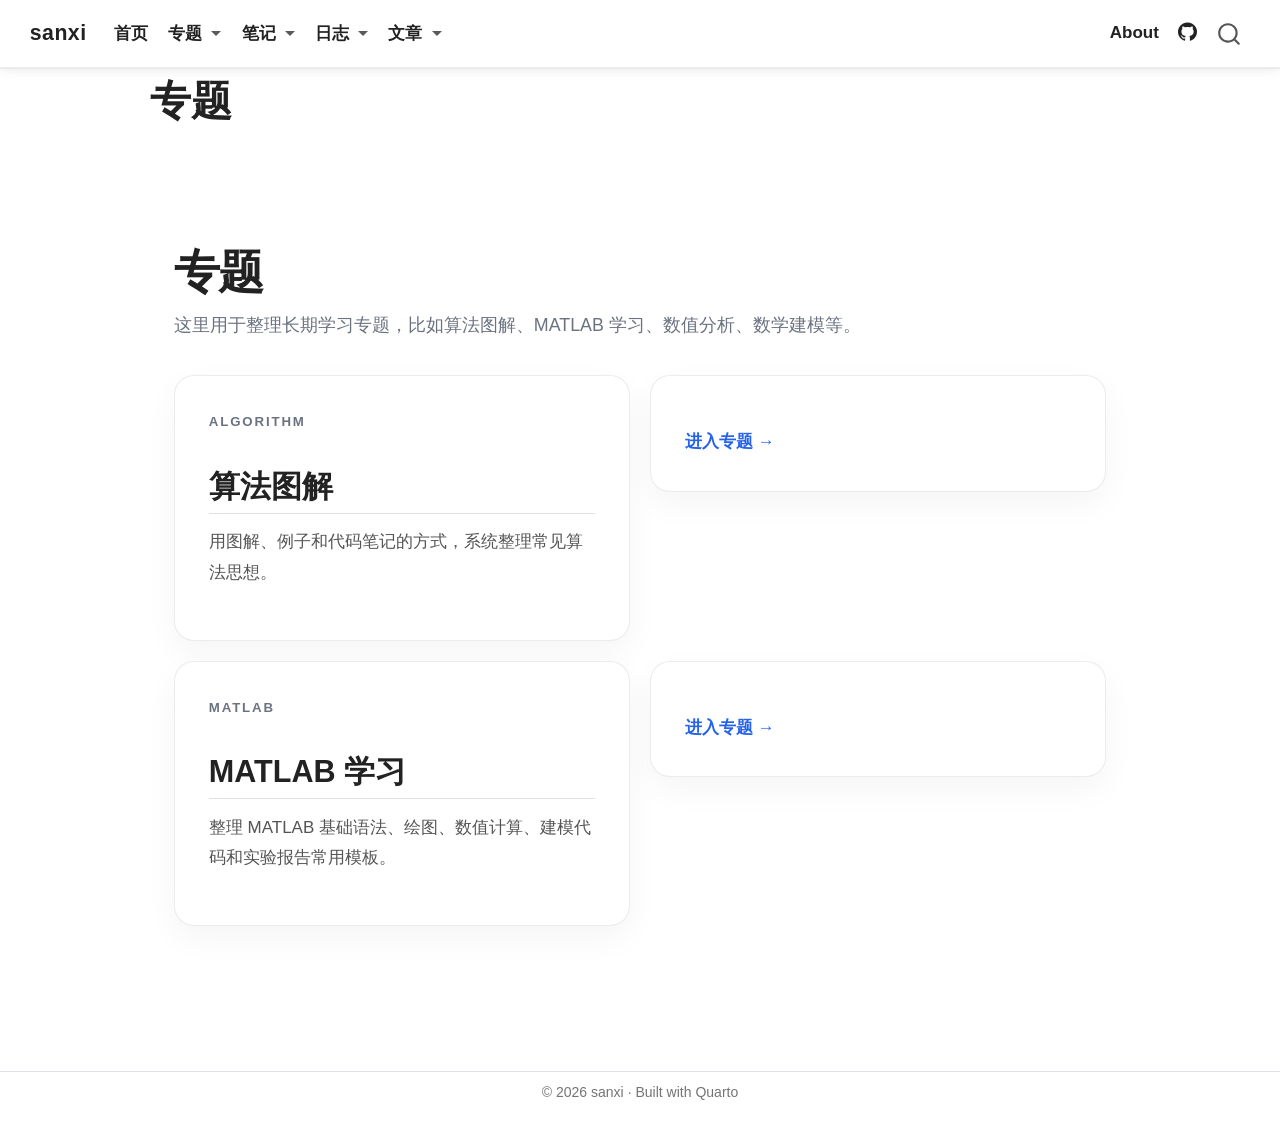
==== topics/index.html @ f154e727 "Built site for gh-pages" ====
<!DOCTYPE html>
<html xmlns="http://www.w3.org/1999/xhtml" lang="en" xml:lang="en"><head>

<meta charset="utf-8">
<meta name="generator" content="quarto-1.9.38">

<meta name="viewport" content="width=device-width, initial-scale=1.0, user-scalable=yes">


<title>专题 – sanxi</title>
<style>
/* Default styles provided by pandoc.
** See https://pandoc.org/MANUAL.html#variables-for-html for config info.
*/
code{white-space: pre-wrap;}
span.smallcaps{font-variant: small-caps;}
div.columns{display: flex; gap: min(4vw, 1.5em);}
div.column{flex: auto; overflow-x: auto;}
div.hanging-indent{margin-left: 1.5em; text-indent: -1.5em;}
ul.task-list{list-style: none;}
ul.task-list li input[type="checkbox"] {
  width: 0.8em;
  margin: 0 0.8em 0.2em -1em; /* quarto-specific, see https://github.com/quarto-dev/quarto-cli/issues/4556 */ 
  vertical-align: middle;
}
</style>


<script src="../site_libs/quarto-nav/quarto-nav.js"></script>
<script src="../site_libs/quarto-nav/headroom.min.js"></script>
<script src="../site_libs/clipboard/clipboard.min.js"></script>
<script src="../site_libs/quarto-search/autocomplete.umd.js"></script>
<script src="../site_libs/quarto-search/fuse.min.js"></script>
<script src="../site_libs/quarto-search/quarto-search.js"></script>
<meta name="quarto:offset" content="../">
<script src="../site_libs/quarto-html/quarto.js" type="module"></script>
<script src="../site_libs/quarto-html/tabsets/tabsets.js" type="module"></script>
<script src="../site_libs/quarto-html/popper.min.js"></script>
<script src="../site_libs/quarto-html/tippy.umd.min.js"></script>
<script src="../site_libs/quarto-html/anchor.min.js"></script>
<link href="../site_libs/quarto-html/tippy.css" rel="stylesheet">
<link href="../site_libs/quarto-html/quarto-syntax-highlighting-15634bcf2e68342d4ad2dfa704d543f6.css" rel="stylesheet" id="quarto-text-highlighting-styles">
<script src="../site_libs/bootstrap/bootstrap.min.js"></script>
<link href="../site_libs/bootstrap/bootstrap-icons.css" rel="stylesheet">
<link href="../site_libs/bootstrap/bootstrap-2fbc441a486df88665f5593ec0ec4a4e.min.css" rel="stylesheet" append-hash="true" id="quarto-bootstrap" data-mode="light">
<script id="quarto-search-options" type="application/json">{
  "location": "navbar",
  "copy-button": false,
  "collapse-after": 3,
  "panel-placement": "end",
  "type": "overlay",
  "limit": 50,
  "keyboard-shortcut": [
    "f",
    "/",
    "s"
  ],
  "show-item-context": false,
  "language": {
    "search-no-results-text": "No results",
    "search-matching-documents-text": "matching documents",
    "search-copy-link-title": "Copy link to search",
    "search-hide-matches-text": "Hide additional matches",
    "search-more-match-text": "more match in this document",
    "search-more-matches-text": "more matches in this document",
    "search-clear-button-title": "Clear",
    "search-text-placeholder": "",
    "search-detached-cancel-button-title": "Cancel",
    "search-submit-button-title": "Submit",
    "search-label": "Search"
  }
}</script>
<style>html{ scroll-behavior: smooth; }</style>


<link rel="stylesheet" href="../styles.css">
</head>

<body class="nav-fixed quarto-light">

<div id="quarto-search-results"></div>
  <header id="quarto-header" class="headroom fixed-top">
    <nav class="navbar navbar-expand-lg " data-bs-theme="dark">
      <div class="navbar-container container-fluid">
      <div class="navbar-brand-container mx-auto">
    <a class="navbar-brand" href="../index.html">
    <span class="navbar-title">sanxi</span>
    </a>
  </div>
            <div id="quarto-search" class="" title="Search"></div>
          <button class="navbar-toggler" type="button" data-bs-toggle="collapse" data-bs-target="#navbarCollapse" aria-controls="navbarCollapse" role="menu" aria-expanded="false" aria-label="Toggle navigation" onclick="if (window.quartoToggleHeadroom) { window.quartoToggleHeadroom(); }">
  <span class="navbar-toggler-icon"></span>
</button>
          <div class="collapse navbar-collapse" id="navbarCollapse">
            <ul class="navbar-nav navbar-nav-scroll me-auto">
  <li class="nav-item">
    <a class="nav-link" href="../index.html"> 
<span class="menu-text">首页</span></a>
  </li>  
  <li class="nav-item dropdown ">
    <a class="nav-link dropdown-toggle" href="#" id="nav-menu-" role="link" data-bs-toggle="dropdown" aria-expanded="false">
 <span class="menu-text">专题</span>
    </a>
    <ul class="dropdown-menu" aria-labelledby="nav-menu-">    
        <li>
    <a class="dropdown-item" href="../topics/index.html">
 <span class="dropdown-text">专题首页</span></a>
  </li>  
        <li>
    <a class="dropdown-item" href="../topics/algorithm/index.html">
 <span class="dropdown-text">算法图解</span></a>
  </li>  
        <li>
    <a class="dropdown-item" href="../topics/matlab/index.html">
 <span class="dropdown-text">MATLAB 学习</span></a>
  </li>  
    </ul>
  </li>
  <li class="nav-item dropdown ">
    <a class="nav-link dropdown-toggle" href="#" id="nav-menu--1" role="link" data-bs-toggle="dropdown" aria-expanded="false">
 <span class="menu-text">笔记</span>
    </a>
    <ul class="dropdown-menu" aria-labelledby="nav-menu--1">    
        <li>
    <a class="dropdown-item" href="../notes.html">
 <span class="dropdown-text">学习笔记总览</span></a>
  </li>  
        <li>
    <a class="dropdown-item" href="../notes.html#统计学笔记">
 <span class="dropdown-text">统计学笔记</span></a>
  </li>  
        <li>
    <a class="dropdown-item" href="../notes.html#编程笔记">
 <span class="dropdown-text">编程笔记</span></a>
  </li>  
        <li>
    <a class="dropdown-item" href="../notes.html#数学建模">
 <span class="dropdown-text">数学建模</span></a>
  </li>  
        <li>
    <a class="dropdown-item" href="../notes.html#生活复盘">
 <span class="dropdown-text">生活复盘</span></a>
  </li>  
    </ul>
  </li>
  <li class="nav-item dropdown ">
    <a class="nav-link dropdown-toggle" href="#" id="nav-menu--2" role="link" data-bs-toggle="dropdown" aria-expanded="false">
 <span class="menu-text">日志</span>
    </a>
    <ul class="dropdown-menu" aria-labelledby="nav-menu--2">    
        <li>
    <a class="dropdown-item" href="../journal.html">
 <span class="dropdown-text">Mood Journal</span></a>
  </li>  
        <li>
    <a class="dropdown-item" href="../journal.html#心情热力图">
 <span class="dropdown-text">心情热力图</span></a>
  </li>  
        <li>
    <a class="dropdown-item" href="../journal.html#最近状态">
 <span class="dropdown-text">最近状态</span></a>
  </li>  
        <li>
    <a class="dropdown-item" href="../journal.html#最近记录">
 <span class="dropdown-text">最近记录</span></a>
  </li>  
        <li>
    <a class="dropdown-item" href="../journal.html#互动小部件">
 <span class="dropdown-text">互动小部件</span></a>
  </li>  
    </ul>
  </li>
  <li class="nav-item dropdown ">
    <a class="nav-link dropdown-toggle" href="#" id="nav-menu--3" role="link" data-bs-toggle="dropdown" aria-expanded="false">
 <span class="menu-text">文章</span>
    </a>
    <ul class="dropdown-menu" aria-labelledby="nav-menu--3">    
        <li>
    <a class="dropdown-item" href="../index.html#文章列表">
 <span class="dropdown-text">全部文章</span></a>
  </li>  
        <li>
    <a class="dropdown-item" href="../posts/welcome/index.html">
 <span class="dropdown-text">欢迎文章</span></a>
  </li>  
    </ul>
  </li>
</ul>
            <ul class="navbar-nav navbar-nav-scroll ms-auto">
  <li class="nav-item">
    <a class="nav-link" href="../about.html"> 
<span class="menu-text">About</span></a>
  </li>  
  <li class="nav-item compact">
    <a class="nav-link" href="https://github.com/sunjiaxi378-stack/sanxi"> <i class="bi bi-github" role="img" aria-label="GitHub">
</i> 
<span class="menu-text"></span></a>
  </li>  
</ul>
          </div> <!-- /navcollapse -->
            <div class="quarto-navbar-tools">
</div>
      </div> <!-- /container-fluid -->
    </nav>
</header>
<!-- content -->
<div id="quarto-content" class="quarto-container page-columns page-rows-contents page-layout-full page-navbar">
<!-- sidebar -->
<!-- margin-sidebar -->
    
<!-- main -->
<main class="content column-page" id="quarto-document-content">

<header id="title-block-header" class="quarto-title-block default">
<div class="quarto-title">
<h1 class="title">专题</h1>
</div>



<div class="quarto-title-meta column-page">

    
  
    
  </div>
  


</header>


<div class="topic-home">
<h1>
专题
</h1>
<p class="topic-subtitle">
这里用于整理长期学习专题，比如算法图解、MATLAB 学习、数值分析、数学建模等。
</p>
<div class="topic-card-grid">
<a class="topic-card" href="algorithm/">
<div class="topic-card-tag">
ALGORITHM
</div>
<h2 class="anchored">
算法图解
</h2>
<p>
用图解、例子和代码笔记的方式，系统整理常见算法思想。
</p>
</a><p><a class="topic-card" href="algorithm/"><span>进入专题 →</span> </a></p>
<a class="topic-card" href="matlab/">
<div class="topic-card-tag">
MATLAB
</div>
<h2 class="anchored">
MATLAB 学习
</h2>
<p>
整理 MATLAB 基础语法、绘图、数值计算、建模代码和实验报告常用模板。
</p>
</a><p><a class="topic-card" href="matlab/"><span>进入专题 →</span> </a></p>
</div>
</div>



</main> <!-- /main -->
<script id="quarto-html-after-body" type="application/javascript">
  window.document.addEventListener("DOMContentLoaded", function (event) {
    const icon = "";
    const anchorJS = new window.AnchorJS();
    anchorJS.options = {
      placement: 'right',
      icon: icon
    };
    anchorJS.add('.anchored');
    const isCodeAnnotation = (el) => {
      for (const clz of el.classList) {
        if (clz.startsWith('code-annotation-')) {                     
          return true;
        }
      }
      return false;
    }
    const onCopySuccess = function(e) {
      // button target
      const button = e.trigger;
      // don't keep focus
      button.blur();
      // flash "checked"
      button.classList.add('code-copy-button-checked');
      var currentTitle = button.getAttribute("title");
      button.setAttribute("title", "Copied!");
      let tooltip;
      if (window.bootstrap) {
        button.setAttribute("data-bs-toggle", "tooltip");
        button.setAttribute("data-bs-placement", "left");
        button.setAttribute("data-bs-title", "Copied!");
        tooltip = new bootstrap.Tooltip(button, 
          { trigger: "manual", 
            customClass: "code-copy-button-tooltip",
            offset: [0, -8]});
        tooltip.show();    
      }
      setTimeout(function() {
        if (tooltip) {
          tooltip.hide();
          button.removeAttribute("data-bs-title");
          button.removeAttribute("data-bs-toggle");
          button.removeAttribute("data-bs-placement");
        }
        button.setAttribute("title", currentTitle);
        button.classList.remove('code-copy-button-checked');
      }, 1000);
      // clear code selection
      e.clearSelection();
    }
    const getTextToCopy = function(trigger) {
      const outerScaffold = trigger.parentElement.cloneNode(true);
      const codeEl = outerScaffold.querySelector('code');
      for (const childEl of codeEl.children) {
        if (isCodeAnnotation(childEl)) {
          childEl.remove();
        }
      }
      return codeEl.innerText;
    }
    const clipboard = new window.ClipboardJS('.code-copy-button:not([data-in-quarto-modal])', {
      text: getTextToCopy
    });
    clipboard.on('success', onCopySuccess);
    if (window.document.getElementById('quarto-embedded-source-code-modal')) {
      const clipboardModal = new window.ClipboardJS('.code-copy-button[data-in-quarto-modal]', {
        text: getTextToCopy,
        container: window.document.getElementById('quarto-embedded-source-code-modal')
      });
      clipboardModal.on('success', onCopySuccess);
    }
      var localhostRegex = new RegExp(/^(?:http|https):\/\/localhost\:?[0-9]*\//);
      var mailtoRegex = new RegExp(/^mailto:/);
        var filterRegex = new RegExp("https:\/\/sunjiaxi378-stack\.github\.io\/sanxi\/");
      var isInternal = (href) => {
          return filterRegex.test(href) || localhostRegex.test(href) || mailtoRegex.test(href);
      }
      // Inspect non-navigation links and adorn them if external
     var links = window.document.querySelectorAll('a[href]:not(.nav-link):not(.navbar-brand):not(.toc-action):not(.sidebar-link):not(.sidebar-item-toggle):not(.pagination-link):not(.no-external):not([aria-hidden]):not(.dropdown-item):not(.quarto-navigation-tool):not(.about-link)');
      for (var i=0; i<links.length; i++) {
        const link = links[i];
        if (!isInternal(link.href)) {
          // undo the damage that might have been done by quarto-nav.js in the case of
          // links that we want to consider external
          if (link.dataset.originalHref !== undefined) {
            link.href = link.dataset.originalHref;
          }
        }
      }
    function tippyHover(el, contentFn, onTriggerFn, onUntriggerFn) {
      const config = {
        allowHTML: true,
        maxWidth: 500,
        delay: 100,
        arrow: false,
        appendTo: function(el) {
            return el.parentElement;
        },
        interactive: true,
        interactiveBorder: 10,
        theme: 'quarto',
        placement: 'bottom-start',
      };
      if (contentFn) {
        config.content = contentFn;
      }
      if (onTriggerFn) {
        config.onTrigger = onTriggerFn;
      }
      if (onUntriggerFn) {
        config.onUntrigger = onUntriggerFn;
      }
      window.tippy(el, config); 
    }
    const noterefs = window.document.querySelectorAll('a[role="doc-noteref"]');
    for (var i=0; i<noterefs.length; i++) {
      const ref = noterefs[i];
      tippyHover(ref, function() {
        // use id or data attribute instead here
        let href = ref.getAttribute('data-footnote-href') || ref.getAttribute('href');
        try { href = new URL(href).hash; } catch {}
        const id = href.replace(/^#\/?/, "");
        const note = window.document.getElementById(id);
        if (note) {
          return note.innerHTML;
        } else {
          return "";
        }
      });
    }
    const xrefs = window.document.querySelectorAll('a.quarto-xref');
    const processXRef = (id, note) => {
      // Strip column container classes
      const stripColumnClz = (el) => {
        el.classList.remove("page-full", "page-columns");
        if (el.children) {
          for (const child of el.children) {
            stripColumnClz(child);
          }
        }
      }
      stripColumnClz(note)
      if (id === null || id.startsWith('sec-')) {
        // Special case sections, only their first couple elements
        const container = document.createElement("div");
        if (note.children && note.children.length > 2) {
          container.appendChild(note.children[0].cloneNode(true));
          for (let i = 1; i < note.children.length; i++) {
            const child = note.children[i];
            if (child.tagName === "P" && child.innerText === "") {
              continue;
            } else {
              container.appendChild(child.cloneNode(true));
              break;
            }
          }
          if (window.Quarto?.typesetMath) {
            window.Quarto.typesetMath(container);
          }
          return container.innerHTML
        } else {
          if (window.Quarto?.typesetMath) {
            window.Quarto.typesetMath(note);
          }
          return note.innerHTML;
        }
      } else {
        // Remove any anchor links if they are present
        const anchorLink = note.querySelector('a.anchorjs-link');
        if (anchorLink) {
          anchorLink.remove();
        }
        if (window.Quarto?.typesetMath) {
          window.Quarto.typesetMath(note);
        }
        if (note.classList.contains("callout")) {
          return note.outerHTML;
        } else {
          return note.innerHTML;
        }
      }
    }
    for (var i=0; i<xrefs.length; i++) {
      const xref = xrefs[i];
      tippyHover(xref, undefined, function(instance) {
        instance.disable();
        let url = xref.getAttribute('href');
        let hash = undefined; 
        if (url.startsWith('#')) {
          hash = url;
        } else {
          try { hash = new URL(url).hash; } catch {}
        }
        if (hash) {
          const id = hash.replace(/^#\/?/, "");
          const note = window.document.getElementById(id);
          if (note !== null) {
            try {
              const html = processXRef(id, note.cloneNode(true));
              instance.setContent(html);
            } finally {
              instance.enable();
              instance.show();
            }
          } else {
            // See if we can fetch this
            fetch(url.split('#')[0])
            .then(res => res.text())
            .then(html => {
              const parser = new DOMParser();
              const htmlDoc = parser.parseFromString(html, "text/html");
              const note = htmlDoc.getElementById(id);
              if (note !== null) {
                const html = processXRef(id, note);
                instance.setContent(html);
              } 
            }).finally(() => {
              instance.enable();
              instance.show();
            });
          }
        } else {
          // See if we can fetch a full url (with no hash to target)
          // This is a special case and we should probably do some content thinning / targeting
          fetch(url)
          .then(res => res.text())
          .then(html => {
            const parser = new DOMParser();
            const htmlDoc = parser.parseFromString(html, "text/html");
            const note = htmlDoc.querySelector('main.content');
            if (note !== null) {
              // This should only happen for chapter cross references
              // (since there is no id in the URL)
              // remove the first header
              if (note.children.length > 0 && note.children[0].tagName === "HEADER") {
                note.children[0].remove();
              }
              const html = processXRef(null, note);
              instance.setContent(html);
            } 
          }).finally(() => {
            instance.enable();
            instance.show();
          });
        }
      }, function(instance) {
      });
    }
        let selectedAnnoteEl;
        const selectorForAnnotation = ( cell, annotation) => {
          let cellAttr = 'data-code-cell="' + cell + '"';
          let lineAttr = 'data-code-annotation="' +  annotation + '"';
          const selector = 'span[' + cellAttr + '][' + lineAttr + ']';
          return selector;
        }
        const selectCodeLines = (annoteEl) => {
          const doc = window.document;
          const targetCell = annoteEl.getAttribute("data-target-cell");
          const targetAnnotation = annoteEl.getAttribute("data-target-annotation");
          const annoteSpan = window.document.querySelector(selectorForAnnotation(targetCell, targetAnnotation));
          const lines = annoteSpan.getAttribute("data-code-lines").split(",");
          const lineIds = lines.map((line) => {
            return targetCell + "-" + line;
          })
          let top = null;
          let height = null;
          let parent = null;
          if (lineIds.length > 0) {
              //compute the position of the single el (top and bottom and make a div)
              const el = window.document.getElementById(lineIds[0]);
              top = el.offsetTop;
              height = el.offsetHeight;
              parent = el.parentElement.parentElement;
            if (lineIds.length > 1) {
              const lastEl = window.document.getElementById(lineIds[lineIds.length - 1]);
              const bottom = lastEl.offsetTop + lastEl.offsetHeight;
              height = bottom - top;
            }
            if (top !== null && height !== null && parent !== null) {
              // cook up a div (if necessary) and position it 
              let div = window.document.getElementById("code-annotation-line-highlight");
              if (div === null) {
                div = window.document.createElement("div");
                div.setAttribute("id", "code-annotation-line-highlight");
                div.style.position = 'absolute';
                parent.appendChild(div);
              }
              div.style.top = top - 2 + "px";
              div.style.height = height + 4 + "px";
              div.style.left = 0;
              let gutterDiv = window.document.getElementById("code-annotation-line-highlight-gutter");
              if (gutterDiv === null) {
                gutterDiv = window.document.createElement("div");
                gutterDiv.setAttribute("id", "code-annotation-line-highlight-gutter");
                gutterDiv.style.position = 'absolute';
                const codeCell = window.document.getElementById(targetCell);
                const gutter = codeCell.querySelector('.code-annotation-gutter');
                gutter.appendChild(gutterDiv);
              }
              gutterDiv.style.top = top - 2 + "px";
              gutterDiv.style.height = height + 4 + "px";
            }
            selectedAnnoteEl = annoteEl;
          }
        };
        const unselectCodeLines = () => {
          const elementsIds = ["code-annotation-line-highlight", "code-annotation-line-highlight-gutter"];
          elementsIds.forEach((elId) => {
            const div = window.document.getElementById(elId);
            if (div) {
              div.remove();
            }
          });
          selectedAnnoteEl = undefined;
        };
          // Handle positioning of the toggle
      window.addEventListener(
        "resize",
        throttle(() => {
          elRect = undefined;
          if (selectedAnnoteEl) {
            selectCodeLines(selectedAnnoteEl);
          }
        }, 10)
      );
      function throttle(fn, ms) {
      let throttle = false;
      let timer;
        return (...args) => {
          if(!throttle) { // first call gets through
              fn.apply(this, args);
              throttle = true;
          } else { // all the others get throttled
              if(timer) clearTimeout(timer); // cancel #2
              timer = setTimeout(() => {
                fn.apply(this, args);
                timer = throttle = false;
              }, ms);
          }
        };
      }
        // Attach click handler to the DT
        const annoteDls = window.document.querySelectorAll('dt[data-target-cell]');
        for (const annoteDlNode of annoteDls) {
          annoteDlNode.addEventListener('click', (event) => {
            const clickedEl = event.target;
            if (clickedEl !== selectedAnnoteEl) {
              unselectCodeLines();
              const activeEl = window.document.querySelector('dt[data-target-cell].code-annotation-active');
              if (activeEl) {
                activeEl.classList.remove('code-annotation-active');
              }
              selectCodeLines(clickedEl);
              clickedEl.classList.add('code-annotation-active');
            } else {
              // Unselect the line
              unselectCodeLines();
              clickedEl.classList.remove('code-annotation-active');
            }
          });
        }
    const findCites = (el) => {
      const parentEl = el.parentElement;
      if (parentEl) {
        const cites = parentEl.dataset.cites;
        if (cites) {
          return {
            el,
            cites: cites.split(' ')
          };
        } else {
          return findCites(el.parentElement)
        }
      } else {
        return undefined;
      }
    };
    var bibliorefs = window.document.querySelectorAll('a[role="doc-biblioref"]');
    for (var i=0; i<bibliorefs.length; i++) {
      const ref = bibliorefs[i];
      const citeInfo = findCites(ref);
      if (citeInfo) {
        tippyHover(citeInfo.el, function() {
          var popup = window.document.createElement('div');
          citeInfo.cites.forEach(function(cite) {
            var citeDiv = window.document.createElement('div');
            citeDiv.classList.add('hanging-indent');
            citeDiv.classList.add('csl-entry');
            var biblioDiv = window.document.getElementById('ref-' + cite);
            if (biblioDiv) {
              citeDiv.innerHTML = biblioDiv.innerHTML;
            }
            popup.appendChild(citeDiv);
          });
          return popup.innerHTML;
        });
      }
    }
  });
  </script>
</div> <!-- /content -->
<footer class="footer">
  <div class="nav-footer">
    <div class="nav-footer-left">
      &nbsp;
    </div>   
    <div class="nav-footer-center">
<p>© 2026 sanxi · Built with Quarto</p>
</div>
    <div class="nav-footer-right">
      &nbsp;
    </div>
  </div>
</footer>




<script src="../site_libs/quarto-html/zenscroll-min.js"></script>
</body></html>
---- site_libs/quarto-html/tippy.css ----
.tippy-box[data-animation=fade][data-state=hidden]{opacity:0}[data-tippy-root]{max-width:calc(100vw - 10px)}.tippy-box{position:relative;background-color:#333;color:#fff;border-radius:4px;font-size:14px;line-height:1.4;white-space:normal;outline:0;transition-property:transform,visibility,opacity}.tippy-box[data-placement^=top]>.tippy-arrow{bottom:0}.tippy-box[data-placement^=top]>.tippy-arrow:before{bottom:-7px;left:0;border-width:8px 8px 0;border-top-color:initial;transform-origin:center top}.tippy-box[data-placement^=bottom]>.tippy-arrow{top:0}.tippy-box[data-placement^=bottom]>.tippy-arrow:before{top:-7px;left:0;border-width:0 8px 8px;border-bottom-color:initial;transform-origin:center bottom}.tippy-box[data-placement^=left]>.tippy-arrow{right:0}.tippy-box[data-placement^=left]>.tippy-arrow:before{border-width:8px 0 8px 8px;border-left-color:initial;right:-7px;transform-origin:center left}.tippy-box[data-placement^=right]>.tippy-arrow{left:0}.tippy-box[data-placement^=right]>.tippy-arrow:before{left:-7px;border-width:8px 8px 8px 0;border-right-color:initial;transform-origin:center right}.tippy-box[data-inertia][data-state=visible]{transition-timing-function:cubic-bezier(.54,1.5,.38,1.11)}.tippy-arrow{width:16px;height:16px;color:#333}.tippy-arrow:before{content:"";position:absolute;border-color:transparent;border-style:solid}.tippy-content{position:relative;padding:5px 9px;z-index:1}
---- site_libs/quarto-html/quarto-syntax-highlighting-15634bcf2e68342d4ad2dfa704d543f6.css ----
/* quarto syntax highlight colors */
:root {
  --quarto-hl-ot-color: #003B4F;
  --quarto-hl-at-color: #657422;
  --quarto-hl-ss-color: #20794D;
  --quarto-hl-an-color: #5E5E5E;
  --quarto-hl-fu-color: #4758AB;
  --quarto-hl-st-color: #20794D;
  --quarto-hl-cf-color: #003B4F;
  --quarto-hl-op-color: #5E5E5E;
  --quarto-hl-er-color: #AD0000;
  --quarto-hl-bn-color: #AD0000;
  --quarto-hl-al-color: #AD0000;
  --quarto-hl-va-color: #111111;
  --quarto-hl-bu-color: inherit;
  --quarto-hl-ex-color: inherit;
  --quarto-hl-pp-color: #AD0000;
  --quarto-hl-in-color: #5E5E5E;
  --quarto-hl-vs-color: #20794D;
  --quarto-hl-wa-color: #5E5E5E;
  --quarto-hl-do-color: #5E5E5E;
  --quarto-hl-im-color: #00769E;
  --quarto-hl-ch-color: #20794D;
  --quarto-hl-dt-color: #AD0000;
  --quarto-hl-fl-color: #AD0000;
  --quarto-hl-co-color: #5E5E5E;
  --quarto-hl-cv-color: #5E5E5E;
  --quarto-hl-cn-color: #8f5902;
  --quarto-hl-sc-color: #5E5E5E;
  --quarto-hl-dv-color: #AD0000;
  --quarto-hl-kw-color: #003B4F;
}

/* other quarto variables */
:root {
  --quarto-font-monospace: SFMono-Regular, Menlo, Monaco, Consolas, "Liberation Mono", "Courier New", monospace;
}

/* syntax highlight based on Pandoc's rules */
pre > code.sourceCode > span {
  color: #003B4F;
}

code.sourceCode > span {
  color: #003B4F;
}

div.sourceCode,
div.sourceCode pre.sourceCode {
  color: #003B4F;
}

/* Normal */
code span {
  color: #003B4F;
}

/* Alert */
code span.al {
  color: #AD0000;
  font-style: inherit;
}

/* Annotation */
code span.an {
  color: #5E5E5E;
  font-style: inherit;
}

/* Attribute */
code span.at {
  color: #657422;
  font-style: inherit;
}

/* BaseN */
code span.bn {
  color: #AD0000;
  font-style: inherit;
}

/* BuiltIn */
code span.bu {
  font-style: inherit;
}

/* ControlFlow */
code span.cf {
  color: #003B4F;
  font-weight: bold;
  font-style: inherit;
}

/* Char */
code span.ch {
  color: #20794D;
  font-style: inherit;
}

/* Constant */
code span.cn {
  color: #8f5902;
  font-style: inherit;
}

/* Comment */
code span.co {
  color: #5E5E5E;
  font-style: inherit;
}

/* CommentVar */
code span.cv {
  color: #5E5E5E;
  font-style: italic;
}

/* Documentation */
code span.do {
  color: #5E5E5E;
  font-style: italic;
}

/* DataType */
code span.dt {
  color: #AD0000;
  font-style: inherit;
}

/* DecVal */
code span.dv {
  color: #AD0000;
  font-style: inherit;
}

/* Error */
code span.er {
  color: #AD0000;
  font-style: inherit;
}

/* Extension */
code span.ex {
  font-style: inherit;
}

/* Float */
code span.fl {
  color: #AD0000;
  font-style: inherit;
}

/* Function */
code span.fu {
  color: #4758AB;
  font-style: inherit;
}

/* Import */
code span.im {
  color: #00769E;
  font-style: inherit;
}

/* Information */
code span.in {
  color: #5E5E5E;
  font-style: inherit;
}

/* Keyword */
code span.kw {
  color: #003B4F;
  font-weight: bold;
  font-style: inherit;
}

/* Operator */
code span.op {
  color: #5E5E5E;
  font-style: inherit;
}

/* Other */
code span.ot {
  color: #003B4F;
  font-style: inherit;
}

/* Preprocessor */
code span.pp {
  color: #AD0000;
  font-style: inherit;
}

/* SpecialChar */
code span.sc {
  color: #5E5E5E;
  font-style: inherit;
}

/* SpecialString */
code span.ss {
  color: #20794D;
  font-style: inherit;
}

/* String */
code span.st {
  color: #20794D;
  font-style: inherit;
}

/* Variable */
code span.va {
  color: #111111;
  font-style: inherit;
}

/* VerbatimString */
code span.vs {
  color: #20794D;
  font-style: inherit;
}

/* Warning */
code span.wa {
  color: #5E5E5E;
  font-style: italic;
}

.prevent-inlining {
  content: "</";
}

/*# sourceMappingURL=f23921c56f73e400b49028c9186a1aa0.css.map */
---- styles.css ----
/* =========================
   sanxi blog global style
   ========================= */

html,
body {
  overflow-x: hidden;
}

body {
  font-family: "Microsoft YaHei", "Noto Sans SC", Arial, sans-serif;
  background: #ffffff;
  color: #222222;
  line-height: 1.75;
}

/* 顶部导航栏 */
.navbar {
  background-color: #ffffff;
  border-bottom: 1px solid #eeeeee;
  box-shadow: 0 2px 10px rgba(0, 0, 0, 0.04);
}

.navbar-title {
  font-weight: 800;
  letter-spacing: 0.5px;
}

.navbar a {
  color: #222222;
}

.navbar a:hover {
  color: #2563eb;
}

.navbar-nav .nav-link {
  font-weight: 600;
}

/* 下拉菜单 */
.dropdown-menu {
  border-radius: 12px;
  border: 1px solid #e5e7eb;
  box-shadow: 0 12px 28px rgba(0, 0, 0, 0.08);
  padding: 8px;
}

.dropdown-item {
  border-radius: 8px;
  padding: 8px 12px;
}

.dropdown-item:hover {
  background-color: #eef4ff;
  color: #2563eb;
}

/* 标题区域 */
.quarto-title-banner {
  background: linear-gradient(135deg, #f8fafc, #eef4ff);
  color: #111827;
  border-bottom: 1px solid #e5e7eb;
}

.quarto-title h1.title {
  font-size: 2.4rem;
  font-weight: 800;
}

.quarto-title .subtitle {
  color: #4b5563;
  font-size: 1.1rem;
}

/* 页面宽度 */
.page-layout-full .content {
  max-width: 1080px;
  margin: 0 auto;
}

/* 链接 */
a {
  color: #2563eb;
  text-decoration: none;
}

a:hover {
  text-decoration: underline;
}

/* 代码块 */
pre {
  border-radius: 12px;
  border: 1px solid #e5e7eb;
}

code {
  font-family: "Consolas", "JetBrains Mono", monospace;
}

/* 表格 */
table {
  border-radius: 10px;
  overflow: hidden;
}

thead {
  background-color: #f3f4f6;
}

/* =========================
   Home page soft layout
   ========================= */

.home-container {
  width: 100%;
  max-width: 920px;
  margin: 0 auto;
  padding: 3.2rem 1.4rem 5rem 1.4rem;
  box-sizing: border-box;
}

.home-container > h1 {
  font-size: 2.6rem;
  font-weight: 950;
  letter-spacing: -0.04em;
  color: #222222;
  margin-bottom: 0.5rem;
}

.home-container > p {
  color: #6b7280;
  font-size: 1.05rem;
  margin-bottom: 2.2rem;
}

.soft-card {
  background: rgba(255, 255, 255, 0.82);
  border: 1px solid rgba(17, 24, 39, 0.08);
  border-radius: 18px;
  box-shadow: 0 12px 32px rgba(15, 23, 42, 0.045);
  box-sizing: border-box;
}

.home-top-grid {
  display: grid;
  grid-template-columns: 1fr;
  gap: 18px;
  width: 100%;
  margin: 2rem 0 2rem 0;
}

.home-main-card {
  padding: 2.4rem;
  min-width: 0;
}

.eyebrow {
  font-size: 0.78rem;
  font-weight: 850;
  letter-spacing: 0.14em;
  color: #4b5563;
  margin-bottom: 1.4rem;
}

.home-main-card h2 {
  font-size: clamp(2rem, 4.3vw, 3.3rem);
  line-height: 1.08;
  font-weight: 950;
  letter-spacing: -0.06em;
  margin: 0 0 1.4rem 0;
  color: #202020;
}

.home-main-card p {
  color: #555555;
  font-size: 1rem;
  line-height: 1.9;
}

.home-buttons {
  display: flex;
  flex-wrap: wrap;
  gap: 10px;
  margin-top: 1.5rem;
}

.btn-black,
.btn-white {
  display: inline-block;
  padding: 9px 16px;
  border-radius: 999px;
  font-weight: 700;
  text-decoration: none;
  transition: all 0.18s ease;
}

.btn-black {
  background: #111111;
  color: #ffffff !important;
}

.btn-black:hover {
  background: #000000;
  transform: translateY(-2px);
  text-decoration: none;
}

.btn-white {
  background: #ffffff;
  color: #222222 !important;
  border: 1px solid rgba(17, 24, 39, 0.12);
}

.btn-white:hover {
  background: #f7f7f7;
  transform: translateY(-2px);
  text-decoration: none;
}

/* 当前状态 */
.home-status-card {
  padding: 1.8rem 1.4rem;
  min-width: 0;
}

.home-status-card h3 {
  margin-top: 0;
  margin-bottom: 1.4rem;
  font-size: 1.05rem;
  font-weight: 850;
  color: #333333;
}

.status-row {
  display: flex;
  flex-direction: column;
  gap: 0.35rem;
  padding: 0.95rem 0;
  border-bottom: 1px solid rgba(17, 24, 39, 0.08);
}

.status-row:last-child {
  border-bottom: none;
}

.status-label {
  color: #777777;
  font-size: 0.9rem;
  white-space: normal;
  overflow-wrap: anywhere;
}

.status-value {
  color: #222222;
  font-size: 0.95rem;
  font-weight: 800;
  line-height: 1.65;
  white-space: normal;
  overflow-wrap: anywhere;
}

/* 首页小组件 */
.home-widget-grid {
  display: grid;
  grid-template-columns: repeat(auto-fit, minmax(240px, 1fr));
  gap: 18px;
  margin: 1rem 0 2rem 0;
}

.mini-home-card {
  padding: 1.5rem;
  min-height: 180px;
  min-width: 0;
}

.card-label {
  font-size: 0.78rem;
  font-weight: 850;
  letter-spacing: 0.12em;
  color: #555555;
  text-transform: uppercase;
  margin-bottom: 1.1rem;
}

.daily-line {
  font-size: 1.12rem;
  font-weight: 800;
  color: #222222;
  line-height: 1.65;
}

.small-btn {
  margin-top: 1rem;
  padding: 7px 13px;
  border-radius: 999px;
  border: 1px solid rgba(17, 24, 39, 0.12);
  background: #ffffff;
  color: #222222;
  cursor: pointer;
  font-weight: 650;
}

.small-btn:hover {
  background: #f3f4f6;
}

.progress-item {
  margin-bottom: 1rem;
}

.progress-track {
  height: 7px;
  border-radius: 999px;
  background: #eeeeee;
  overflow: hidden;
}

.progress-bar {
  height: 100%;
  border-radius: 999px;
  background: #111111;
}

/* 内容导航 */
.home-section-grid {
  display: grid;
  grid-template-columns: repeat(auto-fit, minmax(260px, 1fr));
  gap: 18px;
  margin: 1rem 0 2rem 0;
}

.section-card {
  padding: 1.6rem;
  min-width: 0;
}

.section-card h3 {
  margin-top: 0;
  color: #222222;
  font-size: 1.25rem;
  font-weight: 850;
}

.section-card p {
  margin-bottom: 0.8rem;
  color: #666666;
}

/* 标签云 */
.tag-cloud {
  padding: 1.4rem;
  margin: 1rem 0 2rem 0;
}

.tag-cloud a {
  display: inline-block;
  margin: 0.35rem;
  padding: 0.35rem 0.75rem;
  border-radius: 999px;
  background: #f6f6f6;
  color: #333333;
  font-weight: 650;
  font-size: 0.92rem;
  text-decoration: none;
  border: 1px solid rgba(17, 24, 39, 0.07);
}

.tag-cloud a:hover {
  background: #111111;
  color: #ffffff;
  text-decoration: none;
}

/* 首页文章列表卡片 */
.quarto-listing .quarto-post {
  border: 1px solid rgba(17, 24, 39, 0.08) !important;
  border-radius: 18px !important;
  padding: 1.5rem !important;
  background: rgba(255, 255, 255, 0.82) !important;
  box-shadow: 0 12px 32px rgba(15, 23, 42, 0.045) !important;
  transition: all 0.18s ease;
}

.quarto-listing .quarto-post:hover {
  transform: translateY(-3px);
  box-shadow: 0 16px 36px rgba(15, 23, 42, 0.07) !important;
}

.quarto-listing .quarto-post .listing-title {
  font-size: 1.35rem;
  font-weight: 800;
}

.quarto-listing .quarto-post .listing-title a {
  color: #111827;
  text-decoration: none;
}

.quarto-listing .quarto-post .listing-title a:hover {
  color: #2563eb;
}

/* 分类标签 */
.quarto-category {
  border-radius: 999px;
  padding: 3px 10px;
  background-color: #eef4ff;
  color: #2563eb;
  border: none;
  font-size: 0.85rem;
}

/* 保留右侧目录和分类栏 */
.quarto-listing-category {
  display: block !important;
}

#TOC {
  display: block !important;
}

/* =========================
   Notes page
   ========================= */

.nav-grid,
.widget-grid,
.note-grid {
  display: grid;
  grid-template-columns: repeat(2, minmax(220px, 1fr));
  gap: 18px;
  margin: 1rem 0 2rem 0;
}

.nav-card,
.note-card,
.mini-widget {
  display: block;
  padding: 20px;
  border-radius: 18px;
  background: #ffffff;
  border: 1px solid #e5e7eb;
  box-shadow: 0 8px 24px rgba(0, 0, 0, 0.045);
  transition: all 0.2s ease;
}

.nav-card:hover,
.note-card:hover,
.mini-widget:hover {
  transform: translateY(-3px);
  box-shadow: 0 14px 34px rgba(0, 0, 0, 0.07);
  text-decoration: none;
}

.nav-card h3,
.note-card h3,
.mini-widget h3 {
  color: #111827;
  margin-top: 0;
  font-weight: 800;
}

.nav-card p,
.note-card p,
.mini-widget p {
  color: #4b5563;
}

/* =========================
   Journal page
   ========================= */

.journal-nav {
  display: flex;
  flex-wrap: wrap;
  gap: 10px;
  margin: 1rem 0 1.5rem 0;
}

.journal-nav a {
  padding: 8px 14px;
  border-radius: 999px;
  background: #eef4ff;
  color: #2563eb;
  font-weight: 700;
}

.journal-nav a:hover {
  background: #dbeafe;
  text-decoration: none;
}

.mood-panel {
  margin: 1.2rem 0 2rem 0;
  padding: 1.25rem;
  border: 1px solid #e5e7eb;
  border-radius: 18px;
  background: #ffffff;
  box-shadow: 0 8px 24px rgba(0, 0, 0, 0.045);
}

.mood-legend {
  display: flex;
  align-items: center;
  gap: 6px;
  margin-bottom: 14px;
  color: #6b7280;
  font-size: 0.9rem;
}

.legend-box {
  width: 14px;
  height: 14px;
  border-radius: 4px;
  display: inline-block;
}

.mood-heatmap {
  overflow-x: auto;
  padding-bottom: 6px;
}

.heatmap-grid {
  display: flex;
  gap: 4px;
  min-width: 760px;
}

.heatmap-week {
  display: grid;
  grid-template-rows: repeat(7, 13px);
  gap: 4px;
}

.heatmap-cell {
  width: 13px;
  height: 13px;
  border-radius: 3px;
  background-color: #ebedf0;
  border: 1px solid rgba(0, 0, 0, 0.03);
}

.level-0 {
  background-color: #ebedf0;
}

.level-1 {
  background-color: #dbeafe;
}

.level-2 {
  background-color: #bfdbfe;
}

.level-3 {
  background-color: #93c5fd;
}

.level-4 {
  background-color: #60a5fa;
}

.level-5 {
  background-color: #2563eb;
}

.mood-summary {
  margin: 1rem 0 2rem 0;
}

.summary-cards {
  display: grid;
  grid-template-columns: repeat(4, minmax(120px, 1fr));
  gap: 14px;
  margin-bottom: 16px;
}

.summary-card {
  padding: 18px;
  border-radius: 16px;
  background: #f8fafc;
  border: 1px solid #e5e7eb;
  text-align: center;
}

.summary-number {
  font-size: 1.8rem;
  font-weight: 900;
  color: #2563eb;
}

.summary-label {
  margin-top: 4px;
  color: #6b7280;
  font-size: 0.9rem;
}

.latest-card {
  margin-top: 12px;
  padding: 14px 16px;
  border-radius: 14px;
  background: #ffffff;
  border: 1px solid #e5e7eb;
}

.mood-recent {
  display: grid;
  gap: 14px;
  margin: 1rem 0 2rem 0;
}

.record-card {
  padding: 18px;
  border-radius: 16px;
  background: #ffffff;
  border: 1px solid #e5e7eb;
  box-shadow: 0 6px 18px rgba(0, 0, 0, 0.035);
}

.record-date {
  color: #6b7280;
  font-size: 0.9rem;
}

.record-title {
  margin-top: 4px;
  font-size: 1.15rem;
  font-weight: 800;
  color: #111827;
}

.record-score {
  margin-top: 6px;
  color: #374151;
}

.record-tags {
  margin-top: 8px;
}

.mood-tag {
  display: inline-block;
  margin-right: 6px;
  margin-bottom: 6px;
  padding: 2px 9px;
  border-radius: 999px;
  background-color: #eef4ff;
  color: #2563eb;
  font-size: 0.82rem;
}

.record-note {
  margin-top: 8px;
  color: #4b5563;
}

/* 密码解锁 */
.journal-lock {
  margin: 1rem 0;
  padding: 18px;
  border-radius: 16px;
  border: 1px solid #e5e7eb;
  background: #f8fafc;
}

.unlock-row {
  display: flex;
  gap: 10px;
  margin-top: 12px;
}

.unlock-row input,
.todo-input {
  flex: 1;
  padding: 10px 12px;
  border-radius: 10px;
  border: 1px solid #d1d5db;
}

.unlock-row button,
.mini-widget button {
  padding: 10px 18px;
  border: none;
  border-radius: 10px;
  background: #2563eb;
  color: #ffffff;
  cursor: pointer;
}

.unlock-row button:hover,
.mini-widget button:hover {
  background: #1d4ed8;
}

.unlock-message {
  margin-top: 10px;
  font-size: 0.95rem;
}

.unlock-message.success {
  color: #15803d;
}

.unlock-message.error {
  color: #dc2626;
}

.private-content {
  margin-top: 1.5rem;
}

.private-note {
  padding: 20px;
  margin-bottom: 16px;
  border-radius: 16px;
  background: #ffffff;
  border: 1px solid #e5e7eb;
}

.hidden {
  display: none;
}

/* Todo */
.todo-list {
  margin-top: 12px;
  padding-left: 0;
  list-style: none;
}

.todo-list li {
  display: flex;
  justify-content: space-between;
  align-items: center;
  gap: 10px;
  margin-bottom: 8px;
  padding: 8px 10px;
  border-radius: 10px;
  background: #f8fafc;
}

.todo-list button {
  padding: 4px 8px;
  font-size: 0.82rem;
  background: #e5e7eb;
  color: #374151;
}

/* =========================
   About page restored style
   ========================= */

.sx-about-page {
  max-width: 1080px;
  margin: 0 auto;
  background: #ffffff;
}

.sx-about-hero {
  min-height: 78vh;
  padding: 5rem 1.5rem 3rem 1.5rem;
  text-align: center;
  display: flex;
  flex-direction: column;
  align-items: center;
  justify-content: center;
}

.sx-about-avatar {
  width: 210px !important;
  height: 210px !important;
  max-width: 210px !important;
  max-height: 210px !important;
  border-radius: 50% !important;
  object-fit: cover !important;
  display: block !important;
  margin: 0 auto 2.2rem auto !important;
  box-shadow: 0 16px 42px rgba(0, 0, 0, 0.08);
}

.sx-about-page img {
  width: 210px !important;
  max-width: 210px !important;
}

.sx-about-hero h1 {
  font-size: 2.6rem;
  font-weight: 900;
  margin-bottom: 2.2rem;
  color: #222222;
}

.sx-about-quote {
  max-width: 720px;
  margin: 0 auto;
  color: #333333;
  font-size: 1.03rem;
  line-height: 2.05;
}

.sx-about-quote p {
  margin-bottom: 1.1rem;
}

.sx-quote-author {
  margin-top: 1.2rem;
  color: #444444;
}

.sx-about-links {
  margin-top: 2.2rem;
  padding-top: 1.2rem;
  border-top: 1px solid #e5e7eb;
  display: flex;
  justify-content: center;
  gap: 12px;
  flex-wrap: wrap;
  min-width: 360px;
}

.sx-about-links a {
  display: inline-block;
  padding: 7px 14px;
  border: 1px solid #d1d5db;
  border-radius: 8px;
  background: #ffffff;
  color: #374151;
  font-size: 0.92rem;
  text-decoration: none;
  transition: all 0.2s ease;
}

.sx-about-links a:hover {
  background: #f3f4f6;
  color: #111827;
  text-decoration: none;
  transform: translateY(-2px);
}

.sx-about-divider {
  margin: 2rem auto 3rem auto;
  max-width: 760px;
  border: none;
  border-top: 1px solid #e5e7eb;
}

.sx-about-info {
  max-width: 820px;
  margin: 0 auto 5rem auto;
  padding: 0 1.5rem;
}

.sx-about-info h2 {
  margin-top: 2.4rem;
  font-size: 1.65rem;
  font-weight: 850;
  border-bottom: 1px solid #e5e7eb;
  padding-bottom: 0.45rem;
}

.sx-about-info h3 {
  margin-top: 1.8rem;
  font-size: 1.25rem;
  font-weight: 800;
}

.sx-about-info table {
  width: 100%;
  margin: 1rem 0 1.6rem 0;
}

.sx-about-info ul {
  line-height: 1.9;
}

/* =========================
   Mobile
   ========================= */

@media (max-width: 1100px) {
  .home-container {
    max-width: 100%;
  }

  .home-top-grid {
    grid-template-columns: 1fr;
  }

  .home-widget-grid {
    grid-template-columns: 1fr;
  }

  .home-section-grid {
    grid-template-columns: 1fr;
  }

  .home-main-card {
    padding: 2rem;
  }
}

@media (max-width: 768px) {
  .home-container {
    padding: 2.2rem 1rem 4rem 1rem;
  }

  .home-container > h1 {
    font-size: 2rem;
  }

  .home-main-card h2 {
    font-size: 2.1rem;
  }

  .nav-grid,
  .widget-grid,
  .note-grid {
    grid-template-columns: 1fr;
  }

  .summary-cards {
    grid-template-columns: repeat(2, minmax(120px, 1fr));
  }

  .unlock-row {
    flex-direction: column;
  }

  .quarto-listing .quarto-post {
    padding: 16px !important;
  }

  .sx-about-hero {
    min-height: auto;
    padding: 3rem 1rem 2rem 1rem;
  }

  .sx-about-avatar {
    width: 160px !important;
    height: 160px !important;
    max-width: 160px !important;
    max-height: 160px !important;
    margin-bottom: 1.6rem !important;
  }

  .sx-about-page img {
    width: 160px !important;
    max-width: 160px !important;
  }

  .sx-about-hero h1 {
    font-size: 2.1rem;
    margin-bottom: 1.5rem;
  }

  .sx-about-quote {
    font-size: 0.96rem;
    line-height: 1.9;
  }

  .sx-about-links {
    min-width: auto;
    width: 100%;
  }

  .sx-about-info {
    padding: 0 1rem;
  }
}
/* =========================
   sanxi homepage optimized layout
   ========================= */

.sx-home {
  max-width: 980px;
  margin: 0 auto;
  padding: 3rem 1.2rem 5rem 1.2rem;
}

.sx-home > h1 {
  font-size: 2.55rem;
  font-weight: 950;
  letter-spacing: -0.04em;
  margin-bottom: 0.4rem;
  color: #222222;
}

.sx-home > p {
  color: #6b7280;
  font-size: 1.05rem;
  margin-bottom: 2.2rem;
}

.sx-hero-grid {
  display: grid;
  grid-template-columns: minmax(0, 2fr) minmax(280px, 0.95fr);
  gap: 18px;
  align-items: stretch;
  margin: 2rem 0 1.6rem 0;
}

.sx-intro-card,
.sx-status-card,
.sx-mini-card,
.sx-widget-card,
.sx-nav-card,
.sx-tag-cloud {
  background: rgba(255, 255, 255, 0.86);
  border: 1px solid rgba(17, 24, 39, 0.08);
  border-radius: 18px;
  box-shadow: 0 12px 32px rgba(15, 23, 42, 0.045);
  box-sizing: border-box;
}

.sx-intro-card {
  padding: 2.25rem;
}

.sx-eyebrow {
  font-size: 0.78rem;
  font-weight: 850;
  letter-spacing: 0.14em;
  color: #4b5563;
  margin-bottom: 1.3rem;
}

.sx-intro-card h2 {
  font-size: clamp(2.1rem, 4.8vw, 3.45rem);
  line-height: 1.08;
  font-weight: 950;
  letter-spacing: -0.065em;
  margin: 0 0 1.35rem 0;
  color: #202020;
}

.sx-intro-card p {
  color: #555555;
  font-size: 1rem;
  line-height: 1.9;
}

.sx-button-row {
  display: flex;
  flex-wrap: wrap;
  gap: 10px;
  margin-top: 1.5rem;
  align-items: center;
}

.sx-btn {
  display: inline-block;
  padding: 9px 16px;
  border-radius: 999px;
  font-weight: 750;
  text-decoration: none;
  transition: all 0.18s ease;
  border: 1px solid rgba(17, 24, 39, 0.12);
  cursor: pointer;
  font-size: 0.95rem;
  line-height: 1.4;
}

.sx-btn-dark {
  background: #111111;
  color: #ffffff !important;
}

.sx-btn-dark:hover {
  background: #000000;
  color: #ffffff !important;
  text-decoration: none;
  transform: translateY(-2px);
}

.sx-btn-light {
  background: #ffffff;
  color: #222222 !important;
}

.sx-btn-light:hover {
  background: #f7f7f7;
  color: #111111 !important;
  text-decoration: none;
  transform: translateY(-2px);
}

.sx-status-card {
  padding: 1.75rem 1.35rem;
  height: 100%;
}

.sx-status-card h3 {
  margin-top: 0;
  margin-bottom: 1.4rem;
  font-size: 1.02rem;
  font-weight: 850;
  color: #333333;
}

.sx-status-item {
  display: grid;
  grid-template-columns: 0.9fr 1.15fr;
  gap: 12px;
  padding: 0.95rem 0;
  border-bottom: 1px solid rgba(17, 24, 39, 0.08);
  align-items: start;
}

.sx-status-item:last-child {
  border-bottom: none;
}

.sx-status-item span {
  color: #777777;
  font-size: 0.9rem;
}

.sx-status-item strong {
  color: #222222;
  font-size: 0.94rem;
  font-weight: 850;
  line-height: 1.65;
}

/* 三个主小卡片 */
.sx-three-grid {
  display: grid;
  grid-template-columns: repeat(3, minmax(0, 1fr));
  gap: 18px;
  margin: 1rem 0 2rem 0;
}

.sx-mini-card {
  padding: 1.45rem;
  min-height: 200px;
}

.sx-card-label {
  font-size: 0.78rem;
  font-weight: 850;
  letter-spacing: 0.12em;
  color: #555555;
  text-transform: uppercase;
  margin-bottom: 1rem;
}

.sx-daily-line {
  font-size: 1.14rem;
  font-weight: 850;
  color: #222222;
  line-height: 1.65;
}

.sx-small-btn {
  margin-top: 0.8rem;
  padding: 7px 13px;
  border-radius: 999px;
  border: 1px solid rgba(17, 24, 39, 0.12);
  background: #ffffff;
  color: #222222;
  cursor: pointer;
  font-weight: 700;
  transition: all 0.18s ease;
}

.sx-small-btn:hover {
  background: #111111;
  color: #ffffff;
}

.sx-mood-big {
  font-size: 2.3rem;
  font-weight: 950;
  color: #222222;
  margin: 0.3rem 0 0.6rem 0;
}

.sx-muted {
  color: #6b7280;
  font-size: 0.94rem;
  line-height: 1.7;
}

.sx-text-link {
  display: inline-block;
  margin-top: 0.7rem;
  font-weight: 750;
}

/* 学习进度 */
.sx-progress-item {
  margin-bottom: 1rem;
}

.sx-progress-item span {
  display: block;
  color: #555555;
  font-size: 0.92rem;
  margin-bottom: 0.35rem;
}

.sx-progress-track {
  height: 7px;
  background: #eeeeee;
  border-radius: 999px;
  overflow: hidden;
}

.sx-progress-bar {
  height: 100%;
  background: #111111;
  border-radius: 999px;
}

/* 可调试小部件 */
.sx-widget-grid {
  display: grid;
  grid-template-columns: repeat(2, minmax(0, 1fr));
  gap: 18px;
  margin: 1rem 0 2rem 0;
}

.sx-widget-card {
  padding: 1.5rem;
}

.sx-widget-card h3 {
  margin-top: 0;
  font-size: 1.2rem;
  font-weight: 850;
}

.sx-todo-row {
  display: flex;
  gap: 10px;
  align-items: center;
}

.sx-input {
  flex: 1;
  padding: 9px 12px;
  border-radius: 10px;
  border: 1px solid #d1d5db;
  min-width: 0;
}

.sx-todo-list {
  list-style: none;
  padding-left: 0;
  margin-top: 1rem;
}

.sx-todo-list li {
  display: flex;
  justify-content: space-between;
  align-items: center;
  gap: 10px;
  margin-bottom: 8px;
  padding: 8px 10px;
  border-radius: 10px;
  background: #f8fafc;
}

.sx-todo-list button {
  border: none;
  border-radius: 8px;
  padding: 4px 8px;
  background: #e5e7eb;
  color: #374151;
  cursor: pointer;
}

.sx-timer {
  font-size: 2.4rem;
  font-weight: 950;
  letter-spacing: 0.04em;
  margin: 0.4rem 0 1rem 0;
}

.sx-task-text {
  font-size: 1.08rem;
  font-weight: 750;
  line-height: 1.7;
  color: #222222;
}

.sx-note-area {
  width: 100%;
  min-height: 110px;
  border-radius: 12px;
  border: 1px solid #d1d5db;
  padding: 12px;
  font-family: "Microsoft YaHei", "Noto Sans SC", Arial, sans-serif;
  resize: vertical;
  box-sizing: border-box;
}

/* 内容导航 */
.sx-nav-grid {
  display: grid;
  grid-template-columns: repeat(2, minmax(0, 1fr));
  gap: 18px;
  margin: 1rem 0 2rem 0;
}

.sx-nav-card {
  padding: 1.5rem;
}

.sx-nav-card h3 {
  margin-top: 0;
  color: #222222;
  font-size: 1.25rem;
  font-weight: 850;
}

.sx-nav-card p {
  color: #666666;
}

/* 标签云 */
.sx-tag-cloud {
  padding: 1.3rem;
  margin: 1rem 0 2rem 0;
}

.sx-tag-cloud a {
  display: inline-block;
  margin: 0.35rem;
  padding: 0.35rem 0.75rem;
  border-radius: 999px;
  background: #f6f6f6;
  color: #333333;
  font-weight: 650;
  font-size: 0.92rem;
  text-decoration: none;
  border: 1px solid rgba(17, 24, 39, 0.07);
}

.sx-tag-cloud a:hover {
  background: #111111;
  color: #ffffff;
  text-decoration: none;
}

/* 文章列表卡片 */
.quarto-listing .quarto-post {
  border: 1px solid rgba(17, 24, 39, 0.08) !important;
  border-radius: 18px !important;
  padding: 1.5rem !important;
  background: rgba(255, 255, 255, 0.86) !important;
  box-shadow: 0 12px 32px rgba(15, 23, 42, 0.045) !important;
  transition: all 0.18s ease;
}

.quarto-listing .quarto-post:hover {
  transform: translateY(-3px);
  box-shadow: 0 16px 36px rgba(15, 23, 42, 0.07) !important;
}

/* 保留右侧目录和 Categories */
#TOC {
  display: block !important;
}

.quarto-listing-category {
  display: block !important;
}

/* 响应式 */
@media (max-width: 1100px) {
  .sx-home {
    max-width: 100%;
  }

  .sx-hero-grid {
    grid-template-columns: 1fr;
  }

  .sx-status-item {
    grid-template-columns: 1fr;
  }

  .sx-three-grid {
    grid-template-columns: 1fr;
  }

  .sx-widget-grid {
    grid-template-columns: 1fr;
  }

  .sx-nav-grid {
    grid-template-columns: 1fr;
  }
}

@media (max-width: 768px) {
  .sx-home {
    padding: 2.2rem 1rem 4rem 1rem;
  }

  .sx-home > h1 {
    font-size: 2rem;
  }

  .sx-intro-card {
    padding: 1.8rem;
  }

  .sx-intro-card h2 {
    font-size: 2.1rem;
  }

  .sx-todo-row {
    flex-direction: column;
    align-items: stretch;
  }
}
/* =========================
   Fix right status card layout
   ========================= */

.sx-hero-grid {
  display: grid;
  grid-template-columns: minmax(0, 2fr) minmax(340px, 0.9fr);
  gap: 18px;
  align-items: stretch;
}

.sx-status-card {
  padding: 2rem 1.6rem;
  height: 100%;
  min-width: 0;
  display: flex;
  flex-direction: column;
}

.sx-status-card h3 {
  margin-top: 0;
  margin-bottom: 1.4rem;
  font-size: 1.08rem;
  font-weight: 850;
  color: #222222;
}

.sx-status-item {
  display: grid;
  grid-template-columns: 120px minmax(0, 1fr);
  column-gap: 18px;
  align-items: start;
  padding: 1.05rem 0;
  border-bottom: 1px solid rgba(17, 24, 39, 0.08);
}

.sx-status-item:last-child {
  border-bottom: none;
}

.sx-status-label {
  color: #8a8a8a;
  font-size: 0.95rem;
  line-height: 1.7;
  white-space: nowrap;
}

.sx-status-value {
  color: #202020;
  font-size: 1rem;
  font-weight: 850;
  line-height: 1.75;
  word-break: keep-all;
  overflow-wrap: break-word;
}

/* 屏幕窄时再自动变成上下排列，避免挤压 */
@media (max-width: 1100px) {
  .sx-hero-grid {
    grid-template-columns: 1fr;
  }

  .sx-status-item {
    grid-template-columns: 130px minmax(0, 1fr);
  }
}

@media (max-width: 640px) {
  .sx-status-item {
    grid-template-columns: 1fr;
    row-gap: 0.25rem;
  }

  .sx-status-label {
    white-space: normal;
  }
}


/* =========================
   Navbar home + right sidebar TOC final fix
   作用：
   1. 左上角“首页”如果被写成 dropdown，隐藏箭头和菜单。
   2. 右侧目录点击可跳转，并在滚动时固定。
   3. 防止 TOC 和 Categories 重叠、错位、字体过大。
   ========================= */

html {
  scroll-behavior: smooth;
  scroll-padding-top: 5.8rem;
}

/* 左上角“首页”：CSS 兜底隐藏下拉箭头和下拉菜单。
   真正推荐的源头修改仍然是在 _quarto.yml 中把首页写成 href，而不是 menu。 */
.navbar-nav > li.nav-item.dropdown:first-child > a.nav-link.dropdown-toggle::after {
  display: none !important;
}

.navbar-nav > li.nav-item.dropdown:first-child > .dropdown-menu {
  display: none !important;
}

/* 右侧栏总修复：不要让每一个 column-margin 都 sticky，否则 TOC 和 Categories 会叠在一起 */
@media (min-width: 992px) {
  .page-columns .column-margin {
    position: static !important;
    top: auto !important;
    max-height: none !important;
    overflow: visible !important;
  }

  #quarto-margin-sidebar,
  .quarto-margin-sidebar,
  .sidebar.margin-sidebar {
    position: sticky !important;
    top: 5.6rem !important;
    align-self: start !important;
    max-height: calc(100vh - 6.2rem) !important;
    overflow-y: auto !important;
    overflow-x: hidden !important;
    padding: 0.25rem 0.5rem 1rem 0.5rem !important;
  }

  /* 只让 TOC 自己固定，不把 Categories 同时顶到同一个位置 */
  #TOC,
  nav#TOC,
  .sidebar nav[role="doc-toc"] {
    position: sticky !important;
    top: 5.6rem !important;
    max-height: calc(100vh - 7rem) !important;
    overflow-y: auto !important;
    overflow-x: hidden !important;
    margin: 0 0 1.4rem 0 !important;
    padding: 0 0 1.2rem 0 !important;
    border-bottom: 1px solid #eeeeee !important;
    background: #ffffff !important;
    z-index: 10 !important;
  }
}

/* TOC 字体、间距和点击区域 */
#TOC,
nav#TOC,
.sidebar nav[role="doc-toc"] {
  display: block !important;
  font-size: 0.94rem !important;
  line-height: 1.55 !important;
}

#TOC #toc-title,
nav#TOC #toc-title,
.sidebar nav[role="doc-toc"] #toc-title {
  font-size: 0.95rem !important;
  font-weight: 750 !important;
  color: #111111 !important;
  margin: 0 0 0.55rem 0 !important;
  padding: 0 !important;
}

#TOC ul,
nav#TOC ul,
.sidebar nav[role="doc-toc"] ul {
  margin: 0 !important;
  padding-left: 0 !important;
  list-style: none !important;
}

#TOC li,
nav#TOC li,
.sidebar nav[role="doc-toc"] li {
  margin: 0 !important;
  padding: 0 !important;
  list-style: none !important;
}

#TOC a,
nav#TOC a,
.sidebar nav[role="doc-toc"] a {
  display: block !important;
  width: 100% !important;
  box-sizing: border-box !important;
  border-left: 2px solid transparent !important;
  padding: 0.22rem 0 0.22rem 0.7rem !important;
  color: #374151 !important;
  text-decoration: none !important;
  font-size: 0.94rem !important;
  line-height: 1.5 !important;
  white-space: normal !important;
}

#TOC a:hover,
nav#TOC a:hover,
.sidebar nav[role="doc-toc"] a:hover {
  color: #2563eb !important;
  border-left-color: #93c5fd !important;
  text-decoration: none !important;
}

#TOC a.active,
#TOC .active > a,
nav#TOC a.active,
nav#TOC .active > a,
.sidebar nav[role="doc-toc"] a.active,
.sidebar nav[role="doc-toc"] .active > a {
  color: #2563eb !important;
  border-left-color: #2563eb !important;
  font-weight: 800 !important;
}

/* Categories 区域：强制恢复普通文档流，避免盖住目录 */
.quarto-listing-category,
.sidebar .quarto-listing-category,
#quarto-margin-sidebar .quarto-listing-category {
  display: block !important;
  position: static !important;
  clear: both !important;
  float: none !important;
  width: 100% !important;
  margin: 1.2rem 0 0 0 !important;
  padding: 0 !important;
  font-size: 0.94rem !important;
  line-height: 1.6 !important;
  color: #222222 !important;
  z-index: 1 !important;
}

.quarto-listing-category-title,
.sidebar .quarto-listing-category-title,
#quarto-margin-sidebar .quarto-listing-category-title {
  display: block !important;
  margin: 0 0 0.5rem 0 !important;
  padding: 0 !important;
  font-size: 1rem !important;
  line-height: 1.4 !important;
  font-weight: 800 !important;
  color: #222222 !important;
}

.quarto-listing-category .category,
.quarto-listing-category a,
.sidebar .quarto-listing-category .category,
.sidebar .quarto-listing-category a,
#quarto-margin-sidebar .quarto-listing-category .category,
#quarto-margin-sidebar .quarto-listing-category a {
  display: block !important;
  margin: 0.18rem 0 !important;
  padding: 0.12rem 0 !important;
  font-size: 0.94rem !important;
  line-height: 1.6 !important;
  color: #333333 !important;
  text-decoration: none !important;
  white-space: normal !important;
}

.quarto-listing-category .category:hover,
.quarto-listing-category a:hover {
  color: #2563eb !important;
  text-decoration: none !important;
}

/* 移动端隐藏右侧栏，避免遮挡正文 */
@media (max-width: 991px) {
  #quarto-margin-sidebar,
  .quarto-margin-sidebar,
  .sidebar.margin-sidebar {
    display: none !important;
  }
}
/* =========================
   Navbar home + right sidebar TOC final fix
   作用：
   1. 左上角“首页”如果被写成 dropdown，隐藏箭头和菜单。
   2. 右侧目录点击可跳转，并在滚动时固定。
   3. 防止 TOC 和 Categories 重叠、错位、字体过大。
   ========================= */

html {
  scroll-behavior: smooth;
  scroll-padding-top: 5.8rem;
}

/* 左上角“首页”：CSS 兜底隐藏下拉箭头和下拉菜单。
   真正推荐的源头修改仍然是在 _quarto.yml 中把首页写成 href，而不是 menu。 */
.navbar-nav > li.nav-item.dropdown:first-child > a.nav-link.dropdown-toggle::after {
  display: none !important;
}

.navbar-nav > li.nav-item.dropdown:first-child > .dropdown-menu {
  display: none !important;
}

/* 右侧栏总修复：不要让每一个 column-margin 都 sticky，否则 TOC 和 Categories 会叠在一起 */
@media (min-width: 992px) {
  .page-columns .column-margin {
    position: static !important;
    top: auto !important;
    max-height: none !important;
    overflow: visible !important;
  }

  #quarto-margin-sidebar,
  .quarto-margin-sidebar,
  .sidebar.margin-sidebar {
    position: sticky !important;
    top: 5.6rem !important;
    align-self: start !important;
    max-height: calc(100vh - 6.2rem) !important;
    overflow-y: auto !important;
    overflow-x: hidden !important;
    padding: 0.25rem 0.5rem 1rem 0.5rem !important;
  }

  /* 只让 TOC 自己固定，不把 Categories 同时顶到同一个位置 */
  #TOC,
  nav#TOC,
  .sidebar nav[role="doc-toc"] {
    position: sticky !important;
    top: 5.6rem !important;
    max-height: calc(100vh - 7rem) !important;
    overflow-y: auto !important;
    overflow-x: hidden !important;
    margin: 0 0 1.4rem 0 !important;
    padding: 0 0 1.2rem 0 !important;
    border-bottom: 1px solid #eeeeee !important;
    background: #ffffff !important;
    z-index: 10 !important;
  }
}

/* TOC 字体、间距和点击区域 */
#TOC,
nav#TOC,
.sidebar nav[role="doc-toc"] {
  display: block !important;
  font-size: 0.94rem !important;
  line-height: 1.55 !important;
}

#TOC #toc-title,
nav#TOC #toc-title,
.sidebar nav[role="doc-toc"] #toc-title {
  font-size: 0.95rem !important;
  font-weight: 750 !important;
  color: #111111 !important;
  margin: 0 0 0.55rem 0 !important;
  padding: 0 !important;
}

#TOC ul,
nav#TOC ul,
.sidebar nav[role="doc-toc"] ul {
  margin: 0 !important;
  padding-left: 0 !important;
  list-style: none !important;
}

#TOC li,
nav#TOC li,
.sidebar nav[role="doc-toc"] li {
  margin: 0 !important;
  padding: 0 !important;
  list-style: none !important;
}

#TOC a,
nav#TOC a,
.sidebar nav[role="doc-toc"] a {
  display: block !important;
  width: 100% !important;
  box-sizing: border-box !important;
  border-left: 2px solid transparent !important;
  padding: 0.22rem 0 0.22rem 0.7rem !important;
  color: #374151 !important;
  text-decoration: none !important;
  font-size: 0.94rem !important;
  line-height: 1.5 !important;
  white-space: normal !important;
}

#TOC a:hover,
nav#TOC a:hover,
.sidebar nav[role="doc-toc"] a:hover {
  color: #2563eb !important;
  border-left-color: #93c5fd !important;
  text-decoration: none !important;
}

#TOC a.active,
#TOC .active > a,
nav#TOC a.active,
nav#TOC .active > a,
.sidebar nav[role="doc-toc"] a.active,
.sidebar nav[role="doc-toc"] .active > a {
  color: #2563eb !important;
  border-left-color: #2563eb !important;
  font-weight: 800 !important;
}

/* Categories 区域：强制恢复普通文档流，避免盖住目录 */
.quarto-listing-category,
.sidebar .quarto-listing-category,
#quarto-margin-sidebar .quarto-listing-category {
  display: block !important;
  position: static !important;
  clear: both !important;
  float: none !important;
  width: 100% !important;
  margin: 1.2rem 0 0 0 !important;
  padding: 0 !important;
  font-size: 0.94rem !important;
  line-height: 1.6 !important;
  color: #222222 !important;
  z-index: 1 !important;
}

.quarto-listing-category-title,
.sidebar .quarto-listing-category-title,
#quarto-margin-sidebar .quarto-listing-category-title {
  display: block !important;
  margin: 0 0 0.5rem 0 !important;
  padding: 0 !important;
  font-size: 1rem !important;
  line-height: 1.4 !important;
  font-weight: 800 !important;
  color: #222222 !important;
}

.quarto-listing-category .category,
.quarto-listing-category a,
.sidebar .quarto-listing-category .category,
.sidebar .quarto-listing-category a,
#quarto-margin-sidebar .quarto-listing-category .category,
#quarto-margin-sidebar .quarto-listing-category a {
  display: block !important;
  margin: 0.18rem 0 !important;
  padding: 0.12rem 0 !important;
  font-size: 0.94rem !important;
  line-height: 1.6 !important;
  color: #333333 !important;
  text-decoration: none !important;
  white-space: normal !important;
}

.quarto-listing-category .category:hover,
.quarto-listing-category a:hover {
  color: #2563eb !important;
  text-decoration: none !important;
}

/* 移动端隐藏右侧栏，避免遮挡正文 */
@media (max-width: 991px) {
  #quarto-margin-sidebar,
  .quarto-margin-sidebar,
  .sidebar.margin-sidebar {
    display: none !important;
  }
}


/* =========================================================
   FINAL FIX：右侧目录固定显示，不随正文滚动消失
   说明：
   1. 使用 fixed 而不是 sticky，避免被 Quarto 父容器高度影响。
   2. 保留右侧 “目录 + Categories”。
   3. 小屏幕自动隐藏右侧栏，避免遮挡正文。
   ========================================================= */

html {
  scroll-behavior: smooth;
  scroll-padding-top: 5.8rem;
}

@media (min-width: 992px) {
  #quarto-margin-sidebar,
  .quarto-margin-sidebar,
  .sidebar.margin-sidebar {
    position: fixed !important;
    top: 5.6rem !important;
    right: max(1.25rem, calc((100vw - 1320px) / 2 + 0.75rem)) !important;
    width: min(260px, 18vw) !important;
    max-height: calc(100vh - 6.4rem) !important;
    overflow-y: auto !important;
    overflow-x: hidden !important;
    z-index: 50 !important;
    padding: 0.25rem 0.6rem 1rem 0.6rem !important;
    background: rgba(255, 255, 255, 0.96) !important;
    backdrop-filter: blur(4px);
  }

  /* fixed 右侧栏后，正文区域保持宽度，避免被右侧目录覆盖 */
  main.content,
  .page-columns main.content {
    max-width: 980px !important;
  }

  /* 目录本身不再单独 sticky，交给外层 fixed 控制 */
  #TOC,
  nav#TOC,
  .sidebar nav[role="doc-toc"] {
    position: static !important;
    top: auto !important;
    max-height: none !important;
    overflow: visible !important;
    margin: 0 0 1.35rem 0 !important;
    padding: 0 0 1.15rem 0 !important;
    border-bottom: 1px solid #eeeeee !important;
    background: transparent !important;
  }
}

/* 右侧目录标题 */
#TOC #toc-title,
nav#TOC #toc-title,
.sidebar nav[role="doc-toc"] #toc-title {
  font-size: 0.95rem !important;
  font-weight: 800 !important;
  color: #111111 !important;
  margin: 0 0 0.55rem 0 !important;
}

/* 目录列表 */
#TOC ul,
nav#TOC ul,
.sidebar nav[role="doc-toc"] ul {
  list-style: none !important;
  padding-left: 0 !important;
  margin: 0 !important;
}

#TOC li,
nav#TOC li,
.sidebar nav[role="doc-toc"] li {
  list-style: none !important;
  margin: 0 !important;
  padding: 0 !important;
}

/* 目录链接 */
#TOC a,
nav#TOC a,
.sidebar nav[role="doc-toc"] a {
  display: block !important;
  width: 100% !important;
  box-sizing: border-box !important;
  padding: 0.22rem 0 0.22rem 0.7rem !important;
  border-left: 2px solid transparent !important;
  color: #374151 !important;
  text-decoration: none !important;
  font-size: 0.94rem !important;
  line-height: 1.5 !important;
  white-space: normal !important;
}

#TOC a:hover,
nav#TOC a:hover,
.sidebar nav[role="doc-toc"] a:hover {
  color: #2563eb !important;
  border-left-color: #93c5fd !important;
  text-decoration: none !important;
}

#TOC a.active,
#TOC .active > a,
nav#TOC a.active,
nav#TOC .active > a,
.sidebar nav[role="doc-toc"] a.active,
.sidebar nav[role="doc-toc"] .active > a {
  color: #2563eb !important;
  border-left-color: #2563eb !important;
  font-weight: 800 !important;
}

/* Categories 保留在目录下面 */
.quarto-listing-category,
.sidebar .quarto-listing-category,
#quarto-margin-sidebar .quarto-listing-category {
  display: block !important;
  position: static !important;
  clear: both !important;
  float: none !important;
  width: 100% !important;
  margin: 1.15rem 0 0 0 !important;
  padding: 0 !important;
  font-size: 0.94rem !important;
  line-height: 1.6 !important;
  color: #222222 !important;
}

.quarto-listing-category-title,
.sidebar .quarto-listing-category-title,
#quarto-margin-sidebar .quarto-listing-category-title {
  display: block !important;
  margin: 0 0 0.5rem 0 !important;
  font-size: 1rem !important;
  font-weight: 800 !important;
  color: #222222 !important;
}

.quarto-listing-category .category,
.quarto-listing-category a,
.sidebar .quarto-listing-category .category,
.sidebar .quarto-listing-category a,
#quarto-margin-sidebar .quarto-listing-category .category,
#quarto-margin-sidebar .quarto-listing-category a {
  display: block !important;
  margin: 0.18rem 0 !important;
  padding: 0.12rem 0 !important;
  font-size: 0.94rem !important;
  line-height: 1.6 !important;
  color: #333333 !important;
  text-decoration: none !important;
  white-space: normal !important;
}

.quarto-listing-category .category:hover,
.quarto-listing-category a:hover {
  color: #2563eb !important;
  text-decoration: none !important;
}

/* 移动端隐藏右侧栏，避免盖住正文 */
@media (max-width: 991px) {
  #quarto-margin-sidebar,
  .quarto-margin-sidebar,
  .sidebar.margin-sidebar {
    display: none !important;
  }
}
/* =========================
   Topic home page
   ========================= */

.topic-home {
  max-width: 1000px;
  margin: 0 auto;
  padding: 4rem 1.4rem 5rem 1.4rem;
}

.topic-home h1 {
  font-size: 2.7rem;
  font-weight: 950;
  letter-spacing: -0.04em;
  margin-bottom: 0.6rem;
}

.topic-subtitle {
  color: #6b7280;
  font-size: 1.05rem;
  margin-bottom: 2rem;
}

.topic-card-grid {
  display: grid;
  grid-template-columns: repeat(2, minmax(0, 1fr));
  gap: 20px;
}

.topic-card {
  display: block;
  padding: 2rem;
  border: 1px solid rgba(17, 24, 39, 0.08);
  border-radius: 20px;
  background: #ffffff;
  box-shadow: 0 12px 32px rgba(15, 23, 42, 0.045);
  text-decoration: none;
  color: #222222;
  transition: all 0.2s ease;
}

.topic-card:hover {
  transform: translateY(-4px);
  box-shadow: 0 18px 42px rgba(15, 23, 42, 0.08);
  text-decoration: none;
}

.topic-card-tag {
  font-size: 0.78rem;
  font-weight: 850;
  color: #6b7280;
  letter-spacing: 0.14em;
  margin-bottom: 1rem;
}

.topic-card h2 {
  font-size: 1.8rem;
  font-weight: 900;
  margin-bottom: 0.8rem;
}

.topic-card p {
  color: #555555;
  line-height: 1.8;
}

.topic-card span {
  display: inline-block;
  margin-top: 1rem;
  font-weight: 800;
  color: #2563eb;
}

/* =========================
   Algorithm reading page
   类似 Hello Algo 的三栏阅读模式
   ========================= */

body {
  scroll-behavior: smooth;
}

.navbar {
  position: sticky !important;
  top: 0 !important;
  z-index: 9999 !important;
  background: #ffffff !important;
}

.algo-reading-page {
  display: grid;
  grid-template-columns: 260px minmax(0, 1fr) 220px;
  gap: 28px;
  max-width: 1240px;
  margin: 0 auto;
  padding: 2.5rem 1.2rem 5rem 1.2rem;
}

/* 左侧专题目录 */
.algo-left-sidebar {
  position: sticky;
  top: 5rem;
  height: calc(100vh - 5.8rem);
  overflow-y: auto;
  overflow-x: hidden;
  padding: 0.5rem 0.8rem 1.5rem 0;
  border-right: 1px solid #eeeeee;
}

.algo-left-sidebar::-webkit-scrollbar,
.algo-right-sidebar::-webkit-scrollbar {
  width: 6px;
}

.algo-left-sidebar::-webkit-scrollbar-thumb,
.algo-right-sidebar::-webkit-scrollbar-thumb {
  background: #d1d5db;
  border-radius: 999px;
}

.algo-brand {
  display: flex;
  align-items: center;
  gap: 10px;
  margin-bottom: 1.4rem;
  padding: 0.5rem 0.3rem;
}

.algo-logo {
  width: 34px;
  height: 34px;
  border-radius: 10px;
  background: #e8f5f0;
  color: #2c9c7c;
  display: flex;
  align-items: center;
  justify-content: center;
  font-weight: 900;
}

.algo-brand strong {
  display: block;
  font-size: 1rem;
}

.algo-brand span {
  display: block;
  color: #8a8a8a;
  font-size: 0.78rem;
}

.algo-chapter-nav {
  display: flex;
  flex-direction: column;
  gap: 4px;
}

.algo-chapter-nav a {
  display: block;
  padding: 0.6rem 0.8rem;
  border-radius: 10px;
  color: #4b5563;
  font-size: 0.94rem;
  text-decoration: none;
  line-height: 1.5;
}

.algo-chapter-nav a:hover {
  background: #f3f4f6;
  color: #111827;
  text-decoration: none;
}

.algo-chapter-nav a.active {
  background: #e8f5f0;
  color: #2c9c7c;
  font-weight: 800;
}

/* 中间正文 */
.algo-main-content {
  min-width: 0;
  max-width: 760px;
  padding: 0 0.5rem;
}

.algo-section {
  padding-bottom: 2.6rem;
  margin-bottom: 2.2rem;
  border-bottom: 1px solid #eeeeee;
  scroll-margin-top: 6rem;
}

.algo-section:last-child {
  border-bottom: none;
}

.algo-section h1 {
  font-size: 2.2rem;
  font-weight: 900;
  margin-bottom: 1.4rem;
}

.algo-section h2 {
  font-size: 1.65rem;
  font-weight: 850;
  margin-top: 1.2rem;
  margin-bottom: 1rem;
}

.algo-section p,
.algo-section li {
  font-size: 1rem;
  line-height: 1.9;
  color: #333333;
}

.algo-example-box,
.algo-note {
  margin: 1.3rem 0;
  padding: 1rem 1.2rem;
  border-radius: 14px;
  background: #f8fafc;
  border: 1px solid #e5e7eb;
}

.algo-example-box h3 {
  margin-top: 0;
  font-size: 1.1rem;
}

.algo-note {
  border-left: 4px solid #2c9c7c;
}

.algo-code-title {
  font-weight: 800;
  margin-top: 1.2rem;
  margin-bottom: 0.5rem;
  color: #4b5563;
}

/* 右侧本页目录 */
.algo-right-sidebar {
  position: sticky;
  top: 5rem;
  height: calc(100vh - 5.8rem);
  overflow-y: auto;
  overflow-x: hidden;
  padding-left: 0.8rem;
  border-left: 1px solid #eeeeee;
}

.algo-right-box h3 {
  font-size: 0.95rem;
  font-weight: 850;
  margin-top: 0;
  margin-bottom: 0.8rem;
}

.algo-right-box a {
  display: block;
  color: #6b7280;
  font-size: 0.9rem;
  padding: 0.35rem 0;
  text-decoration: none;
  line-height: 1.5;
}

.algo-right-box a:hover {
  color: #2c9c7c;
  text-decoration: none;
}

/* 该专题页不用 Quarto 默认右侧 TOC，避免和自定义右栏重复 */
.algo-reading-page + #TOC,
body:has(.algo-reading-page) #TOC {
  display: none !important;
}

/* 移动端 */
@media (max-width: 1100px) {
  .algo-reading-page {
    grid-template-columns: 230px minmax(0, 1fr);
  }

  .algo-right-sidebar {
    display: none;
  }
}

@media (max-width: 820px) {
  .algo-reading-page {
    grid-template-columns: 1fr;
    padding: 1.5rem 1rem 4rem 1rem;
  }

  .algo-left-sidebar {
    position: relative;
    top: auto;
    height: auto;
    max-height: 300px;
    border-right: none;
    border-bottom: 1px solid #eeeeee;
    padding-bottom: 1rem;
  }

  .algo-main-content {
    max-width: 100%;
  }

  .topic-card-grid {
    grid-template-columns: 1fr;
  }
}
/* =========================================================
   全站顶部导航固定
   ========================================================= */

#quarto-header {
  position: fixed !important;
  top: 0 !important;
  left: 0 !important;
  right: 0 !important;
  z-index: 99999 !important;
  background: #ffffff !important;
  border-bottom: 1px solid #eeeeee !important;
  box-shadow: 0 2px 12px rgba(15, 23, 42, 0.05) !important;
}

.navbar {
  background: #ffffff !important;
}

/* 给固定导航栏留出空间，避免正文被压住 */
body {
  padding-top: 64px !important;
}

/* =========================================================
   Topic home page
   ========================================================= */

.topic-home {
  max-width: 1080px;
  margin: 0 auto;
  padding: 4rem 1.4rem 5rem 1.4rem;
}

.topic-home h1 {
  font-size: 2.7rem;
  font-weight: 950;
  letter-spacing: -0.04em;
  margin-bottom: 0.6rem;
}

.topic-subtitle {
  color: #6b7280;
  font-size: 1.05rem;
  margin-bottom: 2rem;
}

.topic-card-grid {
  display: grid;
  grid-template-columns: repeat(2, minmax(0, 1fr));
  gap: 20px;
}

.topic-card {
  display: block;
  padding: 2rem;
  border: 1px solid rgba(17, 24, 39, 0.08);
  border-radius: 20px;
  background: #ffffff;
  box-shadow: 0 12px 32px rgba(15, 23, 42, 0.045);
  text-decoration: none;
  color: #222222;
  transition: all 0.2s ease;
}

.topic-card:hover {
  transform: translateY(-4px);
  box-shadow: 0 18px 42px rgba(15, 23, 42, 0.08);
  text-decoration: none;
}

.topic-card-tag {
  font-size: 0.78rem;
  font-weight: 850;
  color: #6b7280;
  letter-spacing: 0.14em;
  margin-bottom: 1rem;
}

.topic-card h2 {
  font-size: 1.8rem;
  font-weight: 900;
  margin-bottom: 0.8rem;
}

.topic-card p {
  color: #555555;
  line-height: 1.8;
}

.topic-card span {
  display: inline-block;
  margin-top: 1rem;
  font-weight: 800;
  color: #2563eb;
}

/* =========================================================
   Algorithm reading page
   三栏独立滚动阅读模式
   ========================================================= */

body:has(.algo-reading-page) {
  overflow: hidden !important;
}

/* 隐藏 Quarto 默认右侧 TOC，防止和自定义目录重复 */
body:has(.algo-reading-page) #TOC,
body:has(.algo-reading-page) .sidebar.toc-left,
body:has(.algo-reading-page) .margin-sidebar {
  display: none !important;
}

.algo-reading-page {
  display: grid;
  grid-template-columns: 280px minmax(0, 920px) 250px;
  gap: 28px;
  max-width: 1510px;
  height: calc(100vh - 64px);
  margin: 0 auto;
  padding: 0 1.2rem;
  overflow: hidden;
}

/* 左侧目录独立滚动 */
.algo-left-sidebar {
  height: calc(100vh - 64px);
  overflow-y: auto;
  overflow-x: hidden;
  padding: 2rem 0.9rem 3rem 0;
  border-right: 1px solid #eeeeee;
  background: #ffffff;
}

/* 中间正文独立滚动 */
.algo-main-content {
  height: calc(100vh - 64px);
  overflow-y: auto;
  overflow-x: hidden;
  min-width: 0;
  max-width: 920px;
  padding: 2rem 0.6rem 5rem 0.6rem;
  scroll-behavior: smooth;
}

/* 右侧目录独立滚动 */
.algo-right-sidebar {
  height: calc(100vh - 64px);
  overflow-y: auto;
  overflow-x: hidden;
  padding: 2rem 0 3rem 0.9rem;
  border-left: 1px solid #eeeeee;
  background: #ffffff;
}

/* 滚动条美化 */
.algo-left-sidebar::-webkit-scrollbar,
.algo-main-content::-webkit-scrollbar,
.algo-right-sidebar::-webkit-scrollbar {
  width: 7px;
}

.algo-left-sidebar::-webkit-scrollbar-thumb,
.algo-main-content::-webkit-scrollbar-thumb,
.algo-right-sidebar::-webkit-scrollbar-thumb {
  background: #d1d5db;
  border-radius: 999px;
}

.algo-left-sidebar::-webkit-scrollbar-track,
.algo-main-content::-webkit-scrollbar-track,
.algo-right-sidebar::-webkit-scrollbar-track {
  background: transparent;
}

/* 左侧品牌 */
.algo-brand {
  display: flex;
  align-items: center;
  gap: 10px;
  margin-bottom: 1.4rem;
  padding: 0.5rem 0.3rem;
}

.algo-logo {
  width: 36px;
  height: 36px;
  border-radius: 10px;
  background: #e8f5f0;
  color: #2c9c7c;
  display: flex;
  align-items: center;
  justify-content: center;
  font-weight: 900;
}

.algo-brand-text {
  line-height: 1.35;
}

.algo-brand-text strong {
  display: block;
  font-size: 1rem;
}

.algo-brand-text {
  color: #8a8a8a;
  font-size: 0.8rem;
}

/* 左侧目录 */
.algo-chapter-nav {
  display: flex;
  flex-direction: column;
  gap: 4px;
}

.algo-chapter-nav a {
  display: block;
  padding: 0.62rem 0.85rem;
  border-radius: 10px;
  color: #4b5563;
  font-size: 0.94rem;
  text-decoration: none;
  line-height: 1.5;
}

.algo-chapter-nav a:hover {
  background: #f3f4f6;
  color: #111827;
  text-decoration: none;
}

.algo-chapter-nav a.active {
  background: #e8f5f0;
  color: #2c9c7c;
  font-weight: 800;
}

/* 正文排版 */
.algo-main-content h2 {
  font-size: 2rem;
  font-weight: 900;
  margin-top: 0;
  margin-bottom: 1.2rem;
  padding-bottom: 0.5rem;
  border-bottom: 1px solid #eeeeee;
  scroll-margin-top: 84px;
}

.algo-main-content p,
.algo-main-content li {
  font-size: 1.05rem;
  line-height: 2;
  color: #333333;
}

.algo-main-content ol,
.algo-main-content ul {
  padding-left: 1.4rem;
}

.algo-main-content table {
  width: 100%;
  margin: 1.4rem 0;
  border-collapse: collapse;
}

.algo-main-content th,
.algo-main-content td {
  padding: 0.7rem 0.9rem;
  border: 1px solid #e5e7eb;
}

.algo-main-content th {
  background: #f8fafc;
}

/* 例子和提示框 */
.algo-example-box,
.algo-note {
  margin: 1.4rem 0;
  padding: 1.1rem 1.3rem;
  border-radius: 14px;
  background: #f8fafc;
  border: 1px solid #e5e7eb;
}

.algo-example-box h3 {
  margin-top: 0;
  font-size: 1.15rem;
  font-weight: 850;
}

.algo-note {
  border-left: 4px solid #2c9c7c;
}

/* 代码块修复与美化 */
.algo-main-content pre {
  background: #f8fafc !important;
  border: 1px solid #dfe3ea !important;
  border-radius: 14px !important;
  padding: 1rem 1.1rem !important;
  overflow-x: auto !important;
  font-size: 0.96rem !important;
  line-height: 1.7 !important;
}

.algo-main-content code {
  font-family: Consolas, "JetBrains Mono", "Courier New", monospace !important;
}

.algo-main-content pre code {
  background: transparent !important;
  color: #111827 !important;
}

/* 右侧本页目录 */
.algo-right-box h3 {
  font-size: 0.95rem;
  font-weight: 850;
  margin-top: 0;
  margin-bottom: 0.8rem;
}

.algo-right-box a {
  display: block;
  color: #6b7280;
  font-size: 0.9rem;
  padding: 0.36rem 0;
  text-decoration: none;
  line-height: 1.5;
}

.algo-right-box a:hover {
  color: #2c9c7c;
  text-decoration: none;
}

/* 移动端 */
@media (max-width: 1200px) {
  .algo-reading-page {
    grid-template-columns: 250px minmax(0, 1fr);
    max-width: 1180px;
  }

  .algo-right-sidebar {
    display: none;
  }
}

@media (max-width: 820px) {
  body:has(.algo-reading-page) {
    overflow: auto !important;
  }

  .algo-reading-page {
    display: block;
    height: auto;
    overflow: visible;
    padding: 0 1rem 4rem 1rem;
  }

  .algo-left-sidebar {
    height: auto;
    max-height: 320px;
    overflow-y: auto;
    border-right: none;
    border-bottom: 1px solid #eeeeee;
    padding: 1rem 0;
  }

  .algo-main-content {
    height: auto;
    overflow: visible;
    max-width: 100%;
    padding: 1.5rem 0 4rem 0;
  }

  .algo-right-sidebar {
    display: none;
  }

  .topic-card-grid {
    grid-template-columns: 1fr;
  }
}
/* =========================================================
   Algorithm topic writing layout v2
   去掉右侧目录，扩大正文宽度，左侧目录更靠左
   ========================================================= */

/* 顶部导航栏固定：全站生效 */
#quarto-header {
  position: fixed !important;
  top: 0 !important;
  left: 0 !important;
  right: 0 !important;
  z-index: 99999 !important;
  background: #ffffff !important;
  border-bottom: 1px solid #eeeeee !important;
  box-shadow: 0 2px 12px rgba(15, 23, 42, 0.05) !important;
}

.navbar {
  background: #ffffff !important;
}

body {
  padding-top: 64px !important;
}

/* 算法专题页面整体固定高度，内部独立滚动 */
body:has(.algo-writing-page) {
  overflow: hidden !important;
}

/* 算法专题页不使用 Quarto 默认目录 */
body:has(.algo-writing-page) #TOC,
body:has(.algo-writing-page) .margin-sidebar,
body:has(.algo-writing-page) .sidebar {
  display: none !important;
}

/* 页面整体布局：左侧目录 + 正文 */
.algo-writing-page {
  --algo-page-x: 48px;
  display: grid;
  grid-template-columns: 300px minmax(0, 1fr);
  column-gap: 42px;
  width: 100%;
  max-width: none;
  height: calc(100vh - 64px);
  margin: 0;
  padding-left: var(--algo-page-x);
  padding-right: var(--algo-page-x);
  overflow: hidden;
  box-sizing: border-box;
}

/* 左侧目录：独立滚动 */
.algo-writing-page .algo-left-sidebar {
  height: calc(100vh - 64px);
  overflow-y: auto;
  overflow-x: hidden;
  padding: 1.8rem 0 3rem 0;
  border-right: 1px solid #eeeeee;
  background: #ffffff;
}

/* 正文：独立滚动，右侧页边距和左侧目录页边距保持一致 */
.algo-writing-page .algo-main-content {
  height: calc(100vh - 64px);
  overflow-y: auto;
  overflow-x: hidden;
  padding: 1.8rem 0 5rem 0;
  padding-right: 0;
  min-width: 0;
  max-width: none;
  background: #ffffff;
  scroll-behavior: smooth;
}

/* 去掉之前可能残留的右侧目录 */
.algo-writing-page .algo-right-sidebar {
  display: none !important;
}

/* 滚动条 */
.algo-writing-page .algo-left-sidebar::-webkit-scrollbar,
.algo-writing-page .algo-main-content::-webkit-scrollbar {
  width: 7px;
}

.algo-writing-page .algo-left-sidebar::-webkit-scrollbar-thumb,
.algo-writing-page .algo-main-content::-webkit-scrollbar-thumb {
  background: #d1d5db;
  border-radius: 999px;
}

.algo-writing-page .algo-left-sidebar::-webkit-scrollbar-track,
.algo-writing-page .algo-main-content::-webkit-scrollbar-track {
  background: transparent;
}

/* 左侧品牌 */
.algo-brand {
  display: flex;
  align-items: center;
  gap: 10px;
  margin-bottom: 1.4rem;
  padding: 0.4rem 0.3rem;
}

.algo-logo {
  width: 36px;
  height: 36px;
  border-radius: 10px;
  background: #e8f5f0;
  color: #2c9c7c;
  display: flex;
  align-items: center;
  justify-content: center;
  font-weight: 900;
}

.algo-brand-text {
  line-height: 1.35;
  color: #8a8a8a;
  font-size: 0.8rem;
}

.algo-brand-text strong {
  display: block;
  color: #333333;
  font-size: 1rem;
}

/* 左侧目录 */
.algo-chapter-nav {
  display: flex;
  flex-direction: column;
  gap: 6px;
  padding-right: 18px;
}

/* 章节分组 */
.algo-nav-group {
  margin-bottom: 0.35rem;
}

.algo-nav-group summary {
  list-style: none;
  cursor: pointer;
  padding: 0.58rem 0.85rem;
  border-radius: 10px;
  color: #333333;
  font-size: 0.95rem;
  font-weight: 850;
  line-height: 1.35;
  transition: all 0.18s ease;
}

.algo-nav-group summary::-webkit-details-marker {
  display: none;
}

.algo-nav-group summary::after {
  content: "⌄";
  float: right;
  color: #8a8a8a;
  font-weight: 700;
}

.algo-nav-group:not([open]) summary::after {
  content: "›";
}

.algo-nav-group summary:hover {
  background: #f3f4f6;
}

/* 小标题列表 */
.algo-subnav {
  display: flex;
  flex-direction: column;
  gap: 2px;
  margin-top: 0.25rem;
  margin-bottom: 0.45rem;
}

.algo-subnav a {
  display: block;
  padding: 0.46rem 0.85rem 0.46rem 1.15rem;
  border-radius: 10px;
  color: #4b5563;
  font-size: 0.94rem;
  text-decoration: none;
  line-height: 1.35;
  transition: all 0.18s ease;
}

.algo-subnav a:hover {
  background: #f3f4f6;
  color: #111827;
  text-decoration: none;
}

.algo-subnav a.active {
  background: #e8f5f0;
  color: #2c9c7c;
  font-weight: 800;
}

/* 正文标题 */
.algo-writing-page .algo-main-content > h1 {
  font-size: 2.45rem;
  font-weight: 950;
  letter-spacing: -0.04em;
  margin-top: 0;
  margin-bottom: 1.8rem;
}

.algo-writing-page .algo-main-content h2 {
  font-size: 1.95rem;
  font-weight: 900;
  margin-top: 2.4rem;
  margin-bottom: 1.2rem;
  padding-bottom: 0.5rem;
  border-bottom: 1px solid #eeeeee;
  scroll-margin-top: 84px;
}

/* 正文文字加宽后保持舒适阅读 */
.algo-writing-page .algo-main-content p,
.algo-writing-page .algo-main-content li {
  font-size: 1.03rem;
  line-height: 1.95;
  color: #333333;
}

.algo-writing-page .algo-main-content ol,
.algo-writing-page .algo-main-content ul {
  padding-left: 1.4rem;
}

/* 例子和提示框 */
.algo-writing-page .algo-example-box,
.algo-writing-page .algo-note {
  margin: 1.4rem 0;
  padding: 1.1rem 1.3rem;
  border-radius: 14px;
  background: #f8fafc;
  border: 1px solid #e5e7eb;
}

.algo-writing-page .algo-example-box h3 {
  margin-top: 0;
  font-size: 1.15rem;
  font-weight: 850;
}

.algo-writing-page .algo-note {
  border-left: 4px solid #2c9c7c;
}

/* 代码块 */
.algo-writing-page pre {
  background: #f8fafc !important;
  border: 1px solid #dfe3ea !important;
  border-radius: 14px !important;
  padding: 1rem 1.1rem !important;
  overflow-x: auto !important;
  font-size: 0.96rem !important;
  line-height: 1.7 !important;
}

.algo-writing-page code {
  font-family: Consolas, "JetBrains Mono", "Courier New", monospace !important;
}

.algo-writing-page pre code {
  background: transparent !important;
  color: #111827 !important;
}

/* 表格 */
.algo-writing-page table {
  width: 100%;
  margin: 1.4rem 0;
  border-collapse: collapse;
}

.algo-writing-page th,
.algo-writing-page td {
  padding: 0.7rem 0.9rem;
  border: 1px solid #e5e7eb;
}

.algo-writing-page th {
  background: #f8fafc;
}

/* 窄屏适配 */
@media (max-width: 1000px) {
  body:has(.algo-writing-page) {
    overflow: auto !important;
  }

  .algo-writing-page {
    display: block;
    height: auto;
    padding-left: 1rem;
    padding-right: 1rem;
    overflow: visible;
  }

  .algo-writing-page .algo-left-sidebar {
    height: auto;
    max-height: 320px;
    overflow-y: auto;
    border-right: none;
    border-bottom: 1px solid #eeeeee;
    padding: 1rem 0;
  }

  .algo-writing-page .algo-main-content {
    height: auto;
    overflow: visible;
    padding: 1.5rem 0 4rem 0;
  }
}
/* =========================================================
   Algorithm topic width fix v3
   继续加宽算法专题正文区域
   ========================================================= */

/* 只针对算法专题页面生效 */
body:has(.algo-writing-page) {
  overflow: hidden !important;
  padding-top: 64px !important;
}

/* 解除 Quarto 默认内容宽度限制 */
body:has(.algo-writing-page) main.content,
body:has(.algo-writing-page) .content,
body:has(.algo-writing-page) .page-columns,
body:has(.algo-writing-page) .page-layout-full,
body:has(.algo-writing-page) #quarto-content {
  max-width: none !important;
  width: 100% !important;
}

/* 隐藏 Quarto 默认右侧目录，避免占空间 */
body:has(.algo-writing-page) #TOC,
body:has(.algo-writing-page) .margin-sidebar,
body:has(.algo-writing-page) .sidebar,
body:has(.algo-writing-page) .toc-actions,
body:has(.algo-writing-page) .quarto-sidebar-toggle {
  display: none !important;
}

/* 页面整体：左侧目录 + 超宽正文 */
.algo-writing-page {
  --algo-page-x: 34px;

  display: grid !important;
  grid-template-columns: 300px minmax(0, 1fr) !important;
  column-gap: 36px !important;

  width: 100vw !important;
  max-width: none !important;
  height: calc(100vh - 64px) !important;

  margin: 0 !important;
  padding-left: var(--algo-page-x) !important;
  padding-right: var(--algo-page-x) !important;

  overflow: hidden !important;
  box-sizing: border-box !important;
}

/* 左侧目录宽度不变，独立滚动 */
.algo-writing-page .algo-left-sidebar {
  width: 300px !important;
  max-width: 300px !important;
  height: calc(100vh - 64px) !important;
  overflow-y: auto !important;
  overflow-x: hidden !important;
  padding: 1.8rem 0 3rem 0 !important;
  border-right: 1px solid #eeeeee !important;
  background: #ffffff !important;
}

/* 正文区域尽量吃满剩余空间 */
.algo-writing-page .algo-main-content {
  width: 100% !important;
  max-width: none !important;
  min-width: 0 !important;

  height: calc(100vh - 64px) !important;
  overflow-y: auto !important;
  overflow-x: hidden !important;

  padding: 1.8rem 2.2rem 5rem 0 !important;
  background: #ffffff !important;
  box-sizing: border-box !important;
}

/* 正文文字区域变宽，一行显示更多字 */
.algo-writing-page .algo-main-content > * {
  max-width: 1120px !important;
}

/* 代码块也跟随正文加宽 */
.algo-writing-page .algo-main-content pre,
.algo-writing-page .algo-main-content .sourceCode,
.algo-writing-page .algo-main-content div.sourceCode {
  max-width: 1120px !important;
  width: 100% !important;
  box-sizing: border-box !important;
}

/* 标题和正文排版保持舒服 */
.algo-writing-page .algo-main-content > h1 {
  max-width: 1120px !important;
  font-size: 2.45rem !important;
  font-weight: 950 !important;
  margin-top: 0 !important;
  margin-bottom: 1.8rem !important;
}

.algo-writing-page .algo-main-content h2 {
  max-width: 1120px !important;
  font-size: 1.95rem !important;
  font-weight: 900 !important;
  margin-top: 2.4rem !important;
  margin-bottom: 1.2rem !important;
  padding-bottom: 0.5rem !important;
  border-bottom: 1px solid #eeeeee !important;
}

.algo-writing-page .algo-main-content p,
.algo-writing-page .algo-main-content li {
  font-size: 1.03rem !important;
  line-height: 1.95 !important;
}

/* 例子框、提示框、表格也跟着加宽 */
.algo-writing-page .algo-example-box,
.algo-writing-page .algo-note,
.algo-writing-page table {
  max-width: 1120px !important;
  width: 100% !important;
  box-sizing: border-box !important;
}

/* 如果屏幕更宽，正文还能再放大一点 */
@media (min-width: 1500px) {
  .algo-writing-page .algo-main-content > *,
  .algo-writing-page .algo-main-content pre,
  .algo-writing-page .algo-main-content .sourceCode,
  .algo-writing-page .algo-main-content div.sourceCode,
  .algo-writing-page .algo-example-box,
  .algo-writing-page .algo-note,
  .algo-writing-page table {
    max-width: 1220px !important;
  }
}

/* 窄屏恢复单栏 */
@media (max-width: 1000px) {
  body:has(.algo-writing-page) {
    overflow: auto !important;
  }

  .algo-writing-page {
    display: block !important;
    width: 100% !important;
    height: auto !important;
    padding-left: 1rem !important;
    padding-right: 1rem !important;
    overflow: visible !important;
  }

  .algo-writing-page .algo-left-sidebar {
    width: 100% !important;
    max-width: none !important;
    height: auto !important;
    max-height: 320px !important;
    overflow-y: auto !important;
    border-right: none !important;
    border-bottom: 1px solid #eeeeee !important;
    padding: 1rem 0 !important;
  }

  .algo-writing-page .algo-main-content {
    height: auto !important;
    overflow: visible !important;
    padding: 1.5rem 0 4rem 0 !important;
  }

  .algo-writing-page .algo-main-content > *,
  .algo-writing-page .algo-main-content pre,
  .algo-writing-page .algo-main-content .sourceCode,
  .algo-writing-page .algo-main-content div.sourceCode,
  .algo-writing-page .algo-example-box,
  .algo-writing-page .algo-note,
  .algo-writing-page table {
    max-width: 100% !important;
  }
}
/* =========================================================
   Algorithm topic center alignment fix v4
   保持当前宽度，只调整整体左右页边距一致
   ========================================================= */

/* 只针对算法图解专题页面生效 */
body:has(.algo-writing-page) {
  overflow: hidden !important;
  padding-top: 64px !important;
}

/* 算法专题整体居中：目录左侧边距 = 正文右侧边距 */
.algo-writing-page {
  --algo-side-margin: 34px;
  --algo-left-width: 300px;
  --algo-gap: 36px;
  --algo-main-width: 1120px;

  display: grid !important;
  grid-template-columns: var(--algo-left-width) minmax(0, var(--algo-main-width)) !important;
  column-gap: var(--algo-gap) !important;

  width: calc(100vw - var(--algo-side-margin) * 2) !important;
  max-width: calc(var(--algo-left-width) + var(--algo-gap) + var(--algo-main-width)) !important;

  margin-left: auto !important;
  margin-right: auto !important;

  padding-left: 0 !important;
  padding-right: 0 !important;

  height: calc(100vh - 64px) !important;
  overflow: hidden !important;
  box-sizing: border-box !important;
}

/* 左侧目录保持原宽度 */
.algo-writing-page .algo-left-sidebar {
  width: var(--algo-left-width) !important;
  max-width: var(--algo-left-width) !important;
  height: calc(100vh - 64px) !important;
  overflow-y: auto !important;
  overflow-x: hidden !important;
  padding: 1.8rem 0 3rem 0 !important;
  border-right: 1px solid #eeeeee !important;
  background: #ffffff !important;
  box-sizing: border-box !important;
}

/* 正文保持当前宽度，但不再向右超出 */
.algo-writing-page .algo-main-content {
  width: 100% !important;
  max-width: var(--algo-main-width) !important;
  min-width: 0 !important;

  height: calc(100vh - 64px) !important;
  overflow-y: auto !important;
  overflow-x: hidden !important;

  padding: 1.8rem 0 5rem 0 !important;
  background: #ffffff !important;
  box-sizing: border-box !important;
}

/* 正文内部元素不要突破正文宽度 */
.algo-writing-page .algo-main-content > *,
.algo-writing-page .algo-main-content pre,
.algo-writing-page .algo-main-content .sourceCode,
.algo-writing-page .algo-main-content div.sourceCode,
.algo-writing-page .algo-example-box,
.algo-writing-page .algo-note,
.algo-writing-page table {
  max-width: 100% !important;
  box-sizing: border-box !important;
}

/* 右侧目录彻底隐藏 */
.algo-writing-page .algo-right-sidebar {
  display: none !important;
}

/* 窄屏自动恢复单栏 */
@media (max-width: 1000px) {
  body:has(.algo-writing-page) {
    overflow: auto !important;
  }

  .algo-writing-page {
    display: block !important;
    width: 100% !important;
    max-width: none !important;
    height: auto !important;
    margin: 0 !important;
    padding-left: 1rem !important;
    padding-right: 1rem !important;
    overflow: visible !important;
  }

  .algo-writing-page .algo-left-sidebar {
    width: 100% !important;
    max-width: none !important;
    height: auto !important;
    max-height: 320px !important;
    overflow-y: auto !important;
    border-right: none !important;
    border-bottom: 1px solid #eeeeee !important;
    padding: 1rem 0 !important;
  }

  .algo-writing-page .algo-main-content {
    height: auto !important;
    max-width: none !important;
    overflow: visible !important;
    padding: 1.5rem 0 4rem 0 !important;
  }
}
/* =========================================================
   Algorithm topic left shift fix v5
   保持当前宽度，把目录 + 正文整体往左移动
   ========================================================= */

/* 彻底解除 Quarto 外层居中限制 */
body:has(.algo-writing-page) #quarto-content,
body:has(.algo-writing-page) main,
body:has(.algo-writing-page) main.content,
body:has(.algo-writing-page) .content,
body:has(.algo-writing-page) .page-columns,
body:has(.algo-writing-page) .page-layout-full,
body:has(.algo-writing-page) .column-body {
  width: 100vw !important;
  max-width: none !important;
  margin-left: 0 !important;
  margin-right: 0 !important;
  padding-left: 0 !important;
  padding-right: 0 !important;
}

/* 核心：整体往左靠 */
.algo-writing-page {
  --algo-left-margin: 28px;
  --algo-right-margin: 28px;
  --algo-left-width: 300px;
  --algo-gap: 36px;

  display: grid !important;
  grid-template-columns: var(--algo-left-width) minmax(0, 1fr) !important;
  column-gap: var(--algo-gap) !important;

  width: calc(100vw - var(--algo-left-margin) - var(--algo-right-margin)) !important;
  max-width: none !important;

  margin-left: var(--algo-left-margin) !important;
  margin-right: var(--algo-right-margin) !important;

  padding-left: 0 !important;
  padding-right: 0 !important;

  height: calc(100vh - 64px) !important;
  overflow: hidden !important;
  box-sizing: border-box !important;
}

/* 左侧目录保持现在的宽度 */
.algo-writing-page .algo-left-sidebar {
  width: var(--algo-left-width) !important;
  max-width: var(--algo-left-width) !important;
  height: calc(100vh - 64px) !important;
  overflow-y: auto !important;
  overflow-x: hidden !important;
  padding: 1.8rem 0 3rem 0 !important;
  border-right: 1px solid #eeeeee !important;
  background: #ffffff !important;
  box-sizing: border-box !important;
}

/* 正文吃满剩余区域，但不突破右侧 */
.algo-writing-page .algo-main-content {
  width: 100% !important;
  max-width: none !important;
  min-width: 0 !important;

  height: calc(100vh - 64px) !important;
  overflow-y: auto !important;
  overflow-x: hidden !important;

  padding: 1.8rem 0 5rem 0 !important;
  background: #ffffff !important;
  box-sizing: border-box !important;
}

/* 正文内容保持舒适宽度，不再额外向右撑出 */
.algo-writing-page .algo-main-content > *,
.algo-writing-page .algo-main-content pre,
.algo-writing-page .algo-main-content .sourceCode,
.algo-writing-page .algo-main-content div.sourceCode,
.algo-writing-page .algo-example-box,
.algo-writing-page .algo-note,
.algo-writing-page table {
  max-width: 100% !important;
  box-sizing: border-box !important;
}

/* 右侧目录保持隐藏 */
.algo-writing-page .algo-right-sidebar {
  display: none !important;
}

/* 窄屏恢复正常单栏 */
@media (max-width: 1000px) {
  body:has(.algo-writing-page) {
    overflow: auto !important;
  }

  .algo-writing-page {
    display: block !important;
    width: 100% !important;
    height: auto !important;
    margin: 0 !important;
    padding-left: 1rem !important;
    padding-right: 1rem !important;
    overflow: visible !important;
  }

  .algo-writing-page .algo-left-sidebar {
    width: 100% !important;
    max-width: none !important;
    height: auto !important;
    max-height: 320px !important;
    overflow-y: auto !important;
    border-right: none !important;
    border-bottom: 1px solid #eeeeee !important;
    padding: 1rem 0 !important;
  }

  .algo-writing-page .algo-main-content {
    height: auto !important;
    overflow: visible !important;
    padding: 1.5rem 0 4rem 0 !important;
  }
}
/* =========================================================
   Algorithm topic layout final fix v6
   目标：整体往左铺开，但右侧不超出；目录左边距和正文右边距一致
   ========================================================= */

/* 只针对算法专题页生效 */
body:has(.algo-writing-page) {
  overflow: hidden !important;
  padding-top: 64px !important;
}

/* 隐藏 Quarto 自动生成的页面标题，避免上方单独出现一个偏左标题 */
body:has(.algo-writing-page) #title-block-header {
  display: none !important;
}

/* 隐藏 Quarto 默认目录 */
body:has(.algo-writing-page) #TOC,
body:has(.algo-writing-page) .margin-sidebar,
body:has(.algo-writing-page) .sidebar,
body:has(.algo-writing-page) .toc-actions,
body:has(.algo-writing-page) .quarto-sidebar-toggle {
  display: none !important;
}

/* 解除 Quarto 外层正文容器限制 */
body:has(.algo-writing-page) #quarto-content,
body:has(.algo-writing-page) main,
body:has(.algo-writing-page) main.content,
body:has(.algo-writing-page) .content,
body:has(.algo-writing-page) .page-columns,
body:has(.algo-writing-page) .page-layout-full,
body:has(.algo-writing-page) .column-body {
  max-width: none !important;
  width: 100% !important;
  margin-left: 0 !important;
  margin-right: 0 !important;
  padding-left: 0 !important;
  padding-right: 0 !important;
}

/* 关键：用 full-bleed 写法，让专题区相对于浏览器窗口铺开 */
.algo-writing-page {
  --algo-edge-left: 46px;
  --algo-edge-right: 46px;
  --algo-left-width: 300px;
  --algo-gap: 36px;

  display: grid !important;
  grid-template-columns: var(--algo-left-width) minmax(0, 1fr) !important;
  column-gap: var(--algo-gap) !important;

  width: calc(100vw - var(--algo-edge-left) - var(--algo-edge-right)) !important;
  max-width: none !important;

  margin-left: calc(50% - 50vw + var(--algo-edge-left)) !important;
  margin-right: var(--algo-edge-right) !important;

  padding-left: 0 !important;
  padding-right: 0 !important;

  height: calc(100vh - 64px) !important;
  overflow: hidden !important;
  box-sizing: border-box !important;
}

/* 左侧目录：宽度固定，独立滚动 */
.algo-writing-page .algo-left-sidebar {
  width: var(--algo-left-width) !important;
  max-width: var(--algo-left-width) !important;
  height: calc(100vh - 64px) !important;

  overflow-y: auto !important;
  overflow-x: hidden !important;

  padding: 1.8rem 0 3rem 0 !important;
  border-right: 1px solid #eeeeee !important;
  background: #ffffff !important;
  box-sizing: border-box !important;
}

/* 正文：吃满剩余空间，但不允许右侧超出 */
.algo-writing-page .algo-main-content {
  width: 100% !important;
  max-width: none !important;
  min-width: 0 !important;

  height: calc(100vh - 64px) !important;
  overflow-y: auto !important;
  overflow-x: hidden !important;

  padding: 1.8rem 0 5rem 0 !important;
  background: #ffffff !important;
  box-sizing: border-box !important;
}

/* 正文内部元素不能撑出正文区域 */
.algo-writing-page .algo-main-content > *,
.algo-writing-page .algo-main-content pre,
.algo-writing-page .algo-main-content .sourceCode,
.algo-writing-page .algo-main-content div.sourceCode,
.algo-writing-page .algo-example-box,
.algo-writing-page .algo-note,
.algo-writing-page table {
  max-width: 100% !important;
  width: 100% !important;
  box-sizing: border-box !important;
}

/* 代码块防止横向撑破页面 */
.algo-writing-page pre {
  overflow-x: auto !important;
  white-space: pre !important;
}

/* 保持右侧目录隐藏 */
.algo-writing-page .algo-right-sidebar {
  display: none !important;
}

/* 左侧目录行距稍微紧一点 */
.algo-subnav {
  gap: 1px !important;
}

.algo-subnav a {
  padding-top: 0.42rem !important;
  padding-bottom: 0.42rem !important;
  line-height: 1.28 !important;
}

/* 章节标题行距也稍微紧一点 */
.algo-nav-group summary {
  padding-top: 0.52rem !important;
  padding-bottom: 0.52rem !important;
  line-height: 1.28 !important;
}

/* 窄屏恢复正常单栏 */
@media (max-width: 1000px) {
  body:has(.algo-writing-page) {
    overflow: auto !important;
  }

  body:has(.algo-writing-page) #title-block-header {
    display: block !important;
  }

  .algo-writing-page {
    display: block !important;
    width: 100% !important;
    max-width: none !important;
    height: auto !important;

    margin-left: 0 !important;
    margin-right: 0 !important;

    padding-left: 1rem !important;
    padding-right: 1rem !important;

    overflow: visible !important;
  }

  .algo-writing-page .algo-left-sidebar {
    width: 100% !important;
    max-width: none !important;
    height: auto !important;
    max-height: 320px !important;

    overflow-y: auto !important;

    border-right: none !important;
    border-bottom: 1px solid #eeeeee !important;
    padding: 1rem 0 !important;
  }

  .algo-writing-page .algo-main-content {
    height: auto !important;
    overflow: visible !important;
    padding: 1.5rem 0 4rem 0 !important;
  }
}
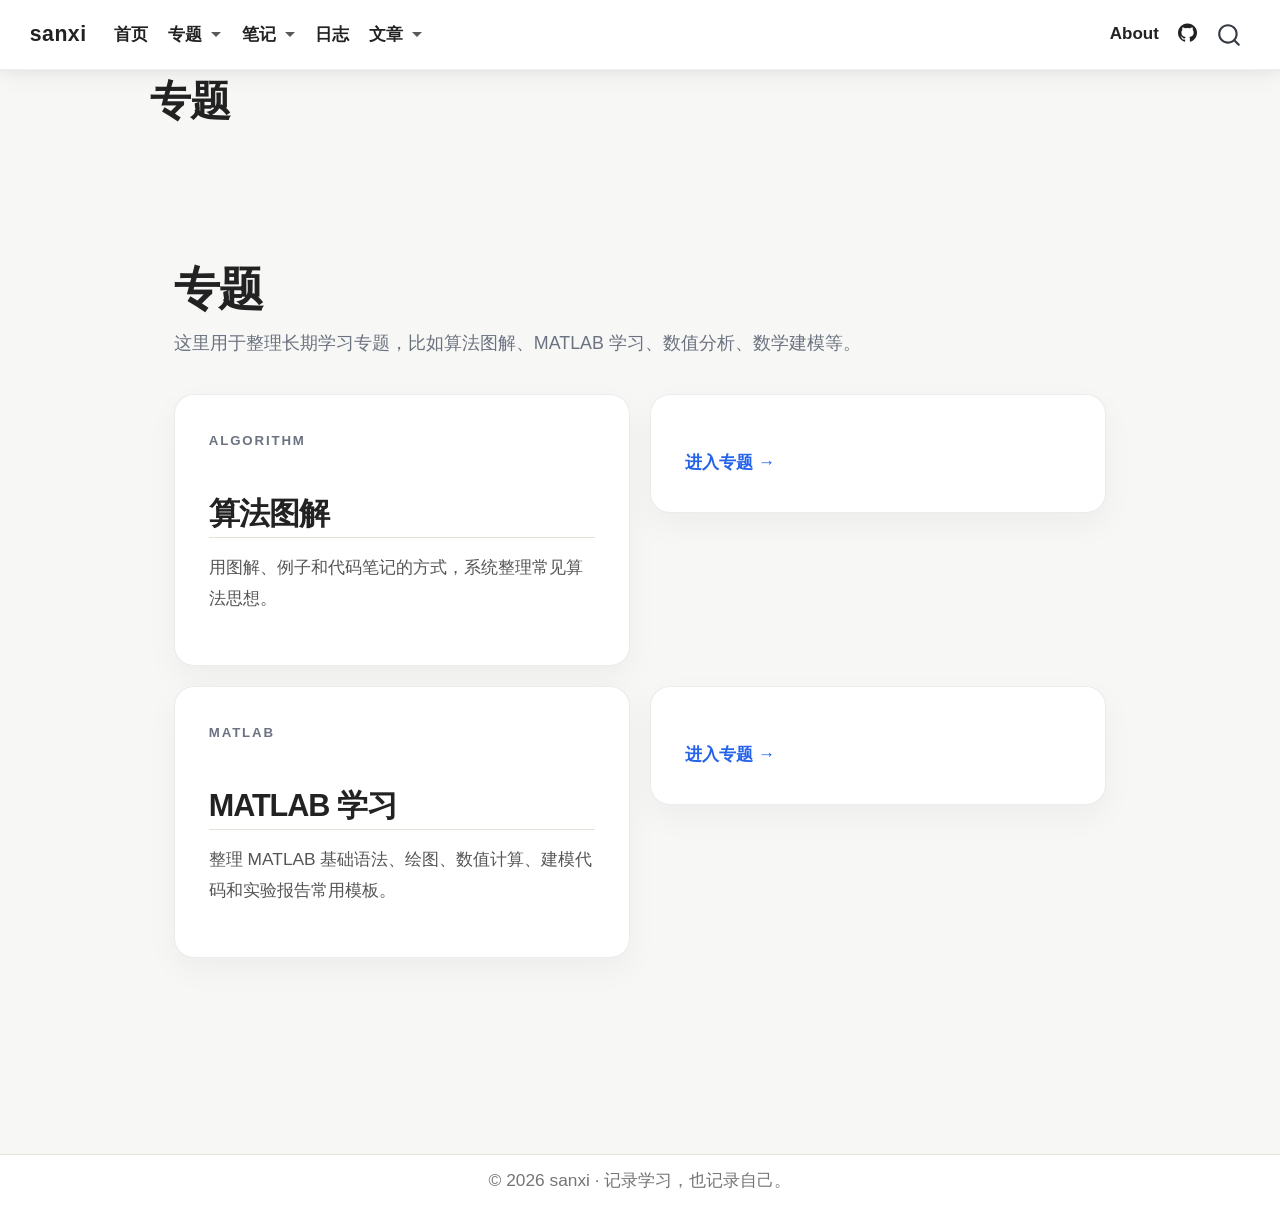
==== commit 82304abb: "Built site for gh-pages" ====
--- a/topics/index.html
+++ b/topics/index.html
@@ -42,7 +42,7 @@
 <link href="../site_libs/quarto-html/quarto-syntax-highlighting-15634bcf2e68342d4ad2dfa704d543f6.css" rel="stylesheet" id="quarto-text-highlighting-styles">
 <script src="../site_libs/bootstrap/bootstrap.min.js"></script>
 <link href="../site_libs/bootstrap/bootstrap-icons.css" rel="stylesheet">
-<link href="../site_libs/bootstrap/bootstrap-2fbc441a486df88665f5593ec0ec4a4e.min.css" rel="stylesheet" append-hash="true" id="quarto-bootstrap" data-mode="light">
+<link href="../site_libs/bootstrap/bootstrap-663a0eb266e409ebd30675dd86af22bb.min.css" rel="stylesheet" append-hash="true" id="quarto-bootstrap" data-mode="light">
 <script id="quarto-search-options" type="application/json">{
   "location": "navbar",
   "copy-button": false,
@@ -126,59 +126,24 @@
  <span class="dropdown-text">学习笔记总览</span></a>
   </li>  
         <li>
-    <a class="dropdown-item" href="../notes.html#统计学笔记">
- <span class="dropdown-text">统计学笔记</span></a>
+    <a class="dropdown-item" href="../topics/algorithm/index.html">
+ <span class="dropdown-text">算法笔记</span></a>
   </li>  
         <li>
-    <a class="dropdown-item" href="../notes.html#编程笔记">
- <span class="dropdown-text">编程笔记</span></a>
-  </li>  
-        <li>
-    <a class="dropdown-item" href="../notes.html#数学建模">
- <span class="dropdown-text">数学建模</span></a>
-  </li>  
-        <li>
-    <a class="dropdown-item" href="../notes.html#生活复盘">
- <span class="dropdown-text">生活复盘</span></a>
+    <a class="dropdown-item" href="../topics/matlab/index.html">
+ <span class="dropdown-text">MATLAB 笔记</span></a>
   </li>  
     </ul>
   </li>
+  <li class="nav-item">
+    <a class="nav-link" href="../journal.html"> 
+<span class="menu-text">日志</span></a>
+  </li>  
   <li class="nav-item dropdown ">
     <a class="nav-link dropdown-toggle" href="#" id="nav-menu--2" role="link" data-bs-toggle="dropdown" aria-expanded="false">
- <span class="menu-text">日志</span>
+ <span class="menu-text">文章</span>
     </a>
     <ul class="dropdown-menu" aria-labelledby="nav-menu--2">    
-        <li>
-    <a class="dropdown-item" href="../journal.html">
- <span class="dropdown-text">Mood Journal</span></a>
-  </li>  
-        <li>
-    <a class="dropdown-item" href="../journal.html#心情热力图">
- <span class="dropdown-text">心情热力图</span></a>
-  </li>  
-        <li>
-    <a class="dropdown-item" href="../journal.html#最近状态">
- <span class="dropdown-text">最近状态</span></a>
-  </li>  
-        <li>
-    <a class="dropdown-item" href="../journal.html#最近记录">
- <span class="dropdown-text">最近记录</span></a>
-  </li>  
-        <li>
-    <a class="dropdown-item" href="../journal.html#互动小部件">
- <span class="dropdown-text">互动小部件</span></a>
-  </li>  
-    </ul>
-  </li>
-  <li class="nav-item dropdown ">
-    <a class="nav-link dropdown-toggle" href="#" id="nav-menu--3" role="link" data-bs-toggle="dropdown" aria-expanded="false">
- <span class="menu-text">文章</span>
-    </a>
-    <ul class="dropdown-menu" aria-labelledby="nav-menu--3">    
-        <li>
-    <a class="dropdown-item" href="../index.html#文章列表">
- <span class="dropdown-text">全部文章</span></a>
-  </li>  
         <li>
     <a class="dropdown-item" href="../posts/welcome/index.html">
  <span class="dropdown-text">欢迎文章</span></a>
@@ -673,7 +638,7 @@
       &nbsp;
     </div>   
     <div class="nav-footer-center">
-<p>© 2026 sanxi · Built with Quarto</p>
+<p>© 2026 sanxi · 记录学习，也记录自己。</p>
 </div>
     <div class="nav-footer-right">
       &nbsp;
--- a/styles.css
+++ b/styles.css
@@ -3675,4 +3675,812 @@
     overflow: visible !important;
     padding: 1.5rem 0 4rem 0 !important;
   }
+}
+/* =========================
+   Sanxi Blog Optimization
+   日志页面与文章样式优化
+   ========================= */
+
+:root {
+  --sx-bg: #f7f7f5;
+  --sx-card: #ffffff;
+  --sx-text: #222222;
+  --sx-muted: #666666;
+  --sx-border: #e4e0d8;
+  --sx-accent: #1f2937;
+  --sx-soft: #f1f5f9;
+  --sx-radius: 18px;
+  --sx-shadow: 0 14px 35px rgba(15, 23, 42, 0.06);
+}
+
+html {
+  scroll-behavior: smooth;
+}
+
+body {
+  background: var(--sx-bg);
+  color: var(--sx-text);
+  font-family: "Microsoft YaHei", "PingFang SC", "Noto Sans CJK SC", sans-serif;
+  line-height: 1.85;
+}
+
+/* 顶部导航栏 */
+.navbar {
+  border-bottom: 1px solid rgba(0, 0, 0, 0.06);
+  box-shadow: 0 8px 24px rgba(15, 23, 42, 0.04);
+}
+
+.navbar-brand {
+  font-weight: 900;
+  letter-spacing: -0.03em;
+}
+
+.navbar-nav .nav-link {
+  font-weight: 650;
+}
+
+
+/* 正文宽度 */
+main.content {
+  max-width: 980px;
+}
+
+/* 标题区域 */
+#title-block-header {
+  margin-bottom: 2rem;
+}
+
+h1,
+h2,
+h3 {
+  font-weight: 850;
+  letter-spacing: -0.035em;
+}
+
+h1.title {
+  font-size: clamp(2.1rem, 4vw, 3.2rem);
+}
+
+h2 {
+  margin-top: 2.4rem;
+  padding-bottom: 0.35rem;
+  border-bottom: 1px solid var(--sx-border);
+}
+
+p {
+  font-size: 1.02rem;
+}
+
+/* 引用块 */
+blockquote {
+  border-left: 4px solid var(--sx-accent);
+  background: #ffffff;
+  padding: 1rem 1.2rem;
+  border-radius: 14px;
+  color: #444444;
+  box-shadow: 0 8px 24px rgba(15, 23, 42, 0.04);
+}
+
+/* 日志列表卡片 */
+.quarto-listing .listing-item {
+  background: var(--sx-card);
+  border: 1px solid var(--sx-border);
+  border-radius: var(--sx-radius);
+  padding: 1.1rem 1.2rem;
+  margin-bottom: 1rem;
+  box-shadow: var(--sx-shadow);
+  transition: transform 0.18s ease, box-shadow 0.18s ease;
+}
+
+.quarto-listing .listing-item:hover {
+  transform: translateY(-2px);
+  box-shadow: 0 18px 42px rgba(15, 23, 42, 0.09);
+}
+
+.quarto-listing .listing-title {
+  font-weight: 850;
+  font-size: 1.15rem;
+}
+
+.quarto-listing .listing-description {
+  color: var(--sx-muted);
+}
+
+/* 分类标签 */
+.quarto-category {
+  border-radius: 999px;
+  padding: 0.18rem 0.58rem;
+  border: 1px solid var(--sx-border);
+  background: #ffffff;
+}
+
+/* 代码块 */
+pre,
+code {
+  font-family: "Consolas", "Cascadia Code", monospace;
+}
+
+pre.sourceCode {
+  border-radius: 16px;
+  border: 1px solid var(--sx-border);
+}
+
+/* 右侧目录 */
+.sidebar nav[role="doc-toc"] {
+  border-left: 1px solid var(--sx-border);
+  padding-left: 1rem;
+}
+
+/* 页脚 */
+.nav-footer {
+  border-top: 1px solid var(--sx-border);
+  margin-top: 3rem;
+}
+
+/* 手机端 */
+@media (max-width: 900px) {
+  main.content {
+    max-width: 100%;
+  }
+
+  h1.title {
+    font-size: 2rem;
+  }
+}
+/* =========================================================
+   Sanxi Journal System Stable Version
+   追加到 styles.css 最后
+   ========================================================= */
+
+.sx-journal-app {
+  max-width: 1180px;
+  margin: 0 auto;
+  padding: 2.2rem 1.2rem 5rem;
+}
+
+.sx-journal-hero {
+  margin-bottom: 1.4rem;
+  padding: 2.4rem 2.6rem;
+  border: 1px solid #e8e8e8;
+  border-radius: 30px;
+  background:
+    radial-gradient(circle at top left, rgba(79, 70, 229, 0.08), transparent 34%),
+    linear-gradient(180deg, #ffffff, #fbfbfb);
+  box-shadow: 0 22px 52px rgba(15, 23, 42, 0.06);
+}
+
+.sx-journal-hero h1 {
+  margin: 0 0 0.8rem;
+  font-size: clamp(3rem, 7vw, 6rem);
+  line-height: 0.95;
+  font-weight: 950;
+  letter-spacing: -0.08em;
+}
+
+.sx-journal-hero p {
+  max-width: 900px;
+  color: #555;
+  font-size: 1.05rem;
+  line-height: 1.9;
+}
+
+.sx-top-grid {
+  display: grid;
+  grid-template-columns: minmax(0, 1.45fr) minmax(330px, 0.75fr);
+  gap: 1.2rem;
+  align-items: start;
+}
+
+.sx-panel {
+  margin-bottom: 1.2rem;
+  padding: 1.45rem;
+  border: 1px solid #e7e7e7;
+  border-radius: 24px;
+  background: #ffffff;
+  box-shadow: 0 18px 42px rgba(15, 23, 42, 0.055);
+}
+
+.sx-task-panel {
+  min-height: 440px;
+}
+
+.sx-countdown-panel {
+  min-height: 360px;
+}
+
+.sx-panel-head {
+  display: flex;
+  justify-content: space-between;
+  align-items: flex-start;
+  gap: 1rem;
+  margin-bottom: 1.15rem;
+}
+
+.sx-eyebrow {
+  margin: 0 0 0.35rem;
+  color: #6b7280;
+  font-size: 0.75rem;
+  font-weight: 850;
+  letter-spacing: 0.14em;
+  text-transform: uppercase;
+}
+
+.sx-panel h2 {
+  margin: 0;
+  padding: 0;
+  border: none;
+  font-size: 1.65rem;
+  font-weight: 900;
+  letter-spacing: -0.05em;
+}
+
+.sx-panel h3 {
+  margin: 1.5rem 0 0.8rem;
+  font-size: 1.15rem;
+  font-weight: 850;
+}
+
+.sx-subtitle {
+  margin: 0.35rem 0 0;
+  color: #777;
+  line-height: 1.7;
+}
+
+.sx-panel-link {
+  flex: 0 0 auto;
+  padding: 0.48rem 0.85rem;
+  border: 1px solid #e5e7eb;
+  border-radius: 999px;
+  background: #f9fafb;
+  color: #111827;
+  font-size: 0.9rem;
+  font-weight: 750;
+  text-decoration: none;
+}
+
+.sx-panel-link:hover {
+  background: #111827;
+  color: #ffffff;
+}
+
+.sx-task-input-row {
+  display: grid;
+  grid-template-columns: 1fr auto;
+  gap: 0.7rem;
+  margin-bottom: 1rem;
+}
+
+.sx-task-input-row input,
+.sx-record-form input,
+.sx-record-form select,
+.sx-record-form textarea,
+.sx-countdown-panel input {
+  width: 100%;
+  min-width: 0;
+  box-sizing: border-box;
+  border: 1px solid #e5e7eb;
+  border-radius: 14px;
+  padding: 0.78rem 0.9rem;
+  background: #ffffff;
+  color: #111827;
+  font: inherit;
+  outline: none;
+}
+
+.sx-task-input-row input:focus,
+.sx-record-form input:focus,
+.sx-record-form select:focus,
+.sx-record-form textarea:focus,
+.sx-countdown-panel input:focus {
+  border-color: #111827;
+  box-shadow: 0 0 0 3px rgba(17, 24, 39, 0.08);
+}
+
+.sx-task-input-row button,
+.sx-save-record,
+.sx-timer-actions button,
+.sx-task-actions button,
+.sx-data-actions button,
+.sx-month-actions button,
+.sx-delete-record {
+  border: none;
+  border-radius: 14px;
+  padding: 0.78rem 1rem;
+  background: #111827;
+  color: #ffffff;
+  font-weight: 800;
+  cursor: pointer;
+  white-space: nowrap;
+}
+
+.sx-task-list {
+  list-style: none;
+  margin: 0;
+  padding: 0;
+}
+
+.sx-task-item {
+  display: flex;
+  justify-content: space-between;
+  align-items: center;
+  gap: 0.8rem;
+  margin-bottom: 0.7rem;
+  padding: 0.82rem 0.9rem;
+  border: 1px solid #eeeeee;
+  border-radius: 16px;
+  background: #fbfbfb;
+}
+
+.sx-task-item label {
+  display: flex;
+  align-items: center;
+  gap: 0.7rem;
+  margin: 0;
+  cursor: pointer;
+}
+
+.sx-task-item input {
+  width: 18px;
+  height: 18px;
+  flex: 0 0 auto;
+}
+
+.sx-task-item.is-done span {
+  color: #9ca3af;
+  text-decoration: line-through;
+}
+
+.sx-delete-task {
+  border: none;
+  background: transparent;
+  color: #9ca3af;
+  font-size: 1.25rem;
+  line-height: 1;
+  cursor: pointer;
+}
+
+.sx-delete-task:hover {
+  color: #ef4444;
+}
+
+.sx-empty-task,
+.sx-empty-record,
+.sx-empty-chart {
+  padding: 1rem;
+  border: 1px dashed #dddddd;
+  border-radius: 16px;
+  color: #777777;
+  background: #fafafa;
+}
+
+.sx-task-actions {
+  display: flex;
+  align-items: center;
+  gap: 0.8rem;
+  margin-top: 1rem;
+  color: #777777;
+  font-size: 0.92rem;
+}
+
+.sx-task-actions button {
+  background: #f3f4f6;
+  color: #111827;
+}
+
+.sx-label {
+  display: block;
+  margin: 0.85rem 0 0.35rem;
+  color: #555555;
+  font-size: 0.92rem;
+  font-weight: 750;
+}
+
+.sx-timer-display {
+  margin: 1.25rem 0;
+  padding: 1.2rem;
+  border-radius: 22px;
+  background: #111827;
+  color: #ffffff;
+  text-align: center;
+  font-size: clamp(2.6rem, 5vw, 4.3rem);
+  font-weight: 950;
+  letter-spacing: -0.05em;
+}
+
+.sx-timer-actions {
+  display: flex;
+  flex-wrap: wrap;
+  gap: 0.6rem;
+}
+
+.sx-timer-actions button:nth-child(2),
+.sx-timer-actions button:nth-child(3) {
+  background: #f3f4f6;
+  color: #111827;
+}
+
+.sx-timer-tip {
+  color: #777777;
+  font-size: 0.92rem;
+}
+
+.sx-record-layout {
+  display: grid;
+  grid-template-columns: minmax(280px, 0.72fr) minmax(0, 1.28fr);
+  gap: 1.2rem;
+  align-items: start;
+}
+
+.sx-record-form {
+  padding: 1rem;
+  border: 1px solid #eeeeee;
+  border-radius: 20px;
+  background: #fafafa;
+}
+
+.sx-two-cols {
+  display: grid;
+  grid-template-columns: 1fr 1fr;
+  gap: 0.8rem;
+}
+
+.sx-save-record {
+  width: 100%;
+  margin-top: 1rem;
+}
+
+.sx-record-list {
+  display: grid;
+  grid-template-columns: repeat(2, minmax(0, 1fr));
+  gap: 1rem;
+}
+
+.sx-record-card {
+  position: relative;
+  padding: 1.1rem;
+  border: 1px solid #e8e8e8;
+  border-radius: 20px;
+  background: #ffffff;
+  transition: transform 0.18s ease, box-shadow 0.18s ease;
+}
+
+.sx-record-card:hover {
+  transform: translateY(-2px);
+  box-shadow: 0 18px 38px rgba(15, 23, 42, 0.08);
+}
+
+.sx-record-card time {
+  color: #888888;
+  font-size: 0.94rem;
+}
+
+.sx-record-card h3 {
+  margin: 0.4rem 0;
+  font-size: 1.18rem;
+  font-weight: 900;
+}
+
+.sx-record-card p {
+  margin: 0.2rem 0 0.7rem;
+  color: #555555;
+}
+
+.sx-record-content {
+  margin: 0.7rem 0;
+  color: #666666;
+  font-size: 0.94rem;
+  line-height: 1.7;
+  white-space: pre-wrap;
+}
+
+.sx-record-tags {
+  display: flex;
+  flex-wrap: wrap;
+  gap: 0.4rem;
+}
+
+.sx-record-tags span {
+  padding: 0.22rem 0.58rem;
+  border: 1px solid #e5e7eb;
+  border-radius: 999px;
+  background: #f9fafb;
+  color: #555555;
+  font-size: 0.86rem;
+}
+
+.sx-delete-record {
+  margin-top: 0.9rem;
+  padding: 0.45rem 0.75rem;
+  background: #f3f4f6;
+  color: #111827;
+  font-size: 0.86rem;
+}
+
+.sx-data-actions {
+  display: flex;
+  flex-wrap: wrap;
+  gap: 0.5rem;
+}
+
+.sx-data-actions button {
+  background: #f3f4f6;
+  color: #111827;
+}
+
+.sx-status-grid {
+  display: grid;
+  grid-template-columns: repeat(4, minmax(0, 1fr));
+  gap: 1rem;
+}
+
+.sx-status-card {
+  padding: 1.1rem;
+  border: 1px solid #e8e8e8;
+  border-radius: 20px;
+  background: #ffffff;
+}
+
+.sx-status-card span {
+  display: block;
+  color: #888888;
+}
+
+.sx-status-card strong {
+  display: block;
+  margin: 0.35rem 0;
+  font-size: 1.7rem;
+  font-weight: 950;
+}
+
+.sx-status-card small {
+  color: #888888;
+}
+
+.sx-mood-heatmap {
+  display: flex;
+  gap: 1rem;
+  overflow-x: auto;
+  padding: 0.8rem 0.2rem 1rem;
+}
+
+.sx-heat-month {
+  flex: 0 0 auto;
+}
+
+.sx-heat-title {
+  margin-bottom: 0.45rem;
+  color: #777777;
+  font-size: 0.88rem;
+  text-align: center;
+}
+
+.sx-heat-grid {
+  display: grid;
+  grid-auto-flow: column;
+  grid-template-rows: repeat(7, 14px);
+  gap: 4px;
+}
+
+.sx-heat-cell {
+  width: 14px;
+  height: 14px;
+  border: 1px solid #e5e7eb;
+  border-radius: 4px;
+  background: #f3f4f6;
+}
+
+.sx-heat-cell.is-empty {
+  border-color: transparent;
+  background: transparent;
+}
+
+.mood-0 {
+  background: #f3f4f6;
+}
+
+.mood-1 {
+  background: #dc2626;
+}
+
+.mood-2 {
+  background: #ea580c;
+}
+
+.mood-3 {
+  background: #facc15;
+}
+
+.mood-4 {
+  background: #22c55e;
+}
+
+.mood-5 {
+  background: #15803d;
+}
+
+.sx-mood-legend {
+  display: flex;
+  justify-content: flex-end;
+  align-items: center;
+  gap: 0.45rem;
+  margin-top: 0.5rem;
+  color: #777777;
+  font-size: 0.9rem;
+}
+
+.sx-mood-legend i {
+  width: 16px;
+  height: 16px;
+  border-radius: 5px;
+  border: 1px solid #e5e7eb;
+}
+
+.sx-mood-line {
+  overflow-x: auto;
+  padding: 0.4rem 0;
+}
+
+.sx-mood-line svg {
+  width: 100%;
+  min-width: 720px;
+  height: auto;
+}
+
+.sx-chart-grid {
+  stroke: #e5e7eb;
+  stroke-width: 1;
+}
+
+.sx-chart-x,
+.sx-chart-y {
+  fill: #888888;
+  font-size: 12px;
+}
+
+.sx-line-path {
+  fill: none;
+  stroke: #111827;
+  stroke-width: 3;
+  stroke-linecap: round;
+  stroke-linejoin: round;
+}
+
+.sx-line-dot {
+  stroke: #ffffff;
+  stroke-width: 2;
+}
+
+.sx-month-actions {
+  display: flex;
+  align-items: center;
+  gap: 0.7rem;
+}
+
+.sx-month-actions button {
+  width: 38px;
+  height: 38px;
+  padding: 0;
+  border-radius: 50%;
+  background: #f3f4f6;
+  color: #111827;
+  font-size: 1.3rem;
+}
+
+.sx-week-head,
+.sx-month-calendar {
+  display: grid;
+  grid-template-columns: repeat(7, minmax(0, 1fr));
+}
+
+.sx-week-head {
+  margin-bottom: 0.5rem;
+  color: #777777;
+  text-align: center;
+  font-weight: 800;
+}
+
+.sx-month-calendar {
+  gap: 0.6rem;
+}
+
+.sx-month-day {
+  min-height: 130px;
+  padding: 0.75rem;
+  border: 1px solid #e8e8e8;
+  border-radius: 16px;
+  background: #ffffff;
+}
+
+.sx-month-day.is-blank {
+  border-color: transparent;
+  background: transparent;
+}
+
+.sx-month-day.is-today {
+  border-color: #111827;
+  box-shadow: inset 0 0 0 2px #111827;
+}
+
+.sx-day-top {
+  display: flex;
+  justify-content: space-between;
+  align-items: center;
+  margin-bottom: 0.4rem;
+}
+
+.sx-day-mood {
+  padding: 0.1rem 0.45rem;
+  border-radius: 999px;
+  color: #ffffff;
+  font-size: 0.75rem;
+}
+
+.sx-month-day ul {
+  list-style: none;
+  margin: 0;
+  padding: 0;
+}
+
+.sx-month-day li {
+  margin-bottom: 0.25rem;
+  color: #555555;
+  font-size: 0.82rem;
+  line-height: 1.4;
+}
+
+.sx-month-day li.is-done {
+  color: #aaaaaa;
+  text-decoration: line-through;
+}
+
+.sx-month-day li.is-muted {
+  color: #bbbbbb;
+}
+
+@media (max-width: 980px) {
+  .sx-top-grid,
+  .sx-record-layout {
+    grid-template-columns: 1fr;
+  }
+
+  .sx-status-grid,
+  .sx-record-list {
+    grid-template-columns: repeat(2, minmax(0, 1fr));
+  }
+
+  .sx-month-panel {
+    overflow-x: auto;
+  }
+
+  .sx-week-head,
+  .sx-month-calendar {
+    min-width: 840px;
+  }
+}
+
+@media (max-width: 640px) {
+  .sx-journal-app {
+    padding: 1.2rem 0.8rem 4rem;
+  }
+
+  .sx-journal-hero {
+    padding: 1.6rem;
+  }
+
+  .sx-panel {
+    padding: 1.1rem;
+  }
+
+  .sx-panel-head,
+  .sx-task-actions {
+    flex-direction: column;
+    align-items: flex-start;
+  }
+
+  .sx-task-input-row,
+  .sx-two-cols,
+  .sx-status-grid,
+  .sx-record-list {
+    grid-template-columns: 1fr;
+  }
 }
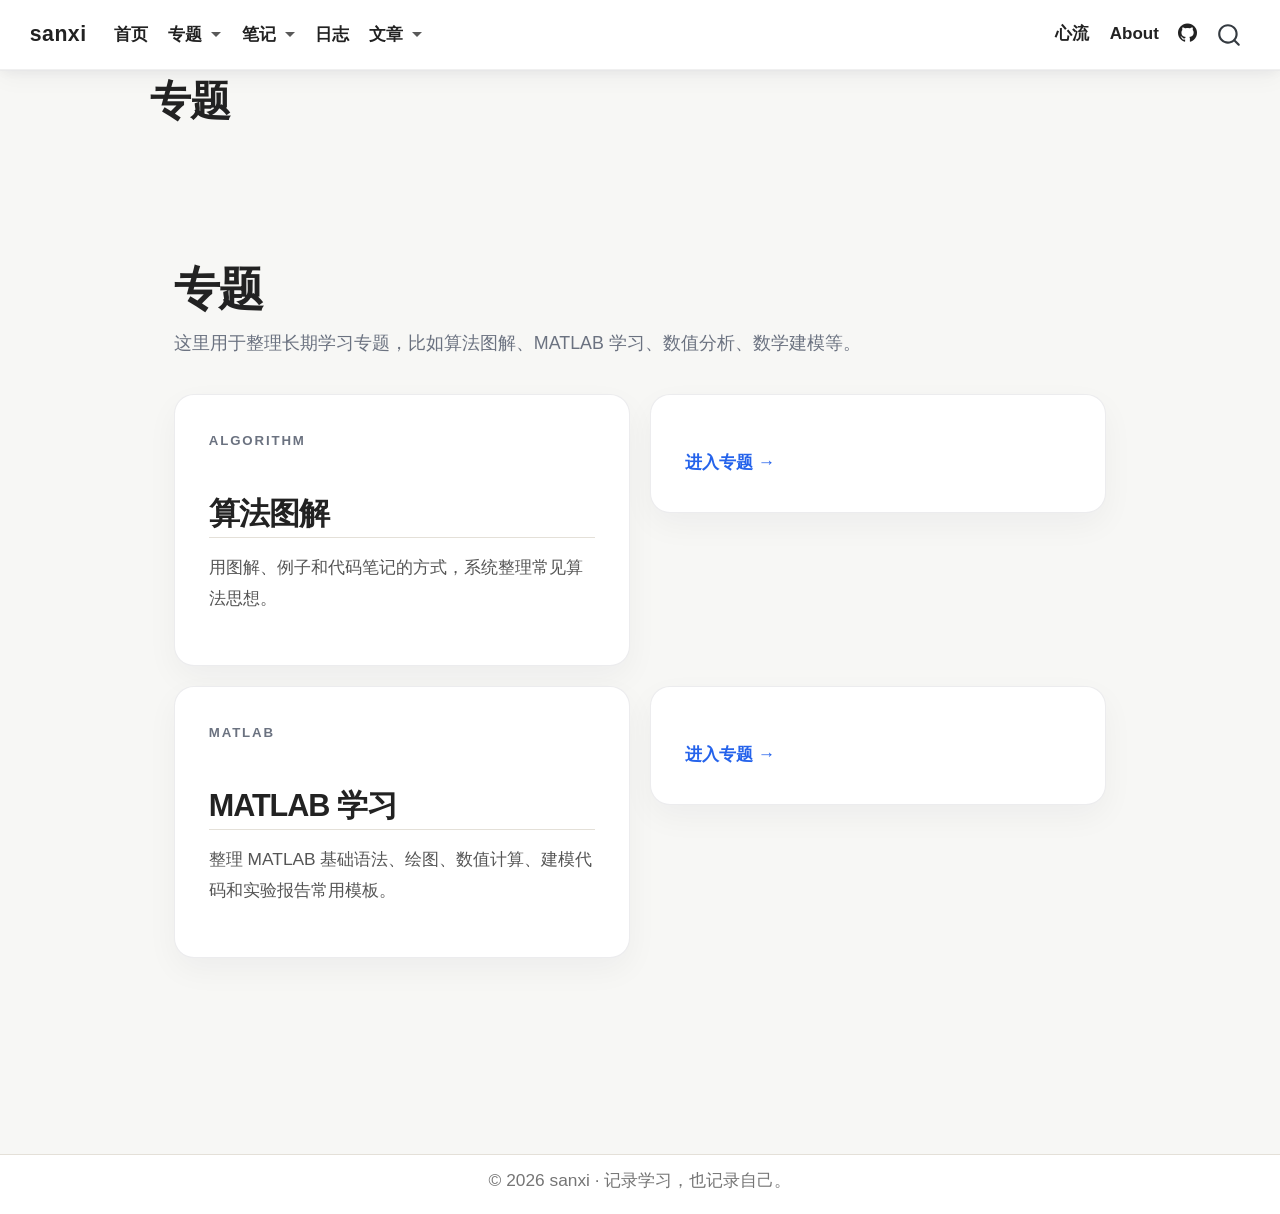
==== commit 9cb45dae: "Built site for gh-pages" ====
--- a/topics/index.html
+++ b/topics/index.html
@@ -152,6 +152,10 @@
   </li>
 </ul>
             <ul class="navbar-nav navbar-nav-scroll ms-auto">
+  <li class="nav-item">
+    <a class="nav-link" href="../xinliu.html"> 
+<span class="menu-text">心流</span></a>
+  </li>  
   <li class="nav-item">
     <a class="nav-link" href="../about.html"> 
 <span class="menu-text">About</span></a>
--- a/styles.css
+++ b/styles.css
@@ -4483,4 +4483,961 @@
   .sx-record-list {
     grid-template-columns: 1fr;
   }
+}
+/* =========================================================
+   心流页面最终稳定版：全屏背景 + 不截断 + 居中布局
+========================================================= */
+
+/* ---------- 强制页面单屏 ---------- */
+html.sx-xinliu-html,
+body.sx-xinliu-page {
+  width: 100%;
+  height: 100%;
+  margin: 0 !important;
+  overflow: hidden !important;
+  background: transparent !important;
+}
+
+/* ---------- 隐藏 Quarto 默认标题、页脚、白底 ---------- */
+body.sx-xinliu-page header#title-block-header,
+body.sx-xinliu-page .quarto-title-block,
+body.sx-xinliu-page .nav-footer {
+  display: none !important;
+}
+
+body.sx-xinliu-page #quarto-content,
+body.sx-xinliu-page main,
+body.sx-xinliu-page main.content,
+body.sx-xinliu-page .content,
+body.sx-xinliu-page .page-columns,
+body.sx-xinliu-page .column-page,
+body.sx-xinliu-page .column-body,
+body.sx-xinliu-page .quarto-layout-panel {
+  width: 100vw !important;
+  max-width: none !important;
+  margin: 0 !important;
+  padding: 0 !important;
+  background: transparent !important;
+}
+
+/* ---------- 顶部导航玻璃化 ---------- */
+body.sx-xinliu-page .navbar {
+  position: fixed !important;
+  top: 0;
+  left: 0;
+  right: 0;
+  height: 58px !important;
+  min-height: 58px !important;
+  z-index: 10000;
+  background: rgba(255, 255, 255, 0.16) !important;
+  border-bottom: 1px solid rgba(255, 255, 255, 0.12) !important;
+  box-shadow: none !important;
+  backdrop-filter: blur(18px);
+  -webkit-backdrop-filter: blur(18px);
+}
+
+body.sx-xinliu-page .navbar a,
+body.sx-xinliu-page .navbar .navbar-title,
+body.sx-xinliu-page .navbar .nav-link {
+  color: #ffffff !important;
+  text-shadow: 0 2px 12px rgba(0, 0, 0, 0.28);
+}
+
+/* ---------- 根容器 ---------- */
+#sx-xinliu-root {
+  position: fixed !important;
+  inset: 0 !important;
+  width: 100vw !important;
+  height: 100vh !important;
+  overflow: hidden !important;
+  z-index: 1;
+}
+
+#sx-xinliu-root * {
+  box-sizing: border-box;
+}
+
+/* ---------- 背景图铺满整个页面 ---------- */
+.sx-focus-bg {
+  position: fixed !important;
+  inset: 0 !important;
+  z-index: 0 !important;
+  background:
+    linear-gradient(rgba(6, 10, 24, 0.18), rgba(6, 10, 24, 0.46)),
+    url("assets/img/xinliu-bg.jpg") center center / cover no-repeat !important;
+}
+
+/* ---------- 页面主体 ---------- */
+.sx-focus-shell {
+  position: relative !important;
+  z-index: 2 !important;
+  width: 100vw !important;
+  height: 100vh !important;
+  padding: 70px 42px 26px !important;
+  overflow: hidden !important;
+  color: #ffffff !important;
+}
+
+/* ---------- 页面标题 ---------- */
+.sx-focus-page-title {
+  width: min(1180px, calc(100vw - 120px)) !important;
+  margin: 0 auto 16px !important;
+}
+
+.sx-focus-page-title h1 {
+  margin: 0 !important;
+  font-size: clamp(2rem, 2.7vw, 2.8rem) !important;
+  line-height: 1.05 !important;
+  font-weight: 950 !important;
+  color: #ffffff !important;
+  letter-spacing: -0.04em !important;
+  text-shadow: 0 5px 20px rgba(0, 0, 0, 0.32) !important;
+}
+
+.sx-focus-page-title p {
+  margin: 6px 0 0 !important;
+  font-size: 0.86rem !important;
+  color: rgba(255, 255, 255, 0.9) !important;
+  text-shadow: 0 3px 14px rgba(0, 0, 0, 0.28) !important;
+}
+
+/* ---------- 总布局：整体居中，不靠最右边 ---------- */
+.sx-focus-board {
+  width: min(1180px, calc(100vw - 120px)) !important;
+  height: calc(100vh - 168px) !important;
+  margin: 0 auto !important;
+
+  display: grid !important;
+  grid-template-columns: 0.92fr 1.28fr !important;
+  gap: 18px !important;
+
+  align-items: center !important;
+  align-content: center !important;
+  overflow: visible !important;
+}
+
+/* ---------- 左侧区域 ---------- */
+.sx-focus-left {
+  min-width: 0 !important;
+  display: grid !important;
+  grid-template-rows: auto auto !important;
+  gap: 16px !important;
+  align-content: center !important;
+}
+
+/* ---------- 右侧区域：三列两行，整体宽度收窄，防止截断 ---------- */
+.sx-focus-right {
+  min-width: 0 !important;
+  width: 100% !important;
+
+  display: grid !important;
+  grid-template-columns: minmax(185px, 0.92fr) minmax(260px, 1.18fr) minmax(165px, 0.78fr) !important;
+  grid-template-areas:
+    "clock todo random"
+    "countdown todo music" !important;
+  grid-template-rows: auto auto !important;
+
+  gap: 14px !important;
+  align-items: center !important;
+  align-content: center !important;
+  overflow: visible !important;
+}
+
+/* ---------- 通用玻璃卡片 ---------- */
+.sx-focus-card {
+  width: 100% !important;
+  min-width: 0 !important;
+  max-width: 100% !important;
+  height: auto !important;
+  min-height: 0 !important;
+  box-sizing: border-box !important;
+
+  padding: 13px 14px !important;
+  border-radius: 20px !important;
+  color: #ffffff !important;
+
+  background: rgba(19, 24, 42, 0.36) !important;
+  border: 1px solid rgba(255, 255, 255, 0.15) !important;
+  box-shadow: 0 14px 34px rgba(0, 0, 0, 0.18) !important;
+
+  backdrop-filter: blur(16px) saturate(125%) !important;
+  -webkit-backdrop-filter: blur(16px) saturate(125%) !important;
+
+  overflow: hidden !important;
+}
+
+/* ---------- 左上角三喜红：无框 ---------- */
+.sx-focus-brand-card {
+  background: transparent !important;
+  border: none !important;
+  box-shadow: none !important;
+  backdrop-filter: none !important;
+  -webkit-backdrop-filter: none !important;
+  padding: 0 !important;
+  border-radius: 0 !important;
+  overflow: visible !important;
+}
+
+.sx-focus-brand {
+  margin: 0 !important;
+  font-size: clamp(3.5rem, 5vw, 5rem) !important;
+  line-height: 1 !important;
+  font-weight: 950 !important;
+  font-family: "STXingkai", "STXinwei", "STKaiti", "KaiTi", serif !important;
+  color: #ffffff !important;
+  white-space: nowrap !important;
+  text-shadow: 0 6px 24px rgba(0, 0, 0, 0.38) !important;
+}
+
+.sx-focus-brand-sub {
+  margin-top: 9px !important;
+  font-size: 0.66rem !important;
+  letter-spacing: 0.28em !important;
+  color: rgba(255, 255, 255, 0.92) !important;
+}
+
+.sx-focus-brand-desc {
+  margin: 9px 0 0 !important;
+  max-width: 430px !important;
+  font-size: 0.74rem !important;
+  line-height: 1.55 !important;
+  color: rgba(255, 255, 255, 0.95) !important;
+}
+
+/* ---------- 今日句子 ---------- */
+.sx-focus-quote-card {
+  min-height: 128px !important;
+  padding: 12px 14px !important;
+  display: flex !important;
+  flex-direction: column !important;
+  justify-content: space-between !important;
+}
+
+.sx-focus-card-head {
+  display: flex !important;
+  align-items: center !important;
+  justify-content: space-between !important;
+  gap: 10px !important;
+  margin-bottom: 8px !important;
+}
+
+.sx-focus-quote-card blockquote,
+.sx-focus-quote-text {
+  background: transparent !important;
+  background-color: transparent !important;
+  border: none !important;
+  box-shadow: none !important;
+}
+
+.sx-focus-quote-text {
+  margin: 0 !important;
+  padding: 8px 4px 2px !important;
+  min-height: 0 !important;
+  display: block !important;
+  font-size: 0.9rem !important;
+  line-height: 1.55 !important;
+  font-weight: 800 !important;
+  color: #ffffff !important;
+  text-shadow: 0 4px 16px rgba(0, 0, 0, 0.28) !important;
+}
+
+/* ---------- 右侧卡片定位 ---------- */
+.sx-focus-clock-card {
+  grid-area: clock !important;
+  min-height: 136px !important;
+}
+
+.sx-focus-countdown-card {
+  grid-area: countdown !important;
+  min-height: 266px !important;
+}
+
+.sx-focus-todo-card {
+  grid-area: todo !important;
+  min-height: 318px !important;
+  max-height: 390px !important;
+  display: flex !important;
+  flex-direction: column !important;
+}
+
+.sx-focus-random-card {
+  grid-area: random !important;
+  min-height: 134px !important;
+}
+
+.sx-focus-music-card {
+  grid-area: music !important;
+  min-height: 138px !important;
+}
+
+/* ---------- 通用标题文字 ---------- */
+.sx-focus-card-label {
+  display: inline-block !important;
+  margin-bottom: 5px !important;
+  font-size: 0.6rem !important;
+  letter-spacing: 0.22em !important;
+  font-weight: 850 !important;
+  color: rgba(255, 255, 255, 0.86) !important;
+  text-transform: uppercase !important;
+}
+
+.sx-focus-widget-title {
+  margin: 2px 0 7px !important;
+  font-size: clamp(1.08rem, 1.35vw, 1.34rem) !important;
+  line-height: 1.15 !important;
+  font-weight: 950 !important;
+  color: #ffffff !important;
+}
+
+/* ---------- 时间卡片 ---------- */
+.sx-focus-date {
+  margin-top: 8px !important;
+  font-size: 0.7rem !important;
+  color: rgba(255, 255, 255, 0.9) !important;
+  white-space: nowrap !important;
+}
+
+.sx-focus-time {
+  margin-top: 7px !important;
+  font-size: clamp(2rem, 2.55vw, 2.55rem) !important;
+  line-height: 1 !important;
+  font-weight: 950 !important;
+  letter-spacing: -0.02em !important;
+  color: #ffffff !important;
+  white-space: nowrap !important;
+  transform: scaleX(0.94) !important;
+  transform-origin: left center !important;
+}
+
+.sx-focus-tip {
+  margin-top: 7px !important;
+  font-size: 0.66rem !important;
+  line-height: 1.4 !important;
+  color: rgba(255, 255, 255, 0.78) !important;
+}
+
+/* ---------- 输入框 ---------- */
+.sx-focus-input-label {
+  display: block !important;
+  margin: 6px 0 4px !important;
+  font-size: 0.66rem !important;
+  font-weight: 750 !important;
+  color: rgba(255, 255, 255, 0.92) !important;
+}
+
+.sx-focus-input {
+  width: 100% !important;
+  height: 30px !important;
+  border-radius: 9px !important;
+  border: 1px solid rgba(255, 255, 255, 0.15) !important;
+  background: rgba(255, 255, 255, 0.12) !important;
+  color: #ffffff !important;
+  font-size: 0.72rem !important;
+  padding: 0 9px !important;
+  outline: none !important;
+}
+
+.sx-focus-input::placeholder {
+  color: rgba(255, 255, 255, 0.65) !important;
+}
+
+/* ---------- 按钮 ---------- */
+.sx-focus-btn {
+  min-height: 28px !important;
+  padding: 0 9px !important;
+  border: none !important;
+  border-radius: 9px !important;
+  cursor: pointer !important;
+  font-size: 0.68rem !important;
+  font-weight: 850 !important;
+  text-decoration: none !important;
+  color: #ffffff !important;
+  background: rgba(8, 15, 40, 0.88) !important;
+}
+
+.sx-focus-btn:hover {
+  background: rgba(8, 15, 40, 0.98) !important;
+  transform: translateY(-1px) !important;
+}
+
+.sx-focus-btn-light {
+  background: rgba(255, 255, 255, 0.16) !important;
+}
+
+.sx-focus-action-row {
+  display: flex !important;
+  flex-wrap: wrap !important;
+  gap: 7px !important;
+  margin-top: 8px !important;
+}
+
+/* ---------- 倒计时 ---------- */
+.sx-focus-timer-display {
+  margin-top: 9px !important;
+  padding: 10px 6px !important;
+  border-radius: 13px !important;
+  background: rgba(7, 12, 34, 0.86) !important;
+  color: #ffffff !important;
+  text-align: center !important;
+  font-size: clamp(1.95rem, 2.45vw, 2.45rem) !important;
+  line-height: 1 !important;
+  font-weight: 950 !important;
+  letter-spacing: -0.02em !important;
+  font-family: "Consolas", "Courier New", monospace !important;
+  white-space: nowrap !important;
+}
+
+/* ---------- 今日待办 ---------- */
+.sx-focus-todo-card .sx-focus-widget-title {
+  font-size: clamp(1.28rem, 1.6vw, 1.6rem) !important;
+}
+
+.sx-focus-todo-date {
+  margin: 0 0 8px !important;
+  font-size: 0.68rem !important;
+  color: rgba(255, 255, 255, 0.88) !important;
+}
+
+.sx-focus-todo-input-row {
+  display: grid !important;
+  grid-template-columns: 1fr auto !important;
+  gap: 7px !important;
+  margin-bottom: 8px !important;
+}
+
+.sx-focus-empty-box {
+  padding: 8px 10px !important;
+  border-radius: 11px !important;
+  background: rgba(255, 255, 255, 0.12) !important;
+  color: rgba(255, 255, 255, 0.9) !important;
+  font-size: 0.68rem !important;
+  line-height: 1.45 !important;
+}
+
+/* 待办内容少时贴合，多时内部滚动 */
+.sx-focus-todo-list {
+  flex: 1 1 auto !important;
+  min-height: 0 !important;
+  max-height: 210px !important;
+  overflow-y: auto !important;
+  display: flex !important;
+  flex-direction: column !important;
+  gap: 6px !important;
+  margin: 0 !important;
+  padding: 0 2px 0 0 !important;
+  list-style: none !important;
+}
+
+.sx-focus-todo-item {
+  display: grid !important;
+  grid-template-columns: 22px 1fr auto !important;
+  gap: 7px !important;
+  align-items: center !important;
+  padding: 6px 8px !important;
+  border-radius: 9px !important;
+  background: rgba(255, 255, 255, 0.13) !important;
+}
+
+.sx-focus-todo-item.done .sx-focus-todo-text {
+  text-decoration: line-through !important;
+  opacity: 0.65 !important;
+}
+
+.sx-focus-todo-check {
+  width: 18px !important;
+  height: 18px !important;
+  border-radius: 999px !important;
+  border: 1px solid rgba(255, 255, 255, 0.35) !important;
+  background: rgba(255, 255, 255, 0.12) !important;
+  color: #ffffff !important;
+  font-size: 0.7rem !important;
+  font-weight: 900 !important;
+  cursor: pointer !important;
+}
+
+.sx-focus-todo-text {
+  font-size: 0.68rem !important;
+  line-height: 1.35 !important;
+  color: #ffffff !important;
+  word-break: break-word !important;
+}
+
+.sx-focus-todo-delete {
+  border: none !important;
+  border-radius: 7px !important;
+  padding: 3px 6px !important;
+  font-size: 0.62rem !important;
+  font-weight: 800 !important;
+  color: #ffffff !important;
+  background: rgba(255, 255, 255, 0.18) !important;
+  cursor: pointer !important;
+}
+
+.sx-focus-todo-list::-webkit-scrollbar {
+  width: 5px !important;
+}
+
+.sx-focus-todo-list::-webkit-scrollbar-thumb {
+  background: rgba(255, 255, 255, 0.28) !important;
+  border-radius: 999px !important;
+}
+
+/* ---------- 随机任务 ---------- */
+.sx-focus-random-task {
+  margin: 8px 0 10px !important;
+  padding: 10px 8px !important;
+  border-radius: 12px !important;
+  min-height: 48px !important;
+  background: rgba(255, 255, 255, 0.12) !important;
+  color: #ffffff !important;
+  text-align: center !important;
+  font-size: 0.86rem !important;
+  line-height: 1.4 !important;
+  font-weight: 850 !important;
+}
+
+/* ---------- 音乐 ---------- */
+.sx-focus-music-desc {
+  margin: 6px 0 10px !important;
+  font-size: 0.68rem !important;
+  line-height: 1.45 !important;
+  color: rgba(255, 255, 255, 0.9) !important;
+}
+
+/* ---------- 全屏时间弹窗 ---------- */
+.sx-focus-clock-overlay {
+  position: fixed !important;
+  inset: 0 !important;
+  display: none !important;
+  align-items: center !important;
+  justify-content: center !important;
+  z-index: 99999 !important;
+  padding: 24px !important;
+  background: rgba(6, 10, 20, 0.88) !important;
+}
+
+.sx-focus-clock-overlay.show {
+  display: flex !important;
+}
+
+.sx-focus-clock-overlay-panel {
+  position: relative !important;
+  width: min(920px, 100%) !important;
+  padding: 42px 24px !important;
+  border-radius: 28px !important;
+  text-align: center !important;
+  background: rgba(15, 20, 38, 0.92) !important;
+  border: 1px solid rgba(255, 255, 255, 0.14) !important;
+}
+
+.sx-focus-clock-close {
+  position: absolute !important;
+  top: 16px !important;
+  right: 16px !important;
+  width: 40px !important;
+  height: 40px !important;
+  border: none !important;
+  border-radius: 999px !important;
+  cursor: pointer !important;
+  font-size: 1.6rem !important;
+  line-height: 1 !important;
+  background: rgba(255, 255, 255, 0.14) !important;
+  color: #ffffff !important;
+}
+
+.sx-focus-overlay-date {
+  margin-bottom: 18px !important;
+  font-size: 1.15rem !important;
+  color: rgba(255, 255, 255, 0.88) !important;
+}
+
+.sx-focus-overlay-time {
+  font-size: clamp(4rem, 12vw, 8rem) !important;
+  line-height: 1 !important;
+  font-weight: 950 !important;
+  font-family: "Consolas", "Courier New", monospace !important;
+  color: #ffffff !important;
+}
+
+/* ---------- 中等屏幕防截断 ---------- */
+@media (max-width: 1450px) {
+  .sx-focus-shell {
+    padding-left: 32px !important;
+    padding-right: 32px !important;
+  }
+
+  .sx-focus-page-title,
+  .sx-focus-board {
+    width: min(1120px, calc(100vw - 96px)) !important;
+  }
+
+  .sx-focus-board {
+    grid-template-columns: 0.85fr 1.25fr !important;
+    gap: 16px !important;
+  }
+
+  .sx-focus-right {
+    grid-template-columns: minmax(170px, 0.88fr) minmax(245px, 1.12fr) minmax(155px, 0.74fr) !important;
+    gap: 12px !important;
+  }
+
+  .sx-focus-brand {
+    font-size: clamp(3.2rem, 4.4vw, 4.5rem) !important;
+  }
+
+  .sx-focus-brand-desc {
+    max-width: 390px !important;
+  }
+}
+
+/* ---------- 如果窗口再小，改成两列，避免被截断 ---------- */
+@media (max-width: 1220px) {
+  html.sx-xinliu-html,
+  body.sx-xinliu-page {
+    overflow: auto !important;
+  }
+
+  #sx-xinliu-root {
+    position: relative !important;
+    height: auto !important;
+    min-height: 100vh !important;
+    overflow: visible !important;
+  }
+
+  .sx-focus-shell {
+    height: auto !important;
+    min-height: 100vh !important;
+    overflow: visible !important;
+    padding: 70px 20px 28px !important;
+  }
+
+  .sx-focus-page-title,
+  .sx-focus-board {
+    width: min(980px, calc(100vw - 40px)) !important;
+  }
+
+  .sx-focus-board {
+    height: auto !important;
+    grid-template-columns: 1fr !important;
+    align-items: start !important;
+  }
+
+  .sx-focus-right {
+    grid-template-columns: 1fr 1fr !important;
+    grid-template-areas:
+      "clock todo"
+      "countdown todo"
+      "random music" !important;
+  }
+
+  .sx-focus-todo-card {
+    max-height: 480px !important;
+  }
+}
+/* =========================================================
+   心流页面：右侧防截断 + 今日句子宽度修正
+   追加到 styles.css 最底部
+========================================================= */
+
+/* 右侧小部件整体向左移动，解决右边被截断的问题 */
+.sx-focus-right {
+  transform: translateX(-95px) !important;
+}
+
+/* 今日句子框不再占满左侧，改成内容更贴合的宽度 */
+.sx-focus-quote-card {
+  width: min(500px, 100%) !important;
+  max-width: 500px !important;
+  min-height: 118px !important;
+  padding: 12px 14px !important;
+}
+
+/* 今日句子文字更紧凑一点 */
+.sx-focus-quote-text {
+  font-size: 0.86rem !important;
+  line-height: 1.52 !important;
+  padding: 6px 2px 0 !important;
+}
+
+/* 今日句子上方标题和按钮稍微压缩 */
+.sx-focus-quote-card .sx-focus-card-head {
+  margin-bottom: 6px !important;
+}
+
+.sx-focus-quote-card .sx-focus-card-label {
+  font-size: 0.58rem !important;
+}
+
+.sx-focus-quote-card .sx-focus-btn {
+  min-height: 26px !important;
+  padding: 0 8px !important;
+  font-size: 0.64rem !important;
+}
+
+/* 保持三喜红本身大小不变，只让句子框不跟它一样宽 */
+.sx-focus-left {
+  align-items: flex-start !important;
+}
+
+/* 防止移动后产生水平滚动条 */
+#sx-xinliu-root,
+.sx-focus-shell {
+  overflow: hidden !important;
+}
+/* =========================================================
+   心流页面：最终位置微调版
+   作用：
+   1. 顶部“心流 / 专注、计划与行动。”靠左
+   2. 三喜红与今日句子整体往中间移动
+   3. 三喜红与今日句子字体稍微变大
+   4. 今日待办与右侧两个模块交换位置
+   5. 今日待办不再出现内部滚动条，内容向下自然展开
+   6. 右侧整体继续防截断
+========================================================= */
+
+/* 顶部标题靠左，不再居中 */
+.sx-focus-page-title {
+  width: auto !important;
+  max-width: none !important;
+  margin: 0 0 16px 0 !important;
+  padding-left: 0 !important;
+  transform: translateX(0) !important;
+}
+
+.sx-focus-page-title h1 {
+  font-size: clamp(2.2rem, 3.1vw, 3.2rem) !important;
+}
+
+.sx-focus-page-title p {
+  font-size: 0.95rem !important;
+}
+
+/* 左侧三喜红和今日句子整体向中间移动 */
+.sx-focus-left {
+  transform: translateX(80px) !important;
+  z-index: 3 !important;
+}
+
+/* 三喜红文字稍微放大 */
+.sx-focus-brand {
+  font-size: clamp(6.8rem, 7.7vw, 7.8rem) !important;
+  line-height: 1 !important;
+}
+
+.sx-focus-brand-sub {
+  margin-top: 11px !important;
+  font-size: 0.86rem !important;
+  letter-spacing: 0.3em !important;
+}
+
+.sx-focus-brand-desc {
+  margin-top: 11px !important;
+  max-width: 490px !important;
+  font-size: 0.94rem !important;
+  line-height: 1.65 !important;
+}
+
+/* 今日句子框稍微变紧凑，但文字更清楚 */
+.sx-focus-quote-card {
+  width: min(480px, 100%) !important;
+  max-width: 480px !important;
+  min-height: 95px !important;
+  padding: 14px 16px !important;
+}
+
+.sx-focus-quote-text {
+  font-size: 1.23rem !important;
+  line-height: 1.6 !important;
+  font-weight: 850 !important;
+}
+
+/* 右侧整体继续向左一点，避免最右边被截断 */
+.sx-focus-right {
+  transform: translateX(-125px) !important;
+
+  grid-template-columns:
+    minmax(185px, 0.88fr)
+    minmax(220px, 0.94fr)
+    minmax(260px, 1.08fr) !important;
+
+  grid-template-areas:
+    "clock random todo"
+    "countdown music todo" !important;
+
+  gap: 14px !important;
+  align-items: center !important;
+  align-content: center !important;
+}
+
+/* 交换后的区域绑定 */
+.sx-focus-clock-card {
+  grid-area: clock !important;
+}
+
+.sx-focus-countdown-card {
+  grid-area: countdown !important;
+}
+
+.sx-focus-random-card {
+  grid-area: random !important;
+}
+
+.sx-focus-music-card {
+  grid-area: music !important;
+}
+
+.sx-focus-todo-card {
+  grid-area: todo !important;
+}
+
+/* 今日待办放到最右侧后，宽度和高度自适应 */
+.sx-focus-todo-card {
+  min-height: 320px !important;
+  height: auto !important;
+  max-height: none !important;
+  overflow: visible !important;
+  display: flex !important;
+  flex-direction: column !important;
+}
+
+/* 今日待办列表不再内部滚动，内容往下自然展开 */
+.sx-focus-todo-list {
+  flex: 0 0 auto !important;
+  max-height: none !important;
+  overflow-y: visible !important;
+  overflow-x: hidden !important;
+}
+
+/* 今日待办输入区稍微适配右侧宽度 */
+.sx-focus-todo-input-row {
+  grid-template-columns: 1fr auto !important;
+  gap: 7px !important;
+}
+
+.sx-focus-todo-card .sx-focus-widget-title {
+  font-size: clamp(1.3rem, 1.7vw, 1.7rem) !important;
+}
+
+/* 随机任务和音乐入口移动到中间后，尺寸更贴合内容 */
+.sx-focus-random-card,
+.sx-focus-music-card {
+  min-height: 132px !important;
+  height: auto !important;
+}
+
+/* 随机任务文字稍微适配 */
+.sx-focus-random-task {
+  min-height: 48px !important;
+  font-size: 0.9rem !important;
+}
+
+/* 音乐入口文字稍微适配 */
+.sx-focus-music-desc {
+  font-size: 0.7rem !important;
+  line-height: 1.45 !important;
+}
+
+/* 防止所有右侧卡片被浏览器边缘截断 */
+.sx-focus-clock-card,
+.sx-focus-countdown-card,
+.sx-focus-random-card,
+.sx-focus-music-card,
+.sx-focus-todo-card {
+  max-width: 100% !important;
+  min-width: 0 !important;
+  box-sizing: border-box !important;
+}
+
+/* 如果你的屏幕宽度稍小，再自动压缩一点 */
+@media (max-width: 1450px) {
+  .sx-focus-left {
+    transform: translateX(52px) !important;
+  }
+
+  .sx-focus-right {
+    transform: translateX(-135px) !important;
+
+    grid-template-columns:
+      minmax(170px, 0.86fr)
+      minmax(205px, 0.9fr)
+      minmax(245px, 1.05fr) !important;
+  }
+
+  .sx-focus-brand {
+    font-size: clamp(3.7rem, 5vw, 5rem) !important;
+  }
+
+  .sx-focus-quote-card {
+    width: min(500px, 100%) !important;
+    max-width: 500px !important;
+  }
+}
+
+/* 今日句子这四个字 */
+.sx-focus-quote-card .sx-focus-card-label {
+  font-size: 0.92rem !important;
+  letter-spacing: 0.08em !important;
+  font-weight: 900 !important;
+  color: rgba(255, 255, 255, 0.98) !important;
+}
+/* =========================================================
+   心流页面：随机任务位置下移，强制生效版
+========================================================= */
+
+body.sx-xinliu-page .sx-focus-right .sx-focus-random-card {
+  position: relative !important;
+  top: 55px !important;          /* 数值越大，随机任务越往下 */
+  transform: none !important;
+  z-index: 5 !important;
+}
+/* ===心流页面：今日待办字体放大=== */
+
+/* 日期文字 */
+.sx-focus-todo-date {
+  font-size: 1rem !important;
+  font-weight: 700 !important;
+}
+
+/* 输入框里的文字 */
+.sx-focus-todo-card .sx-focus-input {
+  font-size: 1rem !important;
+}
+
+/* 添加按钮、清除已完成按钮 */
+.sx-focus-todo-card .sx-focus-btn {
+  font-size: 0.95rem !important;
+  font-weight: 850 !important;
+}
+
+/* 空状态提示文字 */
+.sx-focus-empty-box {
+  font-size: 0.95rem !important;
+  line-height: 1.55 !important;
+}
+
+/* 待办事项内容文字 */
+.sx-focus-todo-text {
+  font-size: 1.05rem !important;
+  line-height: 1.55 !important;
+  font-weight: 750 !important;
+}
+
+/* 删除按钮文字 */
+.sx-focus-todo-delete {
+  font-size: 0.86rem !important;
+  font-weight: 800 !important;
+}
+
+/* 左侧完成圆圈里的对勾 */
+.sx-focus-todo-check {
+  font-size: 0.9rem !important;
+  font-weight: 900 !important;
+}
+/* =========================================================
+   心流页面：中间主体整体上移
+========================================================= */
+
+body.sx-xinliu-page .sx-focus-board {
+  position: relative !important;
+  top: -55px !important;   /* 数值越小，整体越往上 */
 }
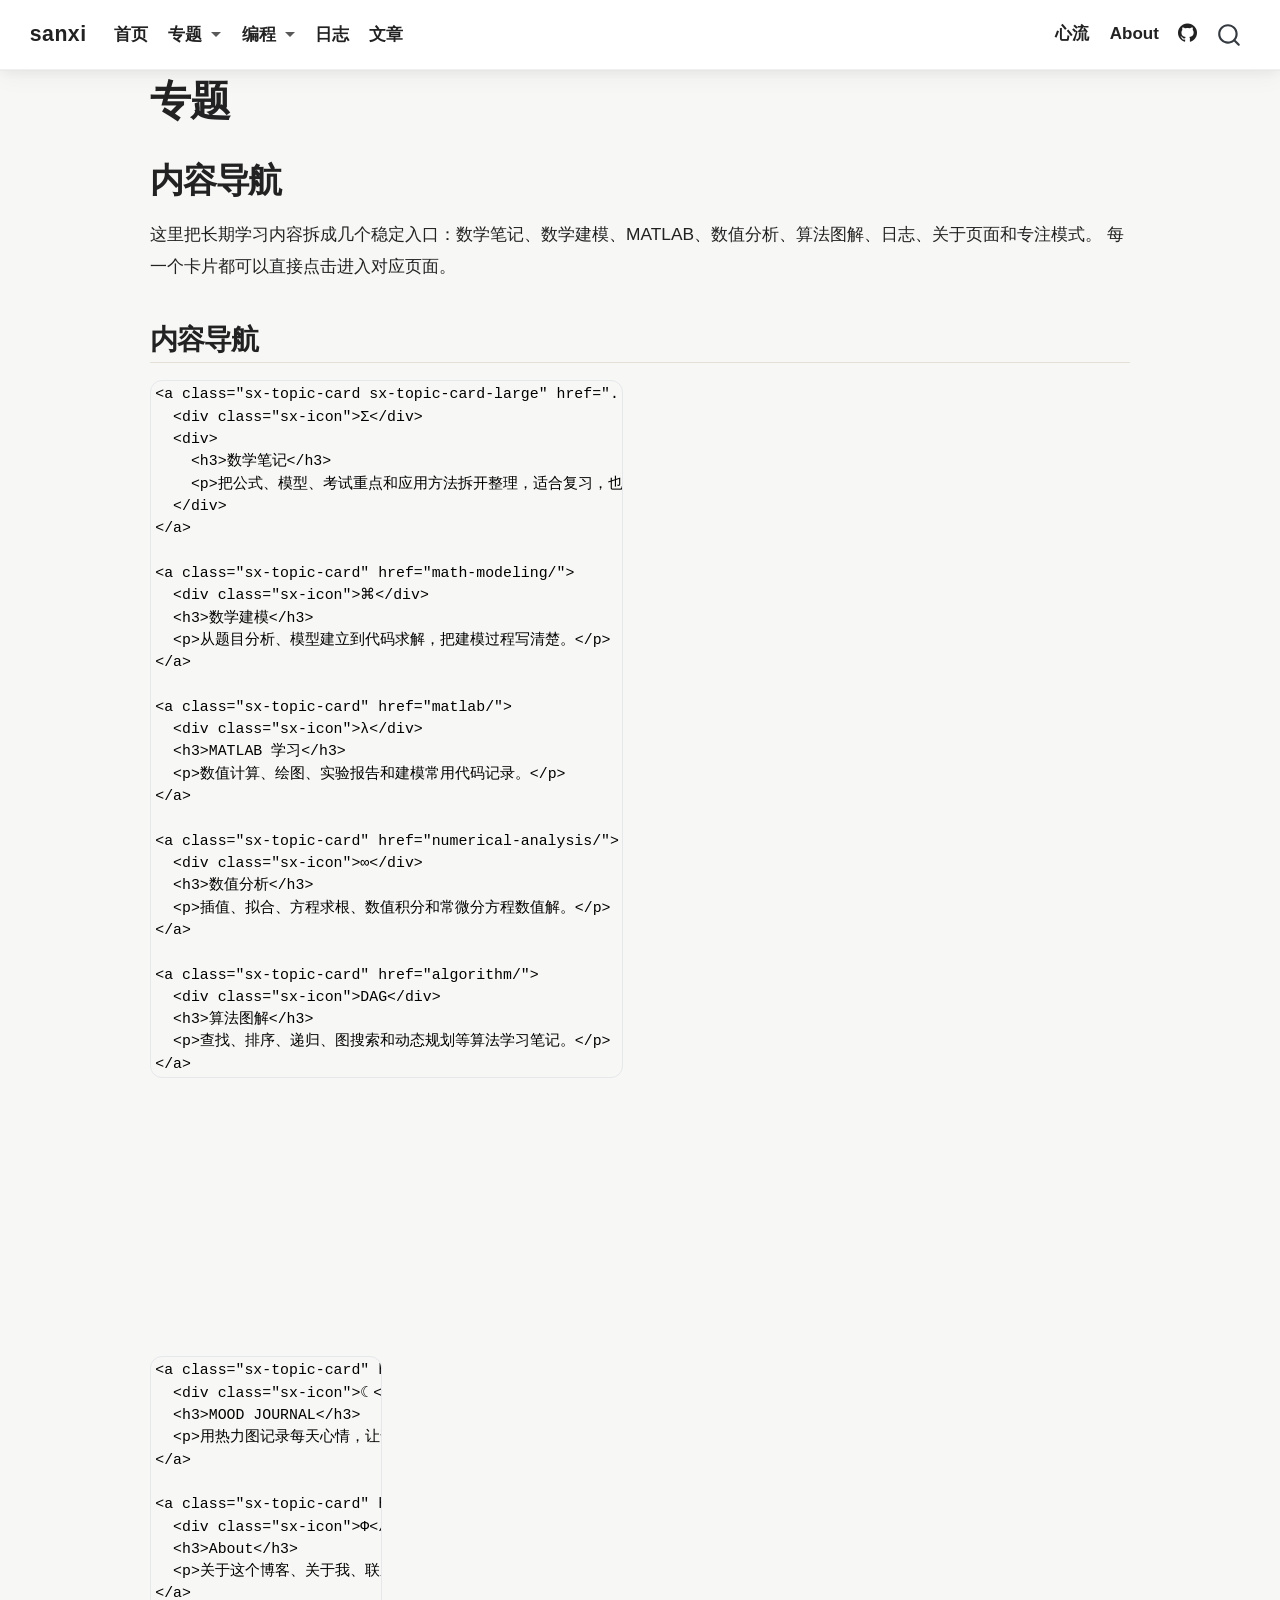
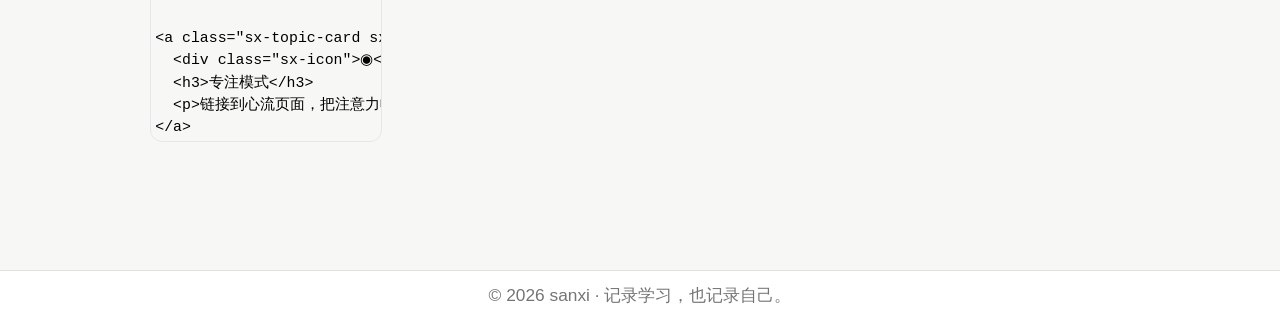
==== commit 241efe87: "Built site for gh-pages" ====
--- a/topics/index.html
+++ b/topics/index.html
@@ -1,5 +1,5 @@
 <!DOCTYPE html>
-<html xmlns="http://www.w3.org/1999/xhtml" lang="en" xml:lang="en"><head>
+<html xmlns="http://www.w3.org/1999/xhtml" lang="zh-Hans" xml:lang="zh-Hans"><head>
 
 <meta charset="utf-8">
 <meta name="generator" content="quarto-1.9.38">
@@ -57,17 +57,17 @@
   ],
   "show-item-context": false,
   "language": {
-    "search-no-results-text": "No results",
-    "search-matching-documents-text": "matching documents",
-    "search-copy-link-title": "Copy link to search",
-    "search-hide-matches-text": "Hide additional matches",
-    "search-more-match-text": "more match in this document",
-    "search-more-matches-text": "more matches in this document",
-    "search-clear-button-title": "Clear",
+    "search-no-results-text": "没有结果",
+    "search-matching-documents-text": "匹配的文档",
+    "search-copy-link-title": "复制搜索链接",
+    "search-hide-matches-text": "隐藏其它匹配结果",
+    "search-more-match-text": "更多匹配结果",
+    "search-more-matches-text": "更多匹配结果",
+    "search-clear-button-title": "清除",
     "search-text-placeholder": "",
-    "search-detached-cancel-button-title": "Cancel",
-    "search-submit-button-title": "Submit",
-    "search-label": "Search"
+    "search-detached-cancel-button-title": "取消",
+    "search-submit-button-title": "提交",
+    "search-label": "搜索"
   }
 }</script>
 <style>html{ scroll-behavior: smooth; }</style>
@@ -87,8 +87,8 @@
     <span class="navbar-title">sanxi</span>
     </a>
   </div>
-            <div id="quarto-search" class="" title="Search"></div>
-          <button class="navbar-toggler" type="button" data-bs-toggle="collapse" data-bs-target="#navbarCollapse" aria-controls="navbarCollapse" role="menu" aria-expanded="false" aria-label="Toggle navigation" onclick="if (window.quartoToggleHeadroom) { window.quartoToggleHeadroom(); }">
+            <div id="quarto-search" class="" title="搜索"></div>
+          <button class="navbar-toggler" type="button" data-bs-toggle="collapse" data-bs-target="#navbarCollapse" aria-controls="navbarCollapse" role="menu" aria-expanded="false" aria-label="展开或折叠导航栏" onclick="if (window.quartoToggleHeadroom) { window.quartoToggleHeadroom(); }">
   <span class="navbar-toggler-icon"></span>
 </button>
           <div class="collapse navbar-collapse" id="navbarCollapse">
@@ -107,31 +107,35 @@
  <span class="dropdown-text">专题首页</span></a>
   </li>  
         <li>
+    <a class="dropdown-item" href="../topics/math-modeling/index.html">
+ <span class="dropdown-text">数学建模</span></a>
+  </li>  
+        <li>
+    <a class="dropdown-item" href="../topics/numerical-analysis/index.html">
+ <span class="dropdown-text">数值分析</span></a>
+  </li>  
+        <li>
     <a class="dropdown-item" href="../topics/algorithm/index.html">
  <span class="dropdown-text">算法图解</span></a>
-  </li>  
-        <li>
-    <a class="dropdown-item" href="../topics/matlab/index.html">
- <span class="dropdown-text">MATLAB 学习</span></a>
   </li>  
     </ul>
   </li>
   <li class="nav-item dropdown ">
     <a class="nav-link dropdown-toggle" href="#" id="nav-menu--1" role="link" data-bs-toggle="dropdown" aria-expanded="false">
- <span class="menu-text">笔记</span>
+ <span class="menu-text">编程</span>
     </a>
     <ul class="dropdown-menu" aria-labelledby="nav-menu--1">    
         <li>
-    <a class="dropdown-item" href="../notes.html">
- <span class="dropdown-text">学习笔记总览</span></a>
+    <a class="dropdown-item" href="../topics/matlab/index.html">
+ <span class="dropdown-text">MATLAB</span></a>
   </li>  
         <li>
-    <a class="dropdown-item" href="../topics/algorithm/index.html">
- <span class="dropdown-text">算法笔记</span></a>
+    <a class="dropdown-item" href="../topics/python/index.html">
+ <span class="dropdown-text">Python</span></a>
   </li>  
         <li>
-    <a class="dropdown-item" href="../topics/matlab/index.html">
- <span class="dropdown-text">MATLAB 笔记</span></a>
+    <a class="dropdown-item" href="../topics/mathematical/index.html">
+ <span class="dropdown-text">Mathematical</span></a>
   </li>  
     </ul>
   </li>
@@ -139,17 +143,10 @@
     <a class="nav-link" href="../journal.html"> 
 <span class="menu-text">日志</span></a>
   </li>  
-  <li class="nav-item dropdown ">
-    <a class="nav-link dropdown-toggle" href="#" id="nav-menu--2" role="link" data-bs-toggle="dropdown" aria-expanded="false">
- <span class="menu-text">文章</span>
-    </a>
-    <ul class="dropdown-menu" aria-labelledby="nav-menu--2">    
-        <li>
-    <a class="dropdown-item" href="../posts/welcome/index.html">
- <span class="dropdown-text">欢迎文章</span></a>
-  </li>  
-    </ul>
-  </li>
+  <li class="nav-item">
+    <a class="nav-link" href="../posts/welcome/index.html"> 
+<span class="menu-text">文章</span></a>
+  </li>  
 </ul>
             <ul class="navbar-nav navbar-nav-scroll ms-auto">
   <li class="nav-item">
@@ -199,36 +196,67 @@
 </header>
 
 
-<div class="topic-home">
-<h1>
-专题
+<div class="sx-topics-page">
+<h1 class="sx-topics-title">
+内容导航
 </h1>
-<p class="topic-subtitle">
-这里用于整理长期学习专题，比如算法图解、MATLAB 学习、数值分析、数学建模等。
+<p class="sx-topics-subtitle">
+这里把长期学习内容拆成几个稳定入口：数学笔记、数学建模、MATLAB、数值分析、算法图解、日志、关于页面和专注模式。 每一个卡片都可以直接点击进入对应页面。
 </p>
-<div class="topic-card-grid">
-<a class="topic-card" href="algorithm/">
-<div class="topic-card-tag">
-ALGORITHM
+<h2 class="anchored">
+内容导航
+</h2>
+<div class="sx-feature-grid">
+<pre><code>&lt;a class="sx-topic-card sx-topic-card-large" href="../notes.html"&gt;
+  &lt;div class="sx-icon"&gt;Σ&lt;/div&gt;
+  &lt;div&gt;
+    &lt;h3&gt;数学笔记&lt;/h3&gt;
+    &lt;p&gt;把公式、模型、考试重点和应用方法拆开整理，适合复习，也适合长期积累。&lt;/p&gt;
+  &lt;/div&gt;
+&lt;/a&gt;
+
+&lt;a class="sx-topic-card" href="math-modeling/"&gt;
+  &lt;div class="sx-icon"&gt;⌘&lt;/div&gt;
+  &lt;h3&gt;数学建模&lt;/h3&gt;
+  &lt;p&gt;从题目分析、模型建立到代码求解，把建模过程写清楚。&lt;/p&gt;
+&lt;/a&gt;
+
+&lt;a class="sx-topic-card" href="matlab/"&gt;
+  &lt;div class="sx-icon"&gt;λ&lt;/div&gt;
+  &lt;h3&gt;MATLAB 学习&lt;/h3&gt;
+  &lt;p&gt;数值计算、绘图、实验报告和建模常用代码记录。&lt;/p&gt;
+&lt;/a&gt;
+
+&lt;a class="sx-topic-card" href="numerical-analysis/"&gt;
+  &lt;div class="sx-icon"&gt;∞&lt;/div&gt;
+  &lt;h3&gt;数值分析&lt;/h3&gt;
+  &lt;p&gt;插值、拟合、方程求根、数值积分和常微分方程数值解。&lt;/p&gt;
+&lt;/a&gt;
+
+&lt;a class="sx-topic-card" href="algorithm/"&gt;
+  &lt;div class="sx-icon"&gt;DAG&lt;/div&gt;
+  &lt;h3&gt;算法图解&lt;/h3&gt;
+  &lt;p&gt;查找、排序、递归、图搜索和动态规划等算法学习笔记。&lt;/p&gt;
+&lt;/a&gt;</code></pre>
 </div>
-<h2 class="anchored">
-算法图解
-</h2>
-<p>
-用图解、例子和代码笔记的方式，系统整理常见算法思想。
-</p>
-</a><p><a class="topic-card" href="algorithm/"><span>进入专题 →</span> </a></p>
-<a class="topic-card" href="matlab/">
-<div class="topic-card-tag">
-MATLAB
-</div>
-<h2 class="anchored">
-MATLAB 学习
-</h2>
-<p>
-整理 MATLAB 基础语法、绘图、数值计算、建模代码和实验报告常用模板。
-</p>
-</a><p><a class="topic-card" href="matlab/"><span>进入专题 →</span> </a></p>
+<div class="sx-lower-grid">
+<pre><code>&lt;a class="sx-topic-card" href="../journal.html"&gt;
+  &lt;div class="sx-icon"&gt;☾&lt;/div&gt;
+  &lt;h3&gt;MOOD JOURNAL&lt;/h3&gt;
+  &lt;p&gt;用热力图记录每天心情，让普通日子也留下痕迹。&lt;/p&gt;
+&lt;/a&gt;
+
+&lt;a class="sx-topic-card" href="../about.html"&gt;
+  &lt;div class="sx-icon"&gt;Φ&lt;/div&gt;
+  &lt;h3&gt;About&lt;/h3&gt;
+  &lt;p&gt;关于这个博客、关于我、联系方式和博客说明。&lt;/p&gt;
+&lt;/a&gt;
+
+&lt;a class="sx-topic-card sx-focus-card" href="../xinliu.html"&gt;
+  &lt;div class="sx-icon"&gt;◉&lt;/div&gt;
+  &lt;h3&gt;专注模式&lt;/h3&gt;
+  &lt;p&gt;链接到心流页面，把注意力收回来，安静地完成今天最重要的任务。&lt;/p&gt;
+&lt;/a&gt;</code></pre>
 </div>
 </div>
 
@@ -260,12 +288,12 @@
       // flash "checked"
       button.classList.add('code-copy-button-checked');
       var currentTitle = button.getAttribute("title");
-      button.setAttribute("title", "Copied!");
+      button.setAttribute("title", "已复制");
       let tooltip;
       if (window.bootstrap) {
         button.setAttribute("data-bs-toggle", "tooltip");
         button.setAttribute("data-bs-placement", "left");
-        button.setAttribute("data-bs-title", "Copied!");
+        button.setAttribute("data-bs-title", "已复制");
         tooltip = new bootstrap.Tooltip(button, 
           { trigger: "manual", 
             customClass: "code-copy-button-tooltip",
--- a/styles.css
+++ b/styles.css
@@ -5440,4 +5440,762 @@
 body.sx-xinliu-page .sx-focus-board {
   position: relative !important;
   top: -55px !important;   /* 数值越小，整体越往上 */
+}
+
+/* =========================================================
+   首页固定背景图：滚动时背景不动
+========================================================= */
+
+/* 只作用于首页 */
+body.sx-home-page {
+  background: transparent !important;
+}
+
+/* 固定背景层 */
+body.sx-home-page::before {
+  content: "";
+  position: fixed;
+  inset: 0;
+  z-index: -2;
+
+  background-image: url("assets/img/home-bg.jpg");
+  background-size: cover;
+  background-position: center center;
+  background-repeat: no-repeat;
+
+  /* 关键：背景固定，不跟随页面滚动 */
+  background-attachment: fixed;
+}
+
+
+/* 首页主体区域透明，让背景露出来 */
+body.sx-home-page main,
+body.sx-home-page .page-columns,
+body.sx-home-page .content,
+body.sx-home-page .quarto-container {
+  background: transparent !important;
+}
+
+/* 首页右侧目录区域稍微玻璃化 */
+body.sx-home-page .sidebar,
+body.sx-home-page .margin-sidebar,
+body.sx-home-page #TOC {
+  background: rgba(255, 255, 255, 0.62) !important;
+  backdrop-filter: blur(14px);
+  border-radius: 18px;
+}
+
+/* 首页卡片稍微透明一点，更融入背景 */
+body.sx-home-page .sx-card,
+body.sx-home-page .sx-hero-card,
+body.sx-home-page .sx-status-card,
+body.sx-home-page .card {
+  background: rgba(255, 255, 255, 0.72) !important;
+  backdrop-filter: blur(14px);
+}
+
+/* 顶部导航栏半透明 */
+body.sx-home-page .navbar {
+  background: rgba(255, 255, 255, 0.55) !important;
+  backdrop-filter: blur(18px);
+  box-shadow: 0 10px 30px rgba(15, 23, 42, 0.08);
+}
+/* =========================================================
+   Algorithm Notes Post
+   作用：
+   1. 文章左侧固定目录，不随正文滚动消失
+   2. 正文区域加宽，接近你截图里的整屏阅读效果
+   3. 代码块默认折叠，输出结果直接显示在代码下面
+   4. 只影响 .algo-post-shell 这一篇文章，不破坏首页
+   ========================================================= */
+
+html {
+  scroll-behavior: smooth;
+  scroll-padding-top: 5.8rem;
+}
+
+/* 文章标题区宽度优化 */
+body:has(.algo-post-shell) .quarto-title-block,
+body:has(.algo-post-shell) header#title-block-header {
+  max-width: 1380px;
+  margin-left: auto;
+  margin-right: auto;
+  padding-left: 2.4rem;
+  padding-right: 2.4rem;
+}
+
+body:has(.algo-post-shell) .quarto-title h1.title {
+  font-size: clamp(2.2rem, 4vw, 3.4rem);
+  font-weight: 950;
+  letter-spacing: -0.05em;
+  color: #111827;
+}
+
+body:has(.algo-post-shell) .quarto-title .subtitle {
+  color: #4b5563;
+  font-size: 1.08rem;
+}
+
+/* 整体两栏布局 */
+.algo-post-shell {
+  width: min(100%, 1720px);
+  margin: 0 auto;
+  padding: 1.2rem 2.4rem 5rem 2.4rem;
+  display: grid;
+  grid-template-columns: 300px minmax(0, 1fr);
+  gap: 2.2rem;
+  align-items: start;
+}
+
+/* 左侧目录 */
+.algo-post-toc {
+  position: sticky;
+  top: 5.4rem;
+  height: calc(100vh - 6rem);
+  overflow-y: auto;
+  overflow-x: hidden;
+  padding: 0.4rem 1rem 2rem 0;
+  border-right: 1px solid #e5e7eb;
+}
+
+.algo-toc-card {
+  background: rgba(255, 255, 255, 0.92);
+  border-radius: 18px;
+  padding: 1.1rem 0.9rem;
+}
+
+.algo-toc-brand {
+  display: flex;
+  align-items: center;
+  gap: 0.8rem;
+  margin-bottom: 1.4rem;
+}
+
+.algo-toc-logo {
+  width: 38px;
+  height: 38px;
+  border-radius: 14px;
+  display: grid;
+  place-items: center;
+  background: #e8f7ef;
+  color: #2f9b6c;
+  font-weight: 900;
+  font-size: 1.05rem;
+}
+
+.algo-toc-title {
+  font-weight: 900;
+  color: #111827;
+  line-height: 1.25;
+}
+
+.algo-toc-subtitle {
+  margin-top: 0.15rem;
+  font-size: 0.86rem;
+  color: #8b949e;
+}
+
+.algo-toc-section-title {
+  margin: 1.1rem 0 0.45rem 0;
+  font-size: 0.82rem;
+  font-weight: 900;
+  color: #111827;
+}
+
+.algo-toc-card a {
+  display: block;
+  padding: 0.42rem 0.65rem;
+  margin: 0.12rem 0;
+  border-radius: 10px;
+  color: #4b5563;
+  text-decoration: none;
+  font-size: 0.94rem;
+  line-height: 1.35;
+}
+
+.algo-toc-card a:hover {
+  background: #e8f7ef;
+  color: #15915f;
+  text-decoration: none;
+}
+
+.algo-toc-card a.algo-toc-main {
+  color: #15915f;
+  background: #e8f7ef;
+  font-weight: 850;
+}
+
+/* 正文主体 */
+.algo-post-main {
+  min-width: 0;
+  max-width: 1180px;
+  margin: 0 auto;
+  font-size: 1.04rem;
+  line-height: 1.9;
+  color: #1f2937;
+}
+
+.algo-post-main h1,
+.algo-post-main h2,
+.algo-post-main h3 {
+  color: #111827;
+  font-weight: 950;
+  letter-spacing: -0.035em;
+}
+
+.algo-post-main h1 {
+  font-size: clamp(2rem, 3vw, 2.8rem);
+  margin-top: 0.4rem;
+  margin-bottom: 1.1rem;
+}
+
+.algo-post-main h2 {
+  font-size: clamp(1.55rem, 2.3vw, 2.1rem);
+  margin-top: 2.5rem;
+  padding-top: 0.6rem;
+  border-top: 1px solid #eef2f7;
+}
+
+.algo-post-main h3 {
+  font-size: 1.25rem;
+  margin-top: 1.8rem;
+}
+
+.algo-post-main p {
+  margin-bottom: 1rem;
+}
+
+/* 文章说明卡片 */
+.algo-note-card {
+  margin: 1.2rem 0 1.5rem 0;
+  padding: 1.1rem 1.25rem;
+  border: 1px solid #e5e7eb;
+  border-radius: 18px;
+  background: linear-gradient(180deg, #ffffff 0%, #f8fafc 100%);
+  box-shadow: 0 12px 32px rgba(15, 23, 42, 0.04);
+}
+
+.algo-note-card strong {
+  color: #111827;
+}
+
+/* 小标签 */
+.algo-tag-row {
+  display: flex;
+  flex-wrap: wrap;
+  gap: 0.55rem;
+  margin: 1.2rem 0 1.5rem 0;
+}
+
+.algo-tag {
+  display: inline-flex;
+  align-items: center;
+  border-radius: 999px;
+  padding: 0.32rem 0.72rem;
+  background: #f1f5f9;
+  color: #334155;
+  font-size: 0.86rem;
+  font-weight: 750;
+}
+
+/* 代码块与输出结果 */
+body:has(.algo-post-shell) div.cell {
+  margin: 1.2rem 0 1.5rem 0;
+}
+
+body:has(.algo-post-shell) details.code-fold {
+  border: 1px solid #e5e7eb;
+  border-radius: 14px;
+  background: #ffffff;
+  overflow: hidden;
+}
+
+body:has(.algo-post-shell) details.code-fold > summary {
+  padding: 0.72rem 1rem;
+  cursor: pointer;
+  font-weight: 850;
+  color: #374151;
+  background: #f8fafc;
+  border-bottom: 1px solid #e5e7eb;
+}
+
+body:has(.algo-post-shell) details.code-fold[open] > summary {
+  background: #f1f5f9;
+}
+
+body:has(.algo-post-shell) div.sourceCode {
+  margin: 0;
+}
+
+body:has(.algo-post-shell) pre.sourceCode {
+  border-radius: 0;
+  border: none;
+  margin: 0;
+  padding: 1rem 1.1rem;
+  font-size: 0.94rem;
+  line-height: 1.7;
+}
+
+body:has(.algo-post-shell) .cell-output,
+body:has(.algo-post-shell) .cell-output-stdout,
+body:has(.algo-post-shell) .cell-output-display {
+  margin-top: 0.7rem;
+}
+
+body:has(.algo-post-shell) .cell-output pre {
+  padding: 1rem 1.1rem;
+  border-radius: 14px;
+  border: 1px solid #dbeafe;
+  background: #f8fbff;
+  color: #1f2937;
+  font-size: 0.95rem;
+  line-height: 1.75;
+}
+
+/* 表格 */
+.algo-post-main table {
+  width: 100%;
+  border-collapse: collapse;
+  margin: 1.2rem 0;
+  font-size: 0.96rem;
+}
+
+.algo-post-main table th,
+.algo-post-main table td {
+  border: 1px solid #e5e7eb;
+  padding: 0.65rem 0.8rem;
+}
+
+.algo-post-main table th {
+  background: #f8fafc;
+  font-weight: 900;
+}
+
+/* 结尾卡片 */
+.algo-end-card {
+  margin-top: 2rem;
+  padding: 1.25rem 1.35rem;
+  border-radius: 20px;
+  background: #111827;
+  color: #f9fafb;
+}
+
+.algo-end-card p {
+  margin-bottom: 0;
+  color: #f9fafb;
+}
+
+/* 小屏幕适配 */
+@media (max-width: 1100px) {
+  .algo-post-shell {
+    grid-template-columns: 1fr;
+    padding: 1rem 1.1rem 4rem 1.1rem;
+  }
+
+  .algo-post-toc {
+    position: static;
+    height: auto;
+    border-right: none;
+    border-bottom: 1px solid #e5e7eb;
+    padding: 0 0 1rem 0;
+  }
+
+  .algo-toc-card {
+    padding: 1rem;
+  }
+
+  .algo-post-main {
+    max-width: 100%;
+  }
+
+  body:has(.algo-post-shell) .quarto-title-block,
+  body:has(.algo-post-shell) header#title-block-header {
+    padding-left: 1.1rem;
+    padding-right: 1.1rem;
+  }
+}
+/* =========================================================
+   首页整理补丁 2026-07-03
+   注意：
+   1. 只追加在 styles.css 最底部
+   2. 不删除原来的 5000 多行代码
+   3. 只针对首页 .sx-home 页面生效
+   ========================================================= */
+
+/* 首页隐藏右侧 Quarto 目录，防止出现多余目录 */
+body:has(.sx-home) #quarto-margin-sidebar,
+body:has(.sx-home) nav#TOC,
+body:has(.sx-home) .margin-sidebar {
+  display: none !important;
+}
+
+/* 首页正文全宽 */
+body:has(.sx-home) main.content {
+  max-width: none !important;
+  width: 100% !important;
+  padding-left: 0 !important;
+  padding-right: 0 !important;
+}
+
+body:has(.sx-home) .page-columns {
+  display: block !important;
+}
+
+/* 首页标题统一白色 */
+body:has(.sx-home) .sx-home h1,
+body:has(.sx-home) .sx-home h2,
+body:has(.sx-home) .sx-home-title,
+body:has(.sx-home) .sx-section-title {
+  color: #ffffff !important;
+  text-shadow: 0 4px 18px rgba(15, 23, 42, 0.35);
+}
+
+/* 首页整体宽度 */
+.sx-home {
+  width: min(100%, 1280px);
+  margin: 0 auto;
+  padding-left: 3.2rem;
+  padding-right: 3.2rem;
+}
+
+/* 互动小部件三栏 */
+.sx-widget-row {
+  display: grid;
+  grid-template-columns: repeat(3, minmax(0, 1fr));
+  gap: 1.7rem;
+  align-items: start;
+}
+
+/* 今日一句：高度随内容自动变化 */
+.sx-quote-card {
+  height: auto !important;
+  min-height: 0 !important;
+}
+
+.sx-quote-card p,
+#sx-daily-quote {
+  word-break: break-word;
+  overflow-wrap: anywhere;
+}
+
+/* 学习进度条 */
+.sx-progress-item {
+  margin: 1.05rem 0;
+}
+
+.sx-progress-head {
+  display: flex;
+  justify-content: space-between;
+  align-items: baseline;
+  color: #4b5563;
+  font-size: 1.02rem;
+  margin-bottom: 0.4rem;
+}
+
+.sx-progress-head strong {
+  color: #111827;
+}
+
+.sx-progress-track {
+  height: 10px;
+  border-radius: 999px;
+  background: rgba(229, 231, 235, 0.85);
+  overflow: hidden;
+}
+
+.sx-progress-bar {
+  height: 100%;
+  border-radius: 999px;
+  background: linear-gradient(90deg, #60a5fa, #2563eb);
+}
+
+/* 删除/隐藏可调试小部件相关区域 */
+.sx-debug-widget,
+.sx-debug-card,
+.sx-test-widget,
+.sx-dev-widget,
+.sx-diagnostic-widget,
+.sx-widget-debug,
+.sx-debug-section {
+  display: none !important;
+}
+
+/* 内容导航：附件3样式 */
+.sx-feature-grid {
+  display: grid;
+  grid-template-columns: 1.35fr 0.65fr 0.65fr;
+  grid-template-rows: repeat(2, minmax(210px, auto));
+  gap: 1.5rem;
+}
+
+.sx-lower-grid {
+  display: grid;
+  grid-template-columns: 0.7fr 0.7fr 1.4fr;
+  gap: 1.5rem;
+  margin-top: 1.5rem;
+}
+
+.sx-topic-card {
+  display: block;
+  padding: 2rem;
+  min-height: 210px;
+  border: 1px solid #e5e7eb;
+  border-radius: 24px;
+  background: rgba(255, 255, 255, 0.92);
+  color: #111827;
+  text-decoration: none;
+  box-shadow: 0 20px 54px rgba(15, 23, 42, 0.08);
+  transition: transform 0.18s ease, box-shadow 0.18s ease, background 0.18s ease;
+}
+
+.sx-topic-card:hover {
+  transform: translateY(-5px);
+  box-shadow: 0 26px 70px rgba(15, 23, 42, 0.14);
+  background: rgba(255, 255, 255, 0.98);
+  color: #111827;
+  text-decoration: none;
+}
+
+.sx-topic-card-large {
+  grid-row: span 2;
+  min-height: 450px;
+  display: flex;
+  flex-direction: column;
+  justify-content: space-between;
+}
+
+.sx-focus-card {
+  min-height: 260px;
+}
+
+.sx-topic-card h3 {
+  color: #111827;
+  font-size: clamp(1.45rem, 2.4vw, 2rem);
+  font-weight: 950;
+  letter-spacing: -0.04em;
+  margin: 0.7rem 0 0.55rem 0;
+}
+
+.sx-topic-card p {
+  color: #4b5563;
+  font-size: 1.05rem;
+  line-height: 1.85;
+  margin-bottom: 0;
+}
+
+.sx-topic-card-large h3 {
+  font-size: clamp(2rem, 3.3vw, 2.8rem);
+}
+
+.sx-icon {
+  width: 64px;
+  height: 64px;
+  border-radius: 18px;
+  border: 1px solid #e5e7eb;
+  background: #f8fafc;
+  display: grid;
+  place-items: center;
+  color: #111827;
+  font-size: 1.35rem;
+  font-weight: 950;
+  margin-bottom: 0.8rem;
+}
+
+/* 标签云：只显示文字，不作为链接 */
+.sx-tag-cloud {
+  display: flex;
+  flex-wrap: wrap;
+  gap: 0.75rem;
+}
+
+.sx-tag-cloud a {
+  pointer-events: none !important;
+  cursor: default !important;
+  text-decoration: none !important;
+}
+
+.sx-tag-cloud span,
+.sx-tag-cloud a {
+  display: inline-flex;
+  align-items: center;
+  padding: 0.52rem 0.9rem;
+  border-radius: 999px;
+  background: rgba(255, 255, 255, 0.86);
+  border: 1px solid rgba(255, 255, 255, 0.7);
+  color: #111827 !important;
+  font-weight: 850;
+  box-shadow: 0 12px 30px rgba(15, 23, 42, 0.1);
+}
+
+/* 小屏幕适配 */
+@media (max-width: 1100px) {
+  .sx-home {
+    padding-left: 1.2rem;
+    padding-right: 1.2rem;
+  }
+
+  .sx-widget-row,
+  .sx-feature-grid,
+  .sx-lower-grid {
+    grid-template-columns: 1fr;
+  }
+
+  .sx-topic-card-large {
+    grid-row: auto;
+    min-height: 260px;
+  }
+}
+/* =========================================================
+   首页局部修复补丁
+   只改 index.qmd，不动 styles.css
+========================================================= */
+
+/* 修改问题 3：修复左上角标题错位
+   让 sanxi 的学习与生活笔记 和副标题像之前一样居中显示 */
+body.sx-home-page .sx-home-main-title {
+  display: block !important;
+  max-width: 980px !important;
+  margin: 0 auto 0.65rem auto !important;
+  text-align: center !important;
+  color: #ffffff !important;
+  text-shadow: 0 4px 18px rgba(0, 0, 0, 0.48) !important;
+}
+
+body.sx-home-page .sx-home-subtitle {
+  display: block !important;
+  max-width: 780px !important;
+  margin: 0 auto 2.3rem auto !important;
+  text-align: center !important;
+  color: rgba(255, 255, 255, 0.96) !important;
+  text-shadow: 0 3px 14px rgba(0, 0, 0, 0.38) !important;
+}
+
+/* 修改问题 4：第一张大卡片里的大标题改成黑色
+   避免被首页 h2 白色样式影响 */
+body.sx-home-page .sx-intro-card h2 {
+  color: #111111 !important;
+  text-shadow: none !important;
+}
+
+/* 修改问题 5：今日一句卡片高度随内容自动变化 */
+body.sx-home-page .sx-daily-card,
+body.sx-home-page .sx-mini-card.sx-daily-card {
+  height: auto !important;
+  min-height: 220px !important;
+}
+
+body.sx-home-page .sx-daily-line {
+  word-break: break-word !important;
+  overflow-wrap: anywhere !important;
+}
+
+/* 修改问题 6：修复学习进度条文字被当成代码显示的问题
+   使用 div 文本结构，不再使用容易显示出来的 span/strong 组合 */
+body.sx-home-page .sx-progress-row {
+  display: flex !important;
+  justify-content: space-between !important;
+  align-items: baseline !important;
+  gap: 12px !important;
+  color: #555555 !important;
+  font-size: 0.94rem !important;
+  margin-bottom: 0.35rem !important;
+}
+
+body.sx-home-page .sx-progress-name {
+  color: #555555 !important;
+  font-weight: 650 !important;
+}
+
+body.sx-home-page .sx-progress-percent {
+  color: #111111 !important;
+  font-weight: 850 !important;
+}
+
+/* 修改问题 7：首页右侧固定目录
+   这个目录不会随着正文滚动消失 */
+.sx-home-fixed-toc {
+  position: fixed !important;
+  top: 6.4rem !important;
+  right: 1.35rem !important;
+  width: 210px !important;
+  max-height: calc(100vh - 7.2rem) !important;
+  overflow-y: auto !important;
+  z-index: 70 !important;
+
+  padding: 0.95rem 1rem !important;
+  border-radius: 18px !important;
+  background: rgba(255, 255, 255, 0.88) !important;
+  backdrop-filter: blur(12px) !important;
+  -webkit-backdrop-filter: blur(12px) !important;
+  box-shadow: 0 18px 45px rgba(15, 23, 42, 0.16) !important;
+}
+
+.sx-home-fixed-toc-title {
+  font-size: 0.95rem !important;
+  font-weight: 900 !important;
+  color: #111111 !important;
+  margin-bottom: 0.55rem !important;
+}
+
+.sx-home-fixed-toc a {
+  display: block !important;
+  padding: 0.25rem 0 !important;
+  color: #374151 !important;
+  text-decoration: none !important;
+  font-size: 0.92rem !important;
+  line-height: 1.45 !important;
+}
+
+.sx-home-fixed-toc a:hover {
+  color: #2563eb !important;
+  text-decoration: none !important;
+}
+
+/* 修改问题 8：缩小文章列表卡片
+   去掉过大的缩略图，让文章卡片和上面的卡片大小更协调 */
+body.sx-home-page .quarto-listing {
+  margin-top: 1rem !important;
+}
+
+body.sx-home-page .quarto-listing .quarto-post {
+  min-height: 0 !important;
+  padding: 1.15rem 1.25rem !important;
+  border-radius: 18px !important;
+  background: rgba(255, 255, 255, 0.88) !important;
+  box-shadow: 0 18px 45px rgba(15, 23, 42, 0.16) !important;
+  backdrop-filter: blur(12px) !important;
+}
+
+body.sx-home-page .quarto-listing .quarto-post .thumbnail,
+body.sx-home-page .quarto-listing .quarto-post .listing-image,
+body.sx-home-page .quarto-listing .quarto-post img.thumbnail-image {
+  display: none !important;
+}
+
+body.sx-home-page .quarto-listing .quarto-post .body {
+  margin-left: 0 !important;
+}
+
+body.sx-home-page .quarto-listing .quarto-post .listing-title {
+  font-size: 1.25rem !important;
+  font-weight: 900 !important;
+}
+
+body.sx-home-page .quarto-listing .quarto-post .listing-description {
+  font-size: 0.98rem !important;
+  line-height: 1.7 !important;
+}
+
+/* 修改问题 9：隐藏 Quarto 自动分类栏，只保留我们手写目录 */
+body.sx-home-page .quarto-listing-category,
+body.sx-home-page #quarto-margin-sidebar,
+body.sx-home-page nav#TOC {
+  display: none !important;
+}
+
+/* 小屏幕隐藏右侧固定目录 */
+@media (max-width: 1180px) {
+  .sx-home-fixed-toc {
+    display: none !important;
+  }
 }
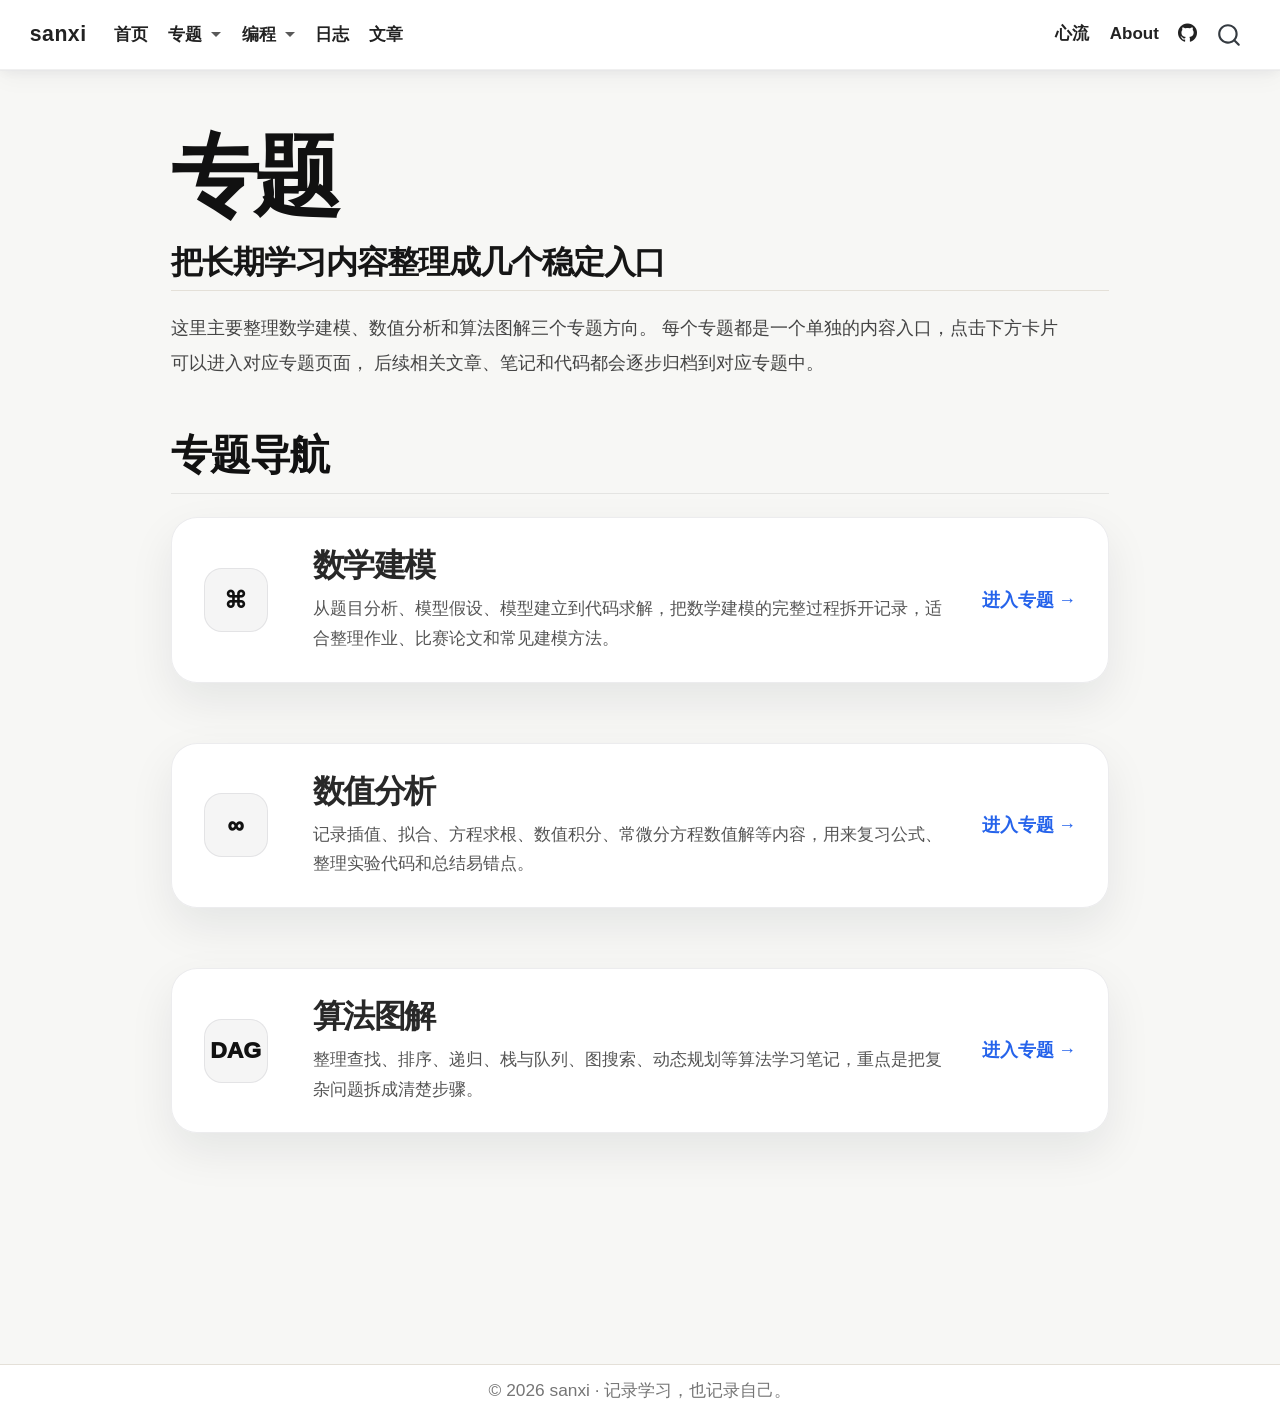
==== commit 62faffc5: "Built site for gh-pages" ====
--- a/topics/index.html
+++ b/topics/index.html
@@ -196,67 +196,251 @@
 </header>
 
 
-<div class="sx-topics-page">
-<h1 class="sx-topics-title">
-内容导航
+<style>
+/* =========================================================
+   专题首页 topics/index.qmd
+   说明：
+   1. 隐藏 Quarto 默认标题块，避免页面出现两个“专题”
+   2. 页面结构：顶部介绍 + 三个横向专题大卡片
+   3. 每个专题卡片占一整行，整个卡片可点击
+   4. 不使用 ```html 或 ```{=html}，避免 HTML 被当作代码显示
+========================================================= */
+
+/* 隐藏 Quarto 自动生成的标题块 */
+.quarto-title-block,
+.quarto-title,
+#title-block-header {
+  display: none !important;
+}
+
+/* 页面整体容器 */
+.topic-page {
+  max-width: 1060px;
+  margin: 0 auto;
+  padding: 3.2rem 1.25rem 4.8rem;
+}
+
+/* 顶部介绍区域 */
+.topic-hero {
+  margin-bottom: 3rem;
+}
+
+.topic-hero-title {
+  font-size: clamp(3rem, 7vw, 5.2rem);
+  line-height: 1.02;
+  font-weight: 950;
+  letter-spacing: -0.075em;
+  margin: 0 0 1.1rem 0;
+  color: #111111;
+}
+
+.topic-hero-subtitle {
+  font-size: clamp(1.3rem, 2.5vw, 1.9rem);
+  line-height: 1.35;
+  font-weight: 900;
+  margin: 0 0 1.15rem 0;
+  color: #161616;
+}
+
+.topic-hero-text {
+  font-size: 1.05rem;
+  line-height: 1.95;
+  color: #444444;
+  max-width: 900px;
+  margin: 0;
+}
+
+/* 专题导航标题 */
+.topic-section-title {
+  font-size: clamp(1.8rem, 3.2vw, 2.5rem);
+  line-height: 1.2;
+  font-weight: 950;
+  letter-spacing: -0.045em;
+  margin: 0 0 1.35rem 0;
+  padding-bottom: 0.75rem;
+  border-bottom: 1px solid rgba(0, 0, 0, 0.08);
+  color: #111111;
+}
+
+/* 三个专题卡片外层 */
+.topic-list {
+  display: grid;
+  grid-template-columns: 1fr;
+  gap: 1.25rem;
+}
+
+/* 每个专题大卡片 */
+.topic-card {
+  display: grid;
+  grid-template-columns: 86px minmax(0, 1fr) auto;
+  gap: 1.35rem;
+  align-items: center;
+
+  min-height: 158px;
+  padding: 1.65rem 1.85rem;
+  border-radius: 26px;
+
+  background: rgba(255, 255, 255, 0.94);
+  border: 1px solid rgba(15, 23, 42, 0.08);
+  box-shadow: 0 18px 45px rgba(15, 23, 42, 0.08);
+
+  text-decoration: none !important;
+  color: #111111 !important;
+
+  transition:
+    transform 0.18s ease,
+    box-shadow 0.18s ease,
+    border-color 0.18s ease,
+    background 0.18s ease;
+}
+
+.topic-card:hover {
+  transform: translateY(-4px);
+  box-shadow: 0 24px 58px rgba(15, 23, 42, 0.14);
+  border-color: rgba(15, 23, 42, 0.16);
+  background: rgba(255, 255, 255, 0.99);
+  text-decoration: none !important;
+  color: #111111 !important;
+}
+
+/* 左侧图标 */
+.topic-icon {
+  width: 64px;
+  height: 64px;
+  border-radius: 18px;
+
+  display: grid;
+  place-items: center;
+
+  background: #f5f5f5;
+  border: 1px solid rgba(15, 23, 42, 0.08);
+
+  font-size: 1.35rem;
+  font-weight: 950;
+  color: #111111;
+}
+
+/* 中间文字区 */
+.topic-text {
+  display: block;
+  margin: 0;
+  padding: 0;
+  border: none;
+  background: transparent;
+}
+
+/* 专题标题 */
+.topic-text h3 {
+  font-size: clamp(1.55rem, 2.5vw, 2.2rem);
+  line-height: 1.18;
+  font-weight: 950;
+  letter-spacing: -0.045em;
+  margin: 0 0 0.55rem 0;
+  color: #111111;
+}
+
+/* 专题说明 */
+.topic-text p {
+  font-size: 1rem;
+  line-height: 1.75;
+  color: #555555;
+  margin: 0;
+}
+
+/* 右侧进入提示 */
+.topic-arrow {
+  font-size: 1.05rem;
+  font-weight: 850;
+  color: #2563eb;
+  white-space: nowrap;
+}
+
+/* 手机端适配 */
+@media (max-width: 768px) {
+  .topic-page {
+    padding: 2.3rem 1rem 3.6rem;
+  }
+
+  .topic-card {
+    grid-template-columns: 1fr;
+    gap: 0.9rem;
+    min-height: auto;
+    padding: 1.45rem;
+  }
+
+  .topic-arrow {
+    margin-top: 0.25rem;
+  }
+}
+/* 防止残留空卡片显示成白框 */
+.topic-card:empty {
+  display: none !important;
+}
+</style>
+<div class="topic-page">
+<section class="topic-hero">
+<h1 class="topic-hero-title">
+专题
 </h1>
-<p class="sx-topics-subtitle">
-这里把长期学习内容拆成几个稳定入口：数学笔记、数学建模、MATLAB、数值分析、算法图解、日志、关于页面和专注模式。 每一个卡片都可以直接点击进入对应页面。
+<h2 class="topic-hero-subtitle anchored">
+把长期学习内容整理成几个稳定入口
+</h2>
+<p class="topic-hero-text">
+这里主要整理数学建模、数值分析和算法图解三个专题方向。 每个专题都是一个单独的内容入口，点击下方卡片可以进入对应专题页面， 后续相关文章、笔记和代码都会逐步归档到对应专题中。
 </p>
-<h2 class="anchored">
-内容导航
+</section>
+<h2 class="topic-section-title anchored">
+专题导航
 </h2>
-<div class="sx-feature-grid">
-<pre><code>&lt;a class="sx-topic-card sx-topic-card-large" href="../notes.html"&gt;
-  &lt;div class="sx-icon"&gt;Σ&lt;/div&gt;
-  &lt;div&gt;
-    &lt;h3&gt;数学笔记&lt;/h3&gt;
-    &lt;p&gt;把公式、模型、考试重点和应用方法拆开整理，适合复习，也适合长期积累。&lt;/p&gt;
-  &lt;/div&gt;
-&lt;/a&gt;
-
-&lt;a class="sx-topic-card" href="math-modeling/"&gt;
-  &lt;div class="sx-icon"&gt;⌘&lt;/div&gt;
-  &lt;h3&gt;数学建模&lt;/h3&gt;
-  &lt;p&gt;从题目分析、模型建立到代码求解，把建模过程写清楚。&lt;/p&gt;
-&lt;/a&gt;
-
-&lt;a class="sx-topic-card" href="matlab/"&gt;
-  &lt;div class="sx-icon"&gt;λ&lt;/div&gt;
-  &lt;h3&gt;MATLAB 学习&lt;/h3&gt;
-  &lt;p&gt;数值计算、绘图、实验报告和建模常用代码记录。&lt;/p&gt;
-&lt;/a&gt;
-
-&lt;a class="sx-topic-card" href="numerical-analysis/"&gt;
-  &lt;div class="sx-icon"&gt;∞&lt;/div&gt;
-  &lt;h3&gt;数值分析&lt;/h3&gt;
-  &lt;p&gt;插值、拟合、方程求根、数值积分和常微分方程数值解。&lt;/p&gt;
-&lt;/a&gt;
-
-&lt;a class="sx-topic-card" href="algorithm/"&gt;
-  &lt;div class="sx-icon"&gt;DAG&lt;/div&gt;
-  &lt;h3&gt;算法图解&lt;/h3&gt;
-  &lt;p&gt;查找、排序、递归、图搜索和动态规划等算法学习笔记。&lt;/p&gt;
-&lt;/a&gt;</code></pre>
-</div>
-<div class="sx-lower-grid">
-<pre><code>&lt;a class="sx-topic-card" href="../journal.html"&gt;
-  &lt;div class="sx-icon"&gt;☾&lt;/div&gt;
-  &lt;h3&gt;MOOD JOURNAL&lt;/h3&gt;
-  &lt;p&gt;用热力图记录每天心情，让普通日子也留下痕迹。&lt;/p&gt;
-&lt;/a&gt;
-
-&lt;a class="sx-topic-card" href="../about.html"&gt;
-  &lt;div class="sx-icon"&gt;Φ&lt;/div&gt;
-  &lt;h3&gt;About&lt;/h3&gt;
-  &lt;p&gt;关于这个博客、关于我、联系方式和博客说明。&lt;/p&gt;
-&lt;/a&gt;
-
-&lt;a class="sx-topic-card sx-focus-card" href="../xinliu.html"&gt;
-  &lt;div class="sx-icon"&gt;◉&lt;/div&gt;
-  &lt;h3&gt;专注模式&lt;/h3&gt;
-  &lt;p&gt;链接到心流页面，把注意力收回来，安静地完成今天最重要的任务。&lt;/p&gt;
-&lt;/a&gt;</code></pre>
+<div class="topic-list">
+<a class="topic-card" href="math-modeling/">
+<div class="topic-icon">
+⌘
+</div>
+<div class="topic-text">
+<h3 class="anchored">
+数学建模
+</h3>
+<p>
+从题目分析、模型假设、模型建立到代码求解，把数学建模的完整过程拆开记录，适合整理作业、比赛论文和常见建模方法。
+</p>
+</div>
+<div class="topic-arrow">
+进入专题 →
+</div>
+</a><p><a class="topic-card" href="math-modeling/"></a></p>
+<a class="topic-card" href="numerical-analysis/">
+<div class="topic-icon">
+∞
+</div>
+<div class="topic-text">
+<h3 class="anchored">
+数值分析
+</h3>
+<p>
+记录插值、拟合、方程求根、数值积分、常微分方程数值解等内容，用来复习公式、整理实验代码和总结易错点。
+</p>
+</div>
+<div class="topic-arrow">
+进入专题 →
+</div>
+</a><p><a class="topic-card" href="numerical-analysis/"></a></p>
+<a class="topic-card" href="algorithm/">
+<div class="topic-icon">
+DAG
+</div>
+<div class="topic-text">
+<h3 class="anchored">
+算法图解
+</h3>
+<p>
+整理查找、排序、递归、栈与队列、图搜索、动态规划等算法学习笔记，重点是把复杂问题拆成清楚步骤。
+</p>
+</div>
+<div class="topic-arrow">
+进入专题 →
+</div>
+</a><p><a class="topic-card" href="algorithm/"></a></p>
 </div>
 </div>
 
